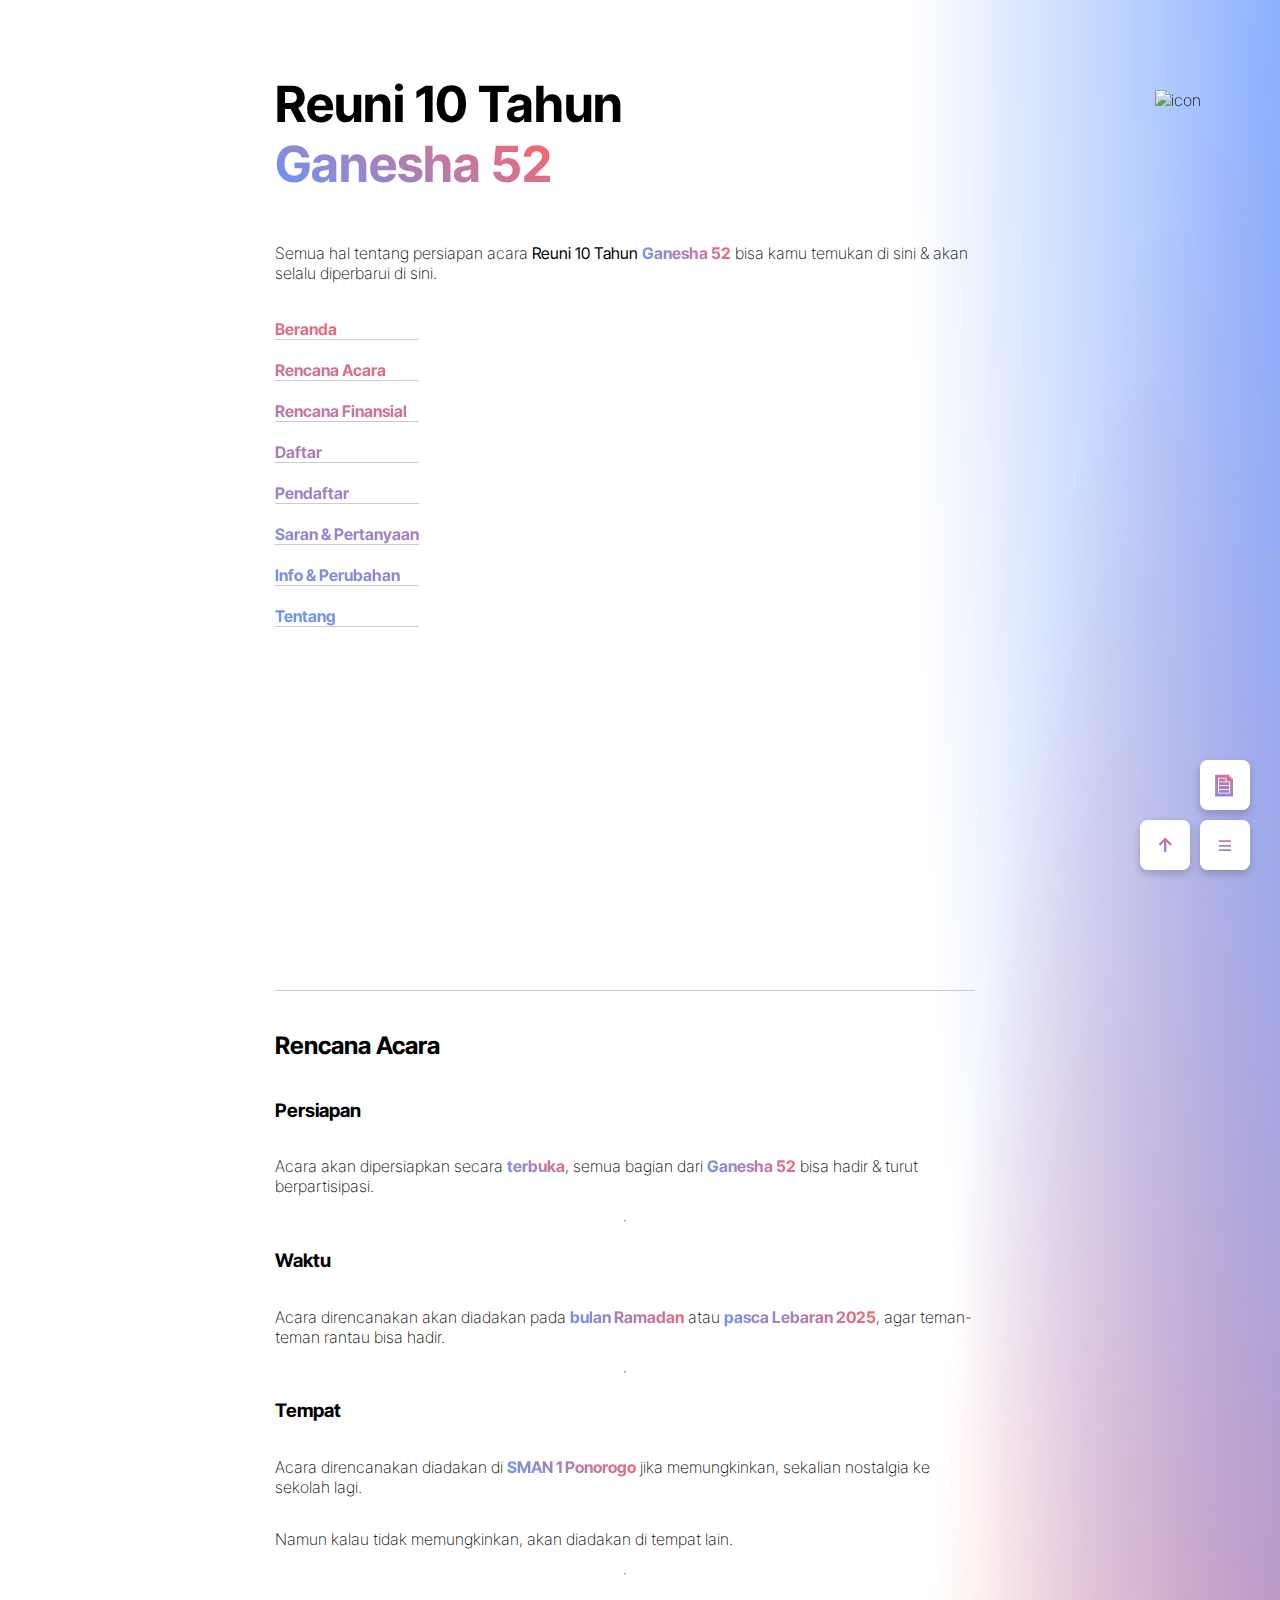
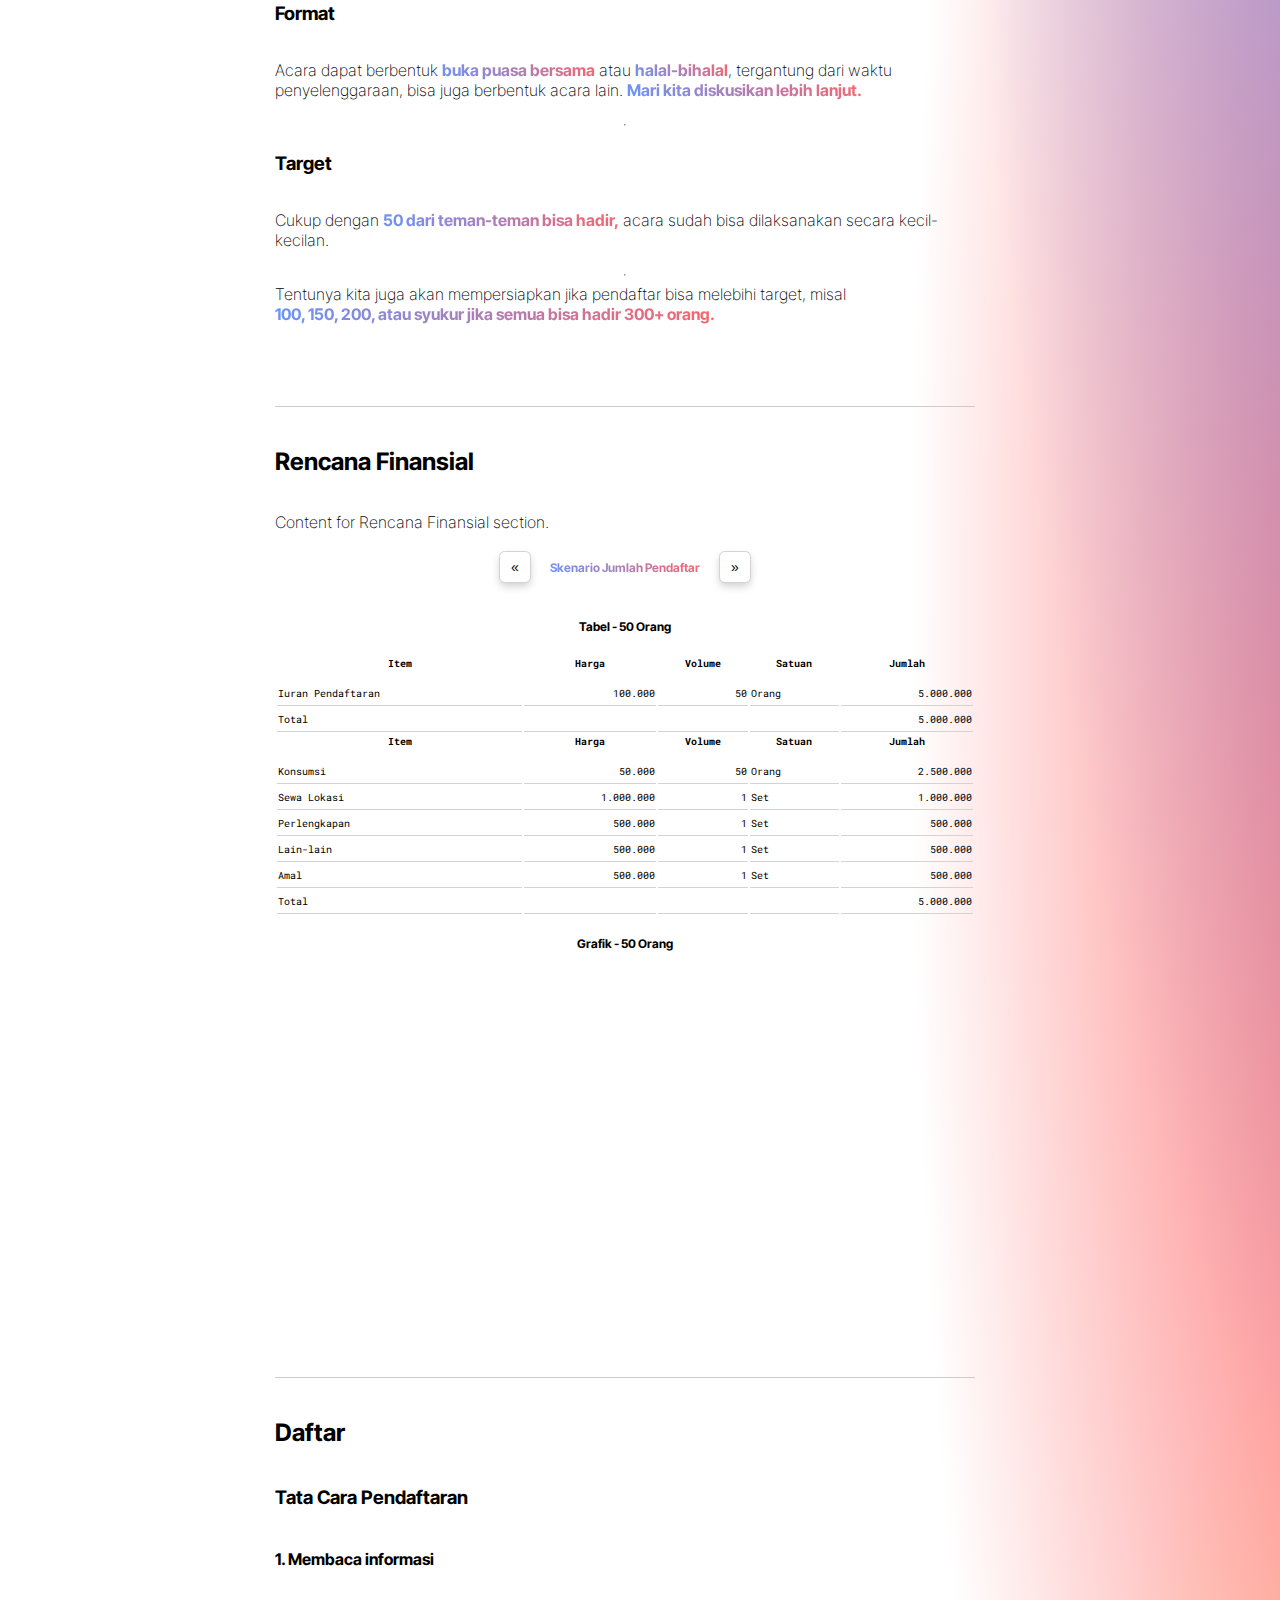
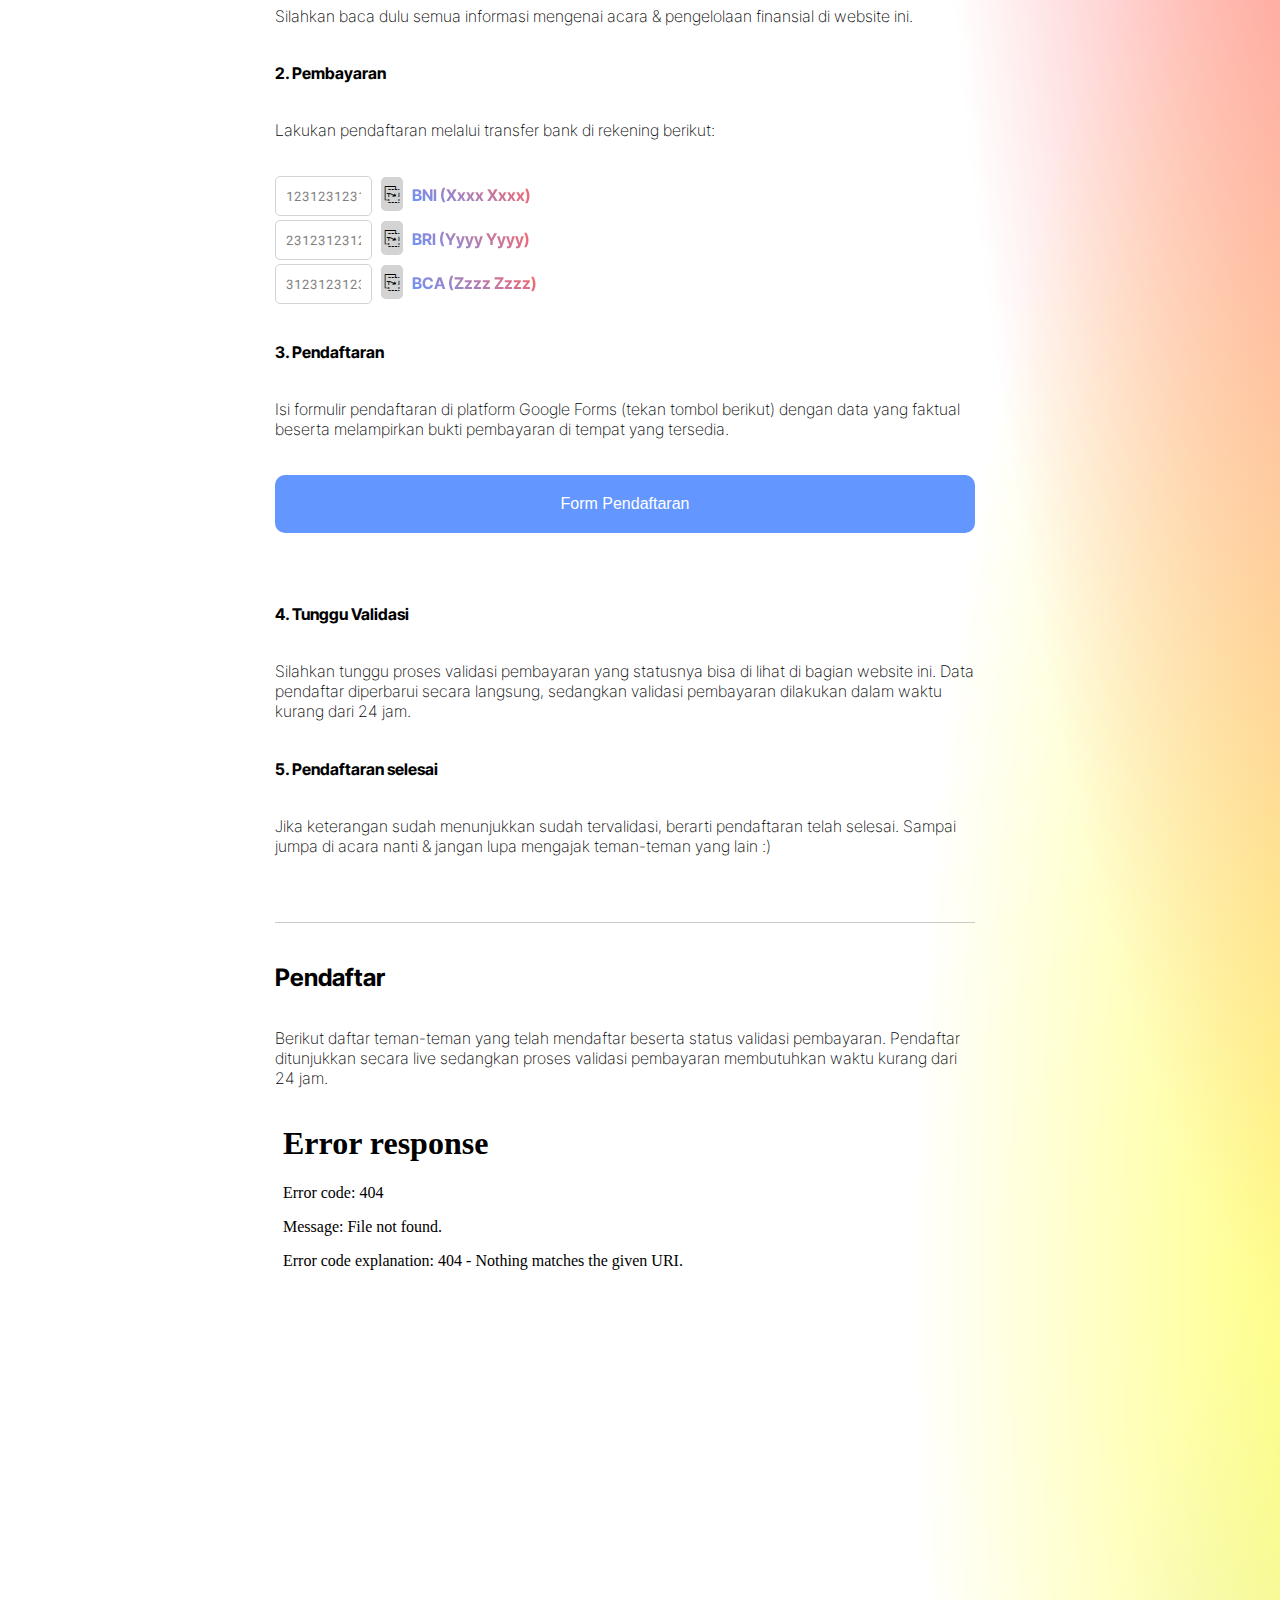
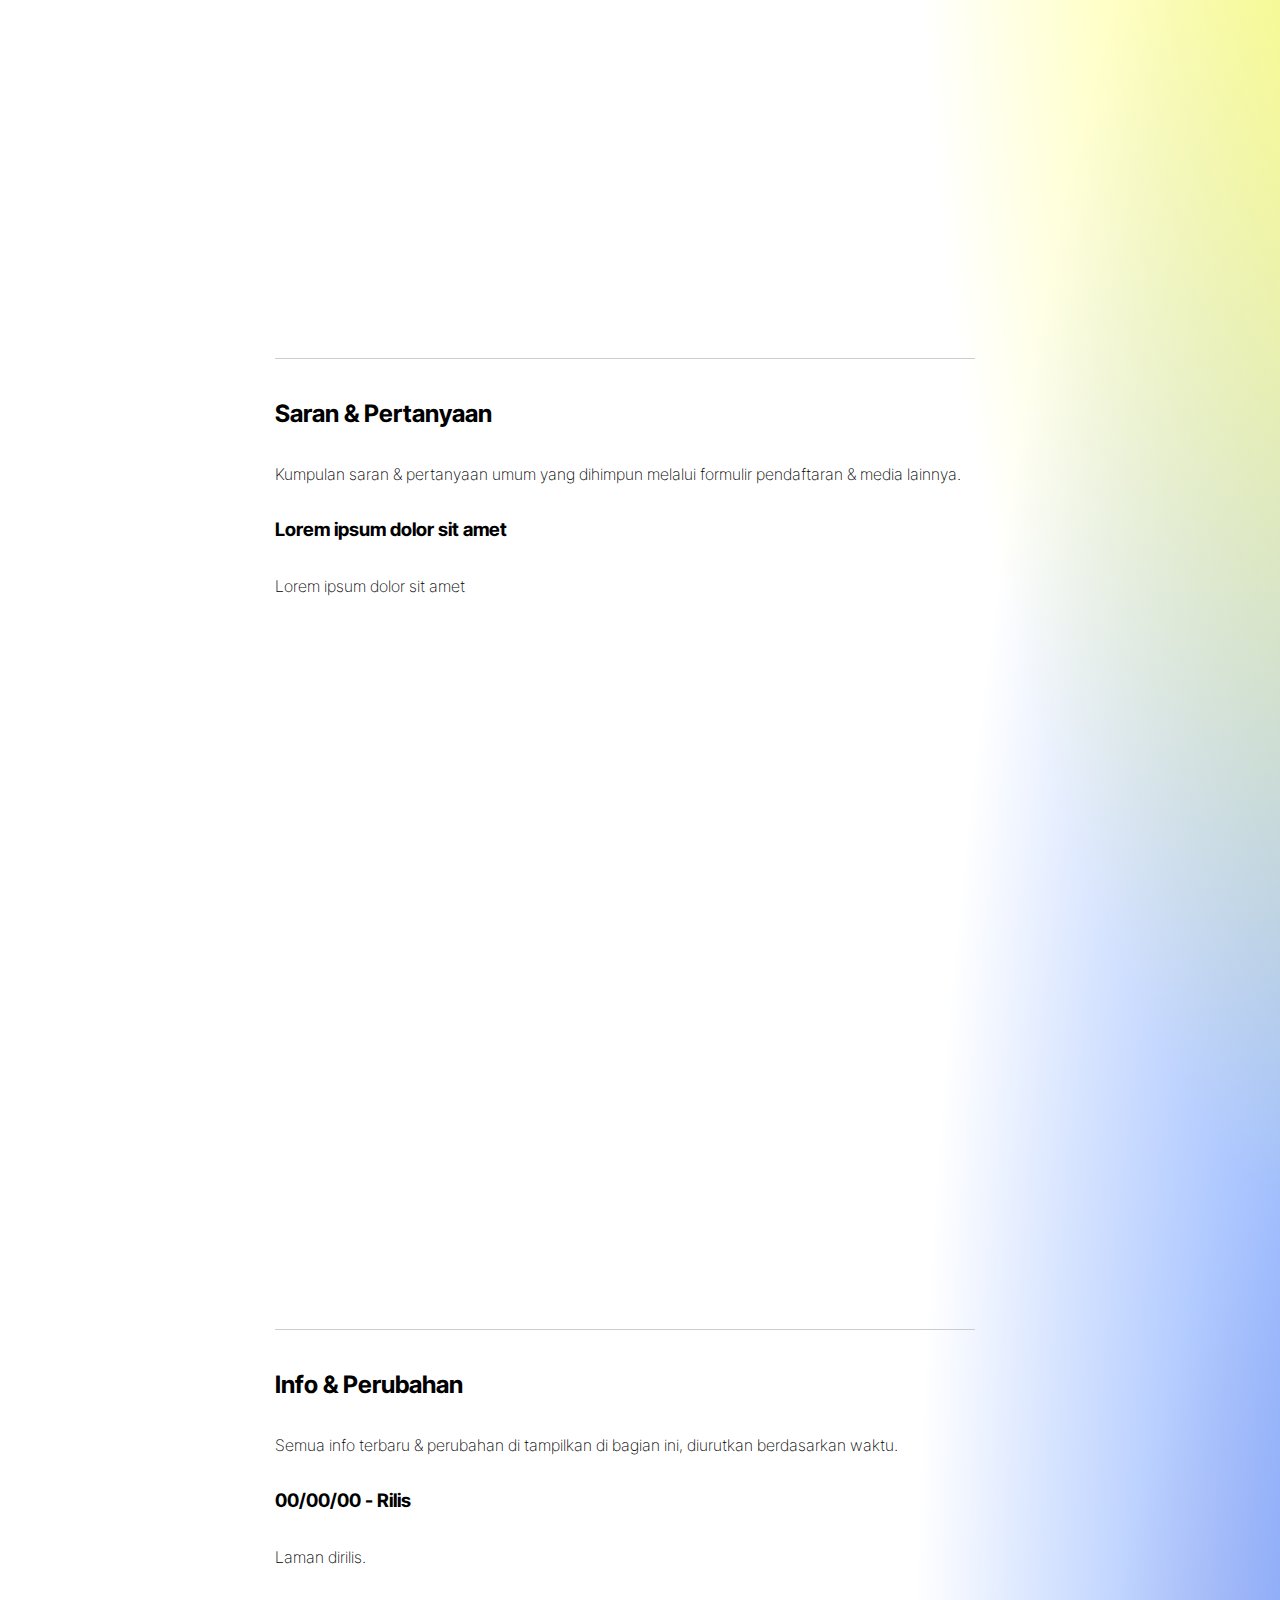
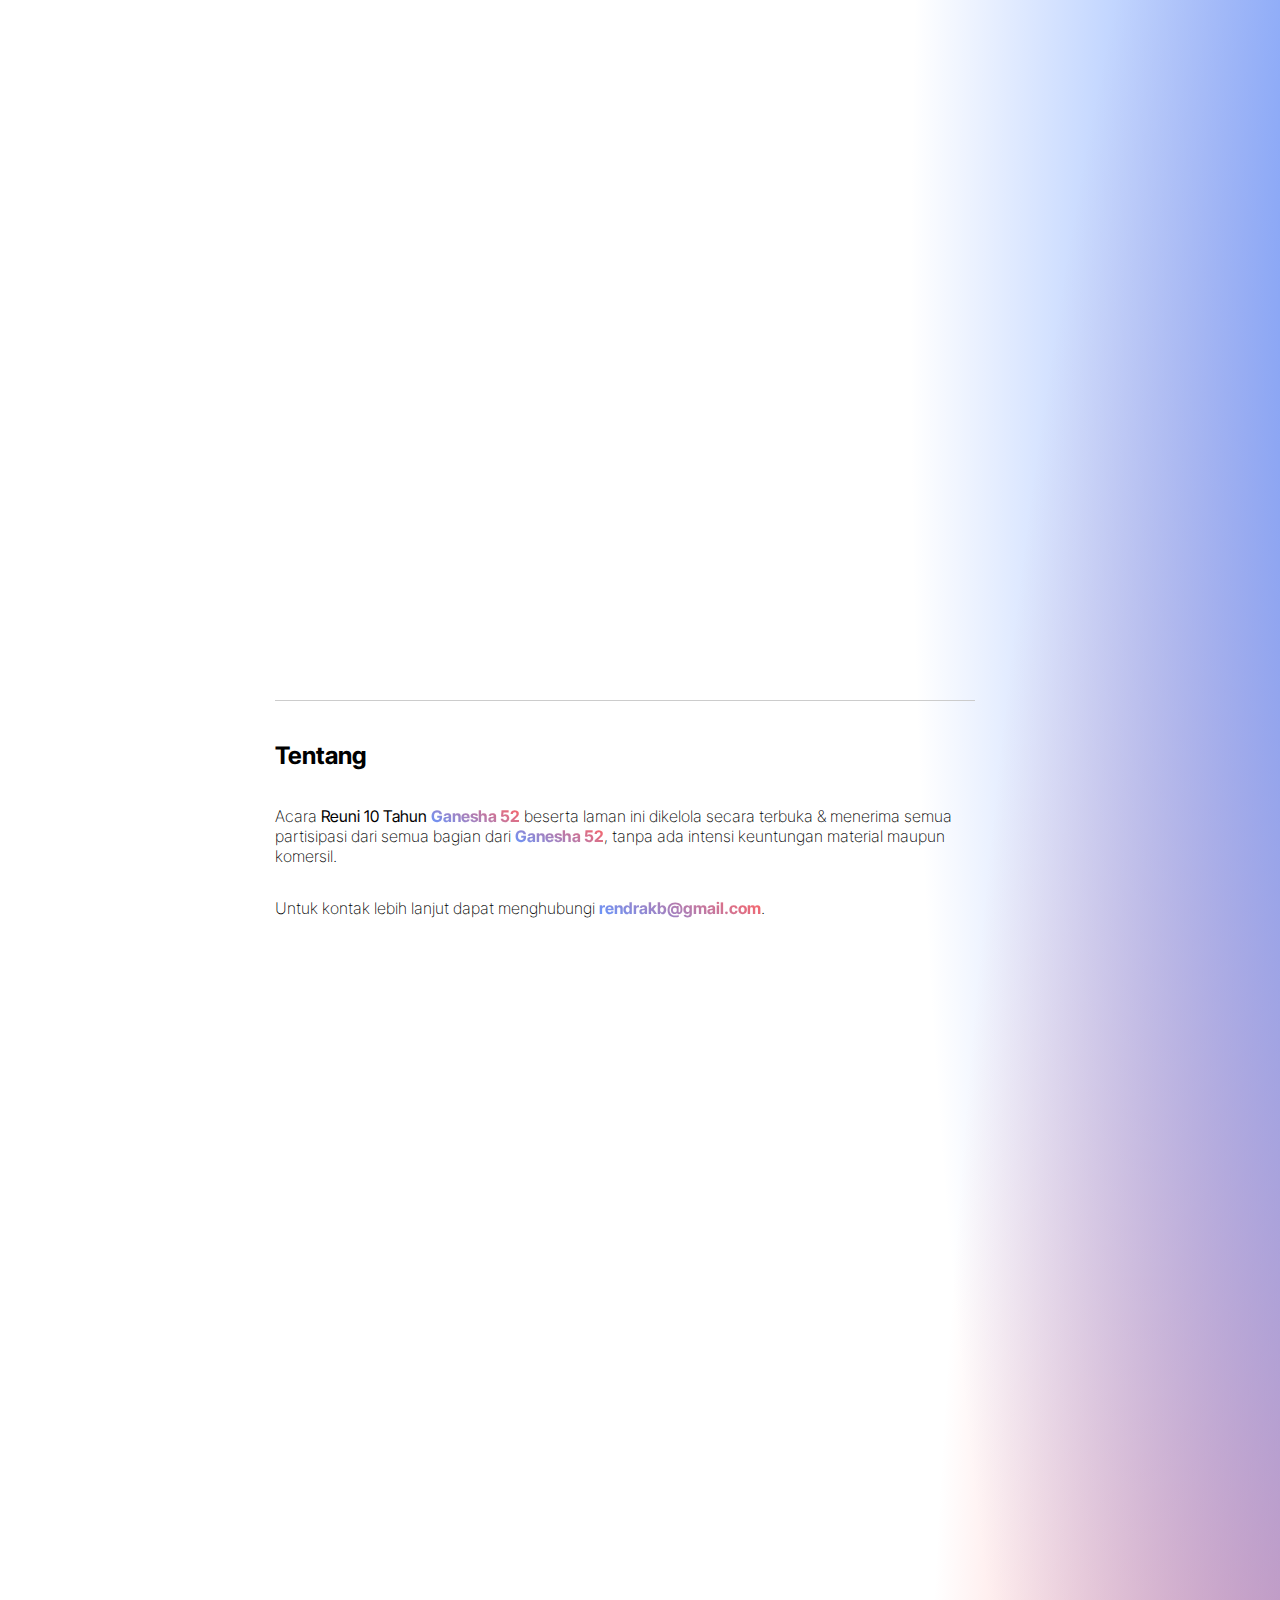
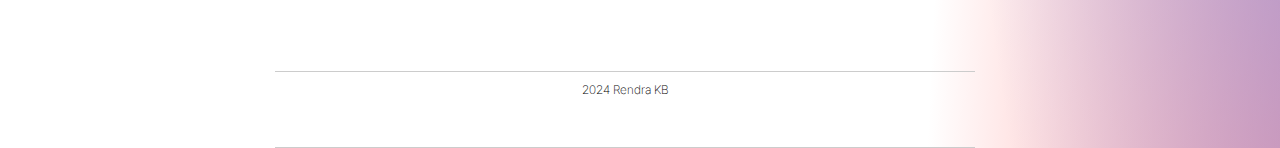
==== index.html @ acf27181 "Copy buttons" ====
<!DOCTYPE html>
<html>
    <head>
        <title>Reuni 10 Tahun Ganesha 52</title>
        <meta charset="utf-8"/>
        <meta name="viewport" content="width=device-width, initial-scale=1, maximum-scale=1"/>
        <link rel="stylesheet" href="assets/css/main.css"/>
        <link rel="stylesheet" href="https://fonts.googleapis.com/css2?family=Inter&family=Inter+Tight:wght@200;400;700&display=swap">
        <link rel="stylesheet" href="https://fonts.googleapis.com/css2?family=Roboto+Mono:ital,wght@0,100..700;1,100..700&display=swap">
        <link id="favicon" rel="icon" type="image/svg+xml" href="assets/images/icon.svg">
        <script src="https://d3js.org/d3.v5.min.js"></script>
        <script src="https://code.jquery.com/jquery-3.6.0.min.js"></script>
    </head>
<body>     
    <div class="icon-bg"><img id="header-icon" src="assets/images/icon.svg" alt="icon"></div>
    <section id="main-container">
        <section id="beranda">
            <div class="header">
                <h1>Reuni 10 Tahun<br><a class="gradient-text">Ganesha 52</a></h1>
            </div>    
            <div class="section-container">
                <p>Semua hal tentang persiapan acara <b>Reuni 10 Tahun <a class="gradient-text">Ganesha 52</a></b> bisa kamu temukan di sini & akan selalu diperbarui di sini.</p>
                <div id="link-list">
                    <ul class="gradient-text">
                        <li><a href="#beranda">Beranda</a></li>
                        <li><a href="#rencana-acara">Rencana Acara</a></li>
                        <li><a href="#rencana-finansial">Rencana Finansial</a></li>
                        <li><a href="#daftar">Daftar</a></li>
                        <li><a href="#pendaftar">Pendaftar</a></li>
                        <li><a href="#saran-pertanyaan">Saran & Pertanyaan</a></li>
                        <li><a href="#info-perubahan">Info & Perubahan</a></li>
                        <li><a href="#tentang">Tentang</a></li>
                    </ul>
                </div>
            </div>
        </section>
        <section id="rencana-acara">
            <div class="section-container">
                <h2>Rencana Acara</h2>
                <h3>Persiapan</h3>
                <p>Acara akan dipersiapkan secara <a class="gradient-text">terbuka</a>, semua bagian dari <a class="gradient-text">Ganesha 52</a> bisa hadir & turut berpartisipasi.</p>
                <hr>
                <h3>Waktu</h3>
                <p>Acara direncanakan akan diadakan pada <a class="gradient-text">bulan Ramadan</a> atau <a class="gradient-text">pasca Lebaran 2025</a>, agar teman-teman rantau bisa hadir.</p>
                <hr>
                <h3>Tempat</h3>
                <p>Acara direncanakan diadakan di <a class="gradient-text">SMAN 1 Ponorogo</a> jika memungkinkan, sekalian nostalgia ke sekolah lagi.</p>
                <p>Namun kalau tidak memungkinkan, akan diadakan di tempat lain.</p>
                <hr>
                <h3>Format</h3>
                <p>Acara dapat berbentuk <a class="gradient-text">buka puasa bersama</a> atau <a class="gradient-text">halal-bihalal</a>, tergantung dari waktu penyelenggaraan, bisa juga berbentuk acara lain. <a class="gradient-text">Mari kita diskusikan lebih lanjut.</a></p>
                <hr>
                <h3>Target</h3>
                <p>Cukup dengan <a class="gradient-text">50 dari teman-teman bisa hadir,</a> acara sudah bisa dilaksanakan secara kecil-kecilan.<hr>Tentunya kita juga akan mempersiapkan jika pendaftar bisa melebihi target, misal <a class="gradient-text">100, 150, 200, atau syukur jika semua bisa hadir 300+ orang.<a class="gradient-text"></a></p>
            </div>
        </section>
        <section id="rencana-finansial">
            <div class="section-container">
                <h2>Rencana Finansial</h2>
                <p>Content for Rencana Finansial section.</p>
                <div class="slider-button-container">
                    <button class="slider-button" id="prev">«</button>
                    <p class="gradient-text">Skenario Jumlah Pendaftar</p>
                    <button class="slider-button" id="next">»</button>
                </div>
                <div class="slider">
                    <div class="slide" id="slide1">
                        <p class="table-title">Tabel - 50 Orang</p>
                        <table id="table50"></table>
                        <p class="chart-title">Grafik - 50 Orang</p>
                        <div class="chart" id="chart-50"></div>
                    </div>
                    <div class="slide" id="slide2">
                        <p class="table-title">Tabel - 100 Orang</p>
                        <table id="table100"></table>
                        <p class="chart-title">Grafik - 100 Orang</p>
                        <div class="chart" id="chart-100"></div>
                    </div>
                    <div class="slide" id="slide3">
                        <p class="table-title">Tabel - 150 Orang</p>
                        <table id="table150"></table>
                        <p class="chart-title">Grafik - 150 Orang</p>
                        <div class="chart" id="chart-150"></div>
                    </div>
                    <div class="slide" id="slide4">
                        <p class="table-title">Tabel - 200 Orang</p>
                        <table id="table200"></table>
                        <p class="chart-title">Grafik - 200 Orang</p>
                        <div class="chart" id="chart-200"></div>
                    </div>
                    <div class="slide" id="slide5">
                        <p class="table-title">Tabel - 250 Orang</p>
                        <table id="table250"></table>
                        <p class="chart-title">Grafik - 250 Orang</p>
                        <div class="chart" id="chart-250"></div>
                    </div>
                    <div class="slide" id="slide6">
                        <p class="table-title">Tabel - 300 Orang</p>
                        <table id="table300"></table>
                        <p class="chart-title">Grafik - 300 Orang</p>
                        <div class="chart" id="chart-300"></div>
                    </div>
                </div>
            </div>
        </section>
        <section id="daftar">
            <div class="section-container">
                <h2>Daftar</h2>
                <h3>Tata Cara Pendaftaran</h3>
                <h4>1. Membaca informasi</h4>
                <p>Silahkan baca dulu semua informasi mengenai acara & pengelolaan finansial di website ini.</p>
                <h4>2. Pembayaran</h4>
                <p>Lakukan pendaftaran melalui transfer bank di rekening berikut:</p>
                    <p id="rekening">
                    <input type="text" readonly class="rekening-field" id="rekening-bni" value="123123123123"/>
                    <button class="copy-button" onclick="copyText('rekening-bni')">⎘</button>
                    <a class="gradient-text">BNI (Xxxx Xxxx)</a><br>
                    <input type="text" readonly class="rekening-field" id="rekening-bri" value="231231231231"/>
                    <button class="copy-button" onclick="copyText('rekening-bri')">⎘</button>
                    <a class="gradient-text">BRI (Yyyy Yyyy)</a><br>
                    <input type="text" readonly class="rekening-field" id="rekening-bca" value="312312312312"/>
                    <button class="copy-button" onclick="copyText('rekening-bca')">⎘</button>
                    <a class="gradient-text">BCA (Zzzz Zzzz)</a><br>
                    </p>
                <h4>3. Pendaftaran</h4>
                <p>Isi formulir pendaftaran di platform Google Forms (tekan tombol berikut) dengan data yang faktual beserta melampirkan bukti pembayaran di tempat yang tersedia.</p>
                <div class="form-container-section">
                    <button id="gform-button">Form Pendaftaran</button>
                </div>
                <h4>4. Tunggu Validasi</h4>
                <p>Silahkan tunggu proses validasi pembayaran yang statusnya bisa di lihat di bagian website ini. Data pendaftar diperbarui secara langsung, sedangkan validasi pembayaran dilakukan dalam waktu kurang dari 24 jam.</p>
                <h4>5. Pendaftaran selesai</h4>
                <p>Jika keterangan sudah menunjukkan sudah tervalidasi, berarti pendaftaran telah selesai. Sampai jumpa di acara nanti & jangan lupa mengajak teman-teman yang lain :)</p>
            </div>
        </section>
        <section id="pendaftar">
            <div class="section-container">
                <h2>Pendaftar</h2>
                <p>Berikut daftar teman-teman yang telah mendaftar beserta status validasi pembayaran. Pendaftar ditunjukkan secara live sedangkan proses validasi pembayaran membutuhkan waktu kurang dari 24 jam.</p>
                <div id="excel-container">
                    <iframe id="embed-excel" src=placeholder></iframe>
                </div>
            </div>
        </section>
        <section id="saran-pertanyaan">
            <div class="section-container">
                <h2>Saran & Pertanyaan</h2>
                <p>Kumpulan saran & pertanyaan umum yang dihimpun melalui formulir pendaftaran & media lainnya.</p>
                <h3>Lorem ipsum dolor sit amet</h3>
                <p>Lorem ipsum dolor sit amet</p>
            </div>
        </section>
        <section id="info-perubahan">
            <div class="section-container">
                <h2>Info & Perubahan</h2>
                <p>Semua info terbaru & perubahan di tampilkan di bagian ini, diurutkan berdasarkan waktu.</p>
                <h3>00/00/00 - Rilis</h3>
                <p>Laman dirilis.</p>
            </div>
        </section>
        <section id="tentang">
            <div class="section-container">
                <h2>Tentang</h2>
                <p>Acara <b>Reuni 10 Tahun <a class="gradient-text">Ganesha 52</a></b> beserta laman ini dikelola secara terbuka & menerima semua partisipasi dari semua bagian dari <a class="gradient-text">Ganesha 52</a>, tanpa ada intensi keuntungan material maupun komersil.
                <p>Untuk kontak lebih lanjut dapat menghubungi <a class="gradient-text">rendrakb@gmail.com</a>.</p>
            </div>
        </section>
        <div id="footer">2024 Rendra KB</div>
    </section>
    <div id="back-to-top-container">
        <button onclick="backTop()" id="back-to-top-button" title="back-to-top"><a class="gradient-text">↑</a></button>
    </div>
    <div id="nav-container">
        <button onclick="toggleMenu()" id="nav-button" title="navigate"><a class="gradient-text">≡</a></button>
        <nav id="nav-menu" style="display:none;">
            <ul>
                <li><a href="#beranda">Beranda</a></li>
                <li><a href="#rencana-acara">Rencana Acara</a></li>
                <li><a href="#rencana-finansial">Rencana Finansial</a></li>
                <li><a href="#daftar">Daftar</a></li>
                <li><a href="#pendaftar">Pendaftar</a></li>
                <li><a href="#saran-pertanyaan">Saran & Pertanyaan</a></li>
                <li><a href="#info-perubahan">Info & Perubahan</a></li>
                <li><a href="#tentang">Tentang</a></li>
            </ul>
        </nav>
    </div>
    <div id="form-container-floating">
        <button id="gform-button-floating"><a class="gradient-text">🗎</a></button>
    </div>
    <script src="assets/js/main.js"></script>
    <script src="assets/js/table.js"></script>
    <script src="assets/js/chart.js"></script>
</body>
</html>
---- assets/css/main.css ----
/* BODY */

body {
  font-family: "Inter Tight", sans-serif;
  font-weight: 200;
  display: flex;
  justify-content: center;
  padding-left: 20px;
  padding-right: 20px;
  text-align: left;
  align-items: flex-start;
  margin: 0px;
  background-color: white;
  background-image:
    radial-gradient(at 100% 0%, rgb(100, 150, 255) 0px, transparent 25%),
    radial-gradient(at 100% 25%, rgb(255, 100, 100) 0px, transparent 25%),
    radial-gradient(at 100% 50%, rgb(255, 255, 100) 0px, transparent 25%),
    radial-gradient(at 100% 75%, rgb(100, 150, 255) 0px, transparent 25%),
    radial-gradient(at 100% 100%, rgb(255, 100, 100) 0px, transparent 25%);
  background-size: 110% 110%;
  background-repeat: repeat;
  animation: move-gradient-bg 2.5s linear infinite;
}

/* BG ANIMATION */

@keyframes move-gradient-bg {
  0% {background-position: 0 0;}
  25% {background-position: 0 50%;}
  50% {background-position: 0 100%;}
  75% {background-position: 0 50%;}
  100% {background-position: 0 0;}
}

/* CONTAINERS */

#main-container {
  margin-right: 30px;
  display: flex;
  flex-direction: column;
  justify-content: center;
  max-width: 700px;
  width: 90vw;
}

section {
  min-height: 100vh;
  border-bottom: 1px solid #ccc;
  padding-bottom: 50px;
  padding-top: 20px;
  z-index: 2;
}

.section-container {
  display: flex;
  flex-direction: column;
  align-items: flex-start;
}

/* FOOTER */

#footer {
  bottom: 0px;
  text-align: center;
  font-size: 12px;
  margin-top: 10px;
  margin-bottom: 0px;
  padding: 0px;
}

/* SLIDES */

.slider {
  width: 100%;
  position: relative;
  overflow: hidden;
  margin-top: 20px;
}

.slide {
  display: none;
  width: 100%;
  position: relative;
  top: 0;
  left: 0;
  justify-items: center;
}

.slide.active {
  display: block;
}

/* SLIDER BUTTON */

.slider-button {
  position: relative;
  font-family: "Consolas", sans-serif;
  font-size: 14px;
  width: 30px;
  height: 30px;
  border-radius: 15%;
  border: none;
  outline: 1px solid lightgray;
  background-color: white;
  box-shadow: 0 4px 8px rgba(0, 0, 0, 0.2);
  margin-left: 20px;
  margin-right: 20px;
}

.slider-button:hover {
  background-color: lightgray;
}

.slider-button-container {
  width: 100%;
  display: flex;
  justify-content: center;
  align-items: center;
  text-align: center;
  font-size: 12px;
  font-weight: 700;
}

/* CHART */

.chart-title {
  text-align: left;
  font-size: 12px;
  font-weight: 700;
  margin-bottom: 20px;
}

.chart {
  font-weight: 700;
  font-size: 9px;
  fill: white;
  opacity: 75%;
  width: 100%;
}

#chart {
  width: 100%;
}

/* TABLE */

.table-title {
  text-align: left;
  font-size: 12px;
  font-weight: 700;
  margin-bottom: 20px;
}

table {
  font-size: 10px;
  font-weight: 400;
  font-family: "Roboto Mono", monospace;
  margin-bottom: 20px;
  width: 100%;
  max-width: 85vw;
  vertical-align: bottom;
}

table td {
  border-bottom: 1px solid lightgray;
  padding-bottom: 5px;
  padding-top:5px;
}

/* HEADER */

.header {
  z-index: 2;
  font-size: 25px !important;
}

/* GRADIENT TEXT */

.gradient-text {
  background-image: linear-gradient(30deg, rgb(100, 150, 255), rgb(255, 100, 100));
  background-size: 100%;
  background-clip: text;
  -webkit-background-clip: text;
  -moz-background-clip: text;
  -webkit-text-fill-color: transparent;
  -moz-text-fill-color: transparent;
  font-weight: 700 !important;
}

/* ICON */

.icon-bg img#header-icon {
  display: flex;
  position: fixed;
  z-index: 1;
  top: 100px;
  right: -25px;
  transform: translate(-50%, -50%);
  width: 100px;
  animation: rotate-icon 10s ease infinite;
}

@keyframes rotate-icon {
  from {transform: translate(-50%, -50%) rotate(0deg);}
  to {transform: translate(-50%, -50%) rotate(360deg);}
}

/* BACK TO TOP BUTTON */

#back-to-top-container {
  position: absolute;
}

#back-to-top-button {
  font-family: "Inter Tight", sans-serif;
  font-size: 20px;
  text-decoration: none;
  display: flex;
  position: fixed;
  bottom: 30px;
  right: 90px;
  z-index: 99;
  cursor: pointer;
  width: 50px;
  height: 50px;
  border-radius: 15%;
  border: none;
  outline: none;
  justify-content: center;
  align-items: center;
  background-color: white;
  box-shadow: 0 4px 8px rgba(0, 0, 0, 0.2);
}

#back-to-top a {
  text-decoration: none;
}

#back-to-top-button:hover {
  background-color: lightgrey;
}

/* NAV BUTTON */

#nav-container {
  position: absolute;
}

#nav-button {
  font-family: "Inter Tight", sans-serif;
  font-size: 25px;
  display: flex;
  position: fixed;
  bottom: 30px;
  right: 30px;
  z-index: 99;
  cursor: pointer;
  width: 50px;
  height: 50px;
  border-radius: 15%;
  border: none;
  outline: none;
  justify-content: center;
  align-items: center;
  background-color: white;
  box-shadow: 0 4px 8px rgba(0, 0, 0, 0.2);
}

#nav-menu {
  display: none;
  position: fixed;
  bottom: 90px;
  right: 30px;
  width: 160px;
  border-radius: 15px;
  border-bottom-right-radius: 0px;
  z-index: 100;
  background-color: white;
  box-shadow: 0 4px 8px rgba(0, 0, 0, 0.2);
}

#nav-menu ul li a:hover {
  background-color: lightgrey;
}

#nav-button:hover {
  background-color: lightgrey;
}

/* LINK LIST */

#nav-menu ul {
  list-style-type: none;
  margin-left: 10px;
  padding: 0;
}

#nav-menu li {
  margin-top: 10px;
  border-bottom: 1px solid #ccc;
}

#nav-menu ul li a {
  text-decoration: none;
  font-family: "Inter Tight", sans-serif;
  font-weight: 400;
  color: grey;
}

#link-list ul {
  list-style-type: none;
  padding: 0;
}

#link-list li {
  margin-top: 20px;
  border-bottom: 1px solid #ccc;
}

#link-list a:hover {
  text-shadow: 0 4px 8px rgba(0, 0, 0, 0.2);
}

/* FORMS - unused in main */

/* label {
  display: block;
  margin-top: 10px;
  font-weight: bold;
}

textarea {
  width: 100%;
  padding: 8px;
  margin-top: 5px;
  margin-bottom: 15px;
  border: 1px solid #ccc;
  border-radius: 4px;
  box-sizing: border-box;
}

input[type="file"] {
  padding-top: 10px;
  padding-bottom: 10px;
  padding-left: 10px;
  margin-top: 5px;
  margin-bottom: 15px;
  border: 1px solid #ccc;
  border-radius: 4px;
}

select {
  width: 100%;
  padding: 10px;
  margin-top: 5px;
  margin-bottom: 15px;
  border: 1px solid #ccc;
  border-radius: 4px;
}

option {
  width: 100%;
}

input[type="submit"] {
  width: 100%;
  background-color: #6496FF;
  color: white;
  padding: 20px;
  border: none;
  border-radius: 4px;
  cursor: pointer;
  font-size: 16px;
}
 
input[type="submit"]:hover {
  background-color: #FF6464;
}

#form-container {
  width: 100%;
} */

/* GOOGLE FORM */

#gform-button {
  width: 100%;
  background-color: #6496FF;
  color: white;
  padding: 20px;
  margin-top: 20px;
  margin-bottom: 50px;
  border: none;
  border-radius: 10px;
  cursor: pointer;
  font-size: 16px;
}

#gform-button:hover {
  background-color: #FF6464;
}

#form-container-floating {
  position: absolute;
}

#gform-button-floating {
  font-family: "Inter Tight", sans-serif;
  font-size: 30px;
  text-align: center;
  display: flex;
  position: fixed;
  bottom: 90px;
  right: 30px;
  z-index: 99;
  cursor: pointer;
  width: 50px;
  height: 50px;
  border-radius: 15%;
  border: none;
  outline: none;
  justify-content: center;
  align-items: center;
  background-color: white;
  box-shadow: 0 4px 8px rgba(0, 0, 0, 0.2);
}

.form-container-section {
  width: 100%;
}

#gform-button-floating:hover {
  background-color: lightgrey;
}

/* COPY TEXT FIELD */

.rekening {
  font-weight: 900;
}

.rekening-field {
  font-family: "Roboto Mono", monospace;
  color: grey;
  padding: 10px;
  width: 75px;
  border: 1px solid lightgrey;
  border-radius: 5px;
}

.copy-button {
  font-family: "Roboto Mono", monospace;
  font-size: 20px;
  padding: 3px;
  padding-bottom: 5px;
  margin: 5px;
  background-color: lightgrey;
  border: none;
  border-radius: 5px;
}

.copy-button:hover {
  background-color: grey;
}

/* EMBED EXCEL */

#embed-excel {
  width: 100%;
  height: 800px;
  border: none;
}

#excel-container {
  width: 100%;
}
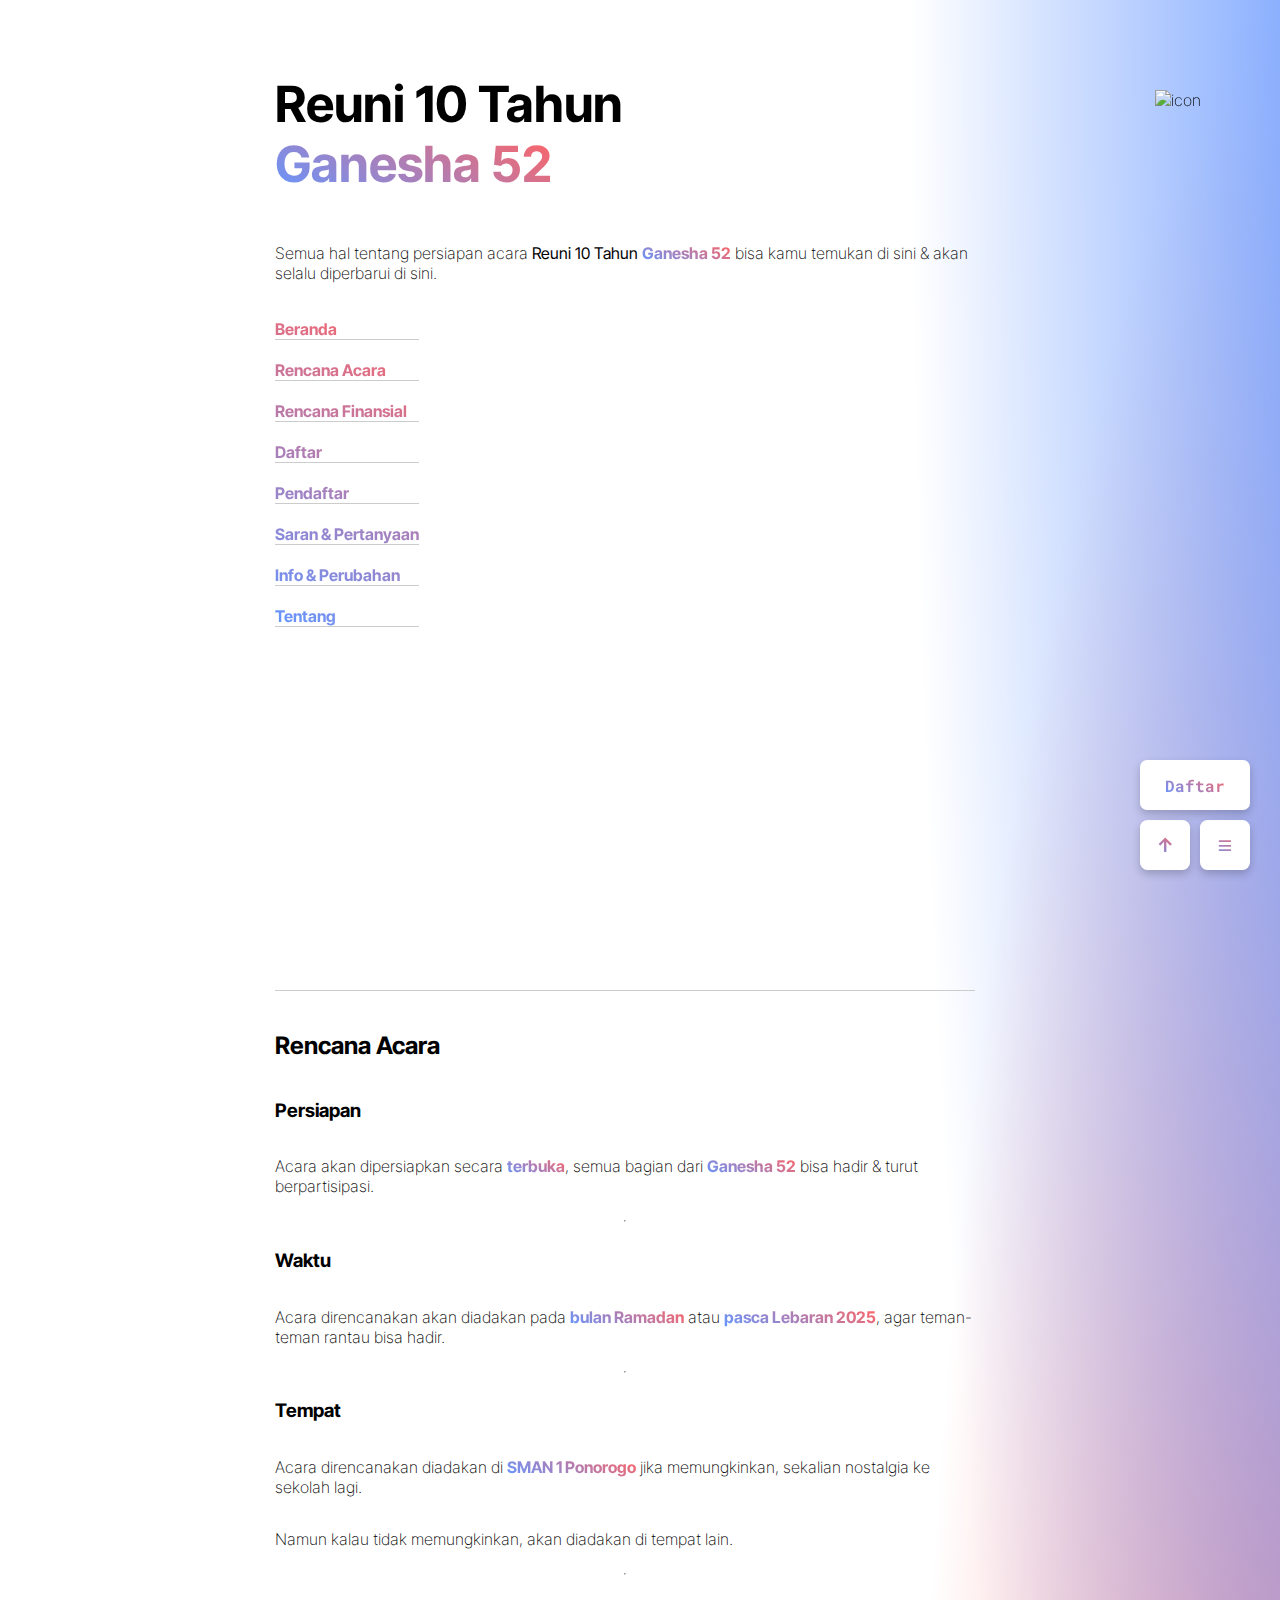
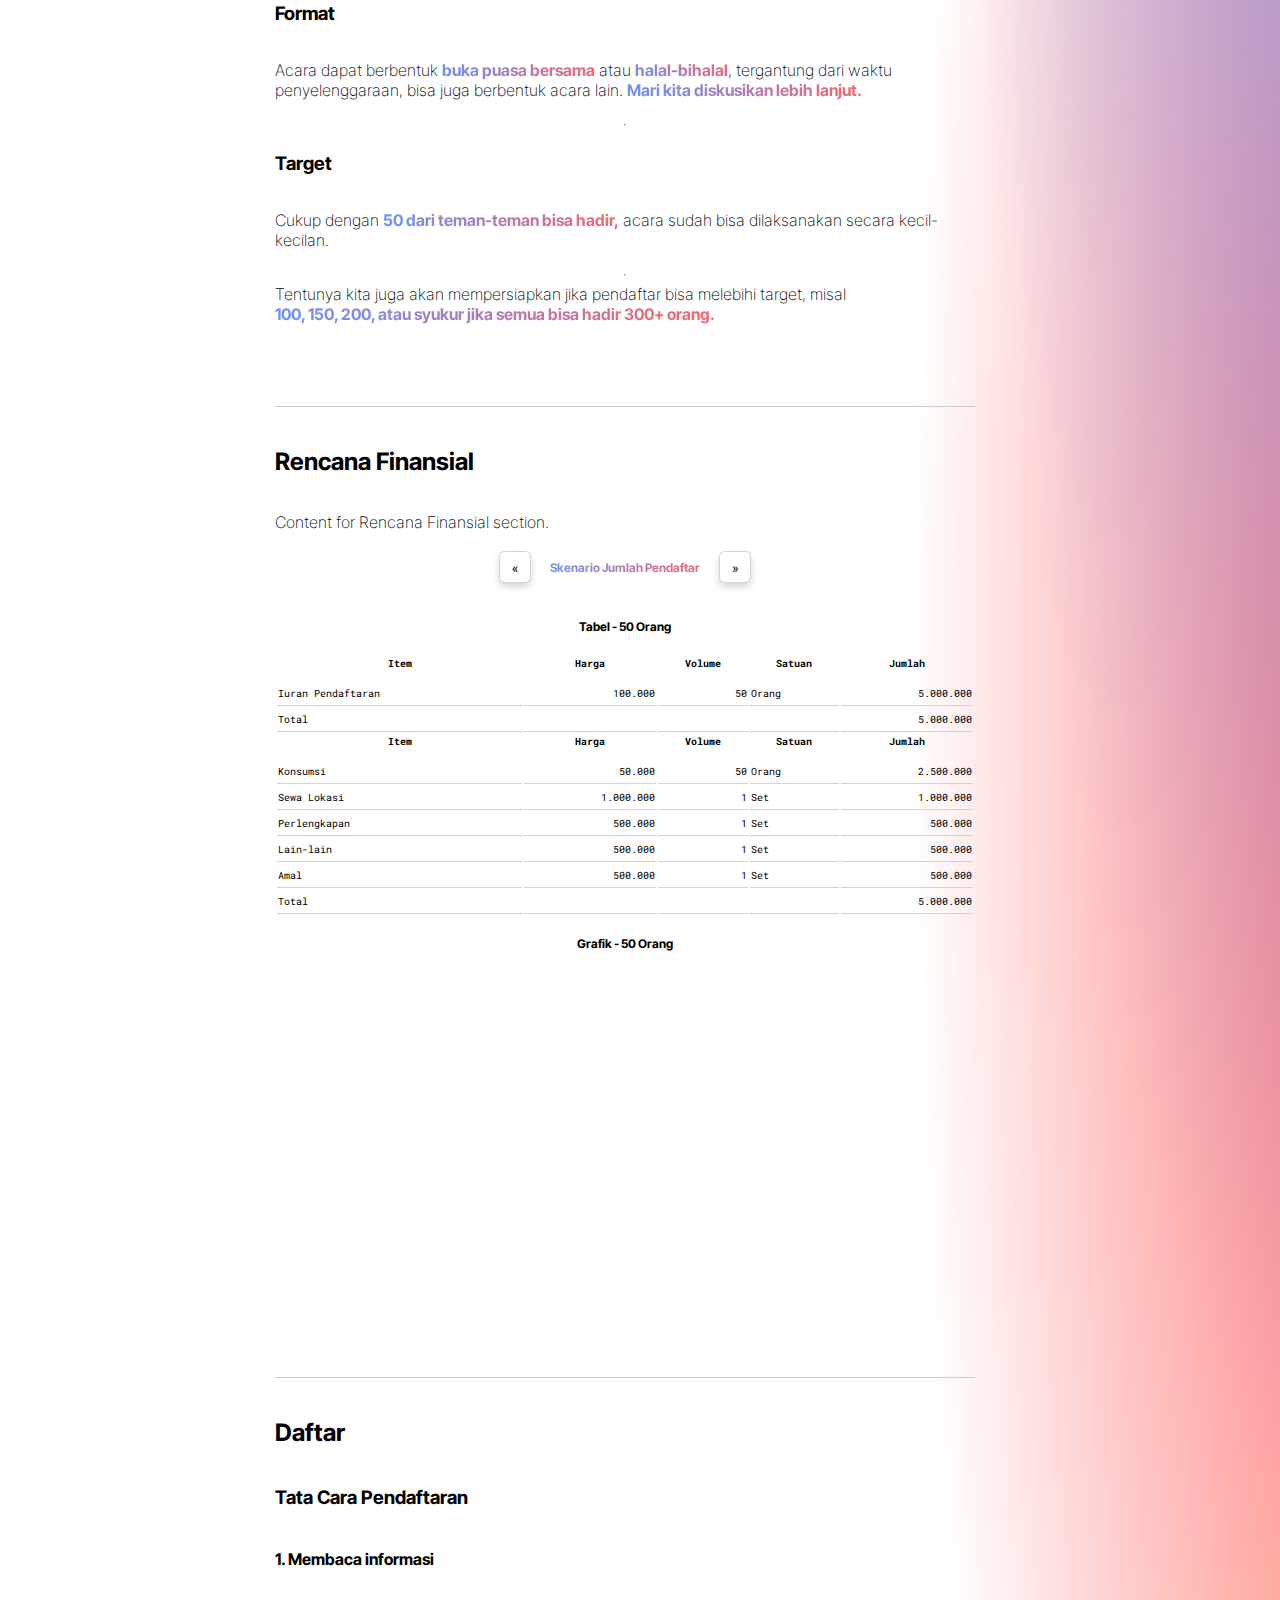
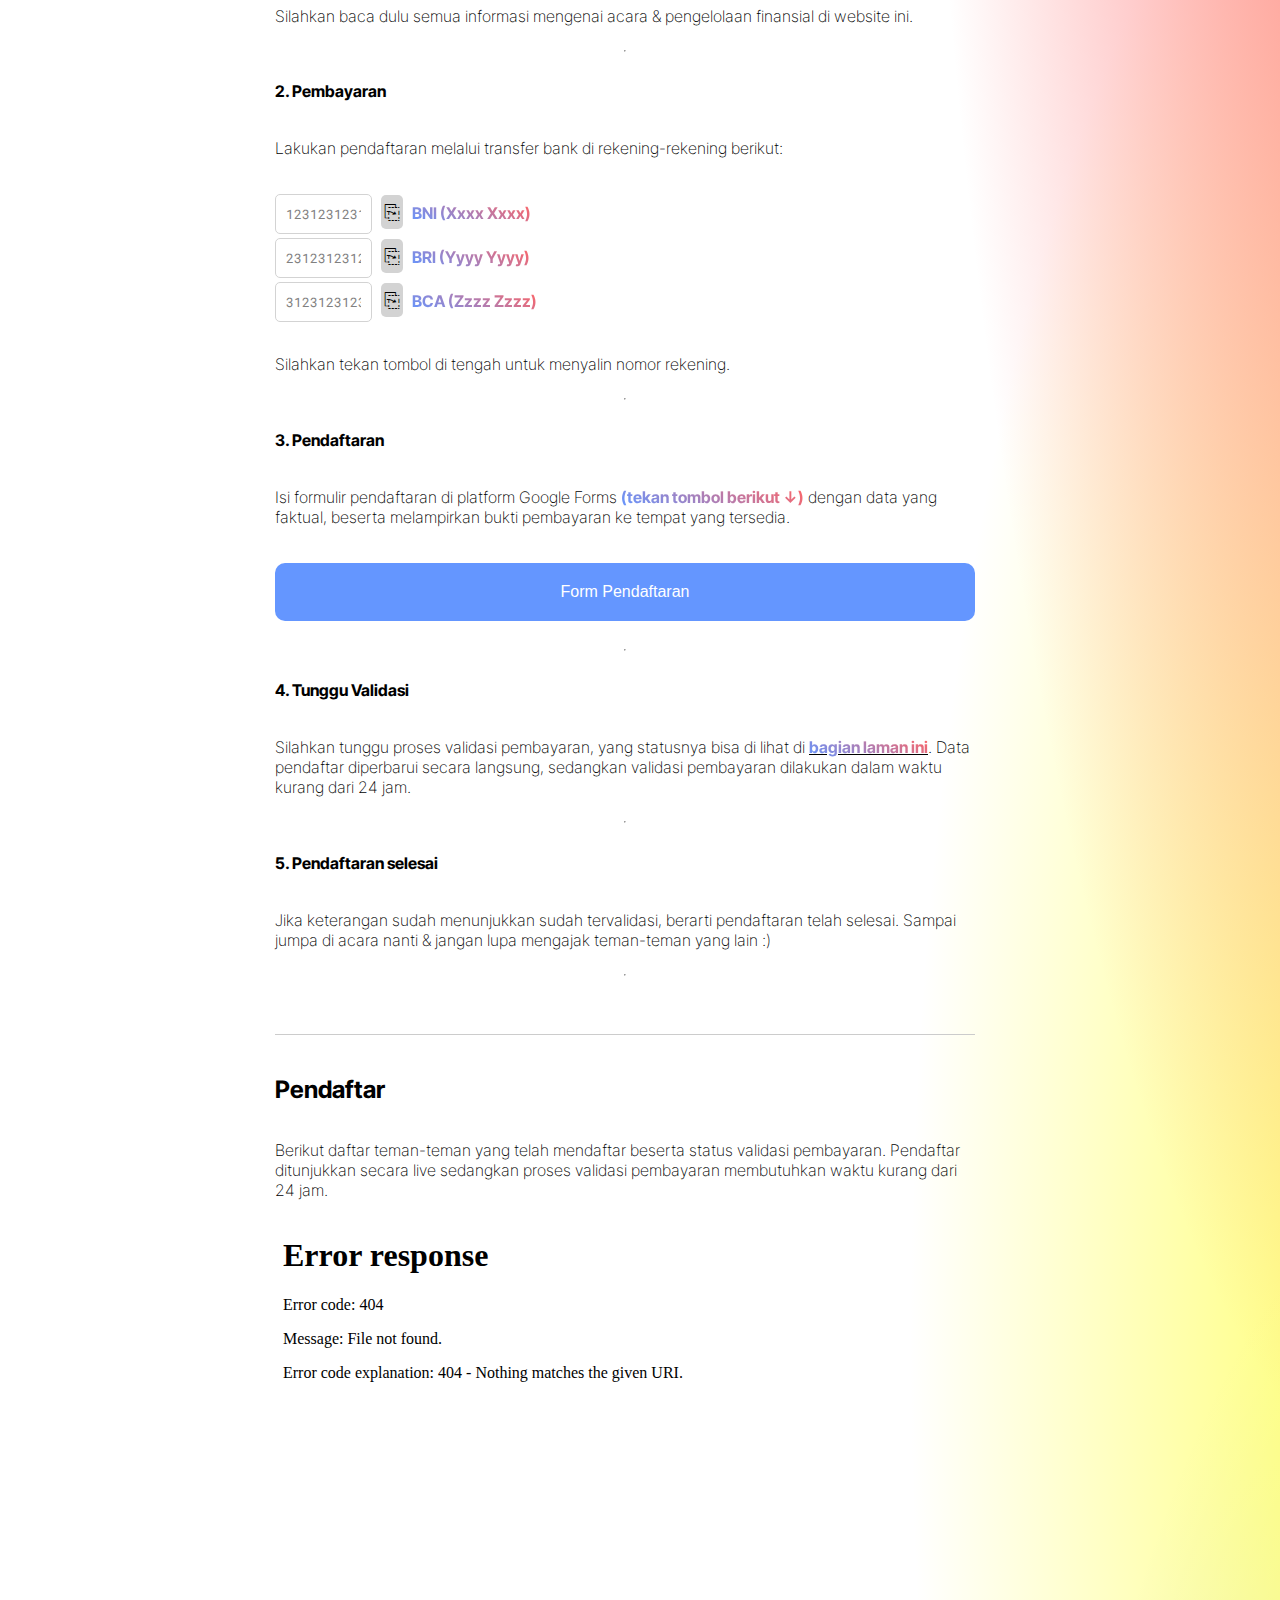
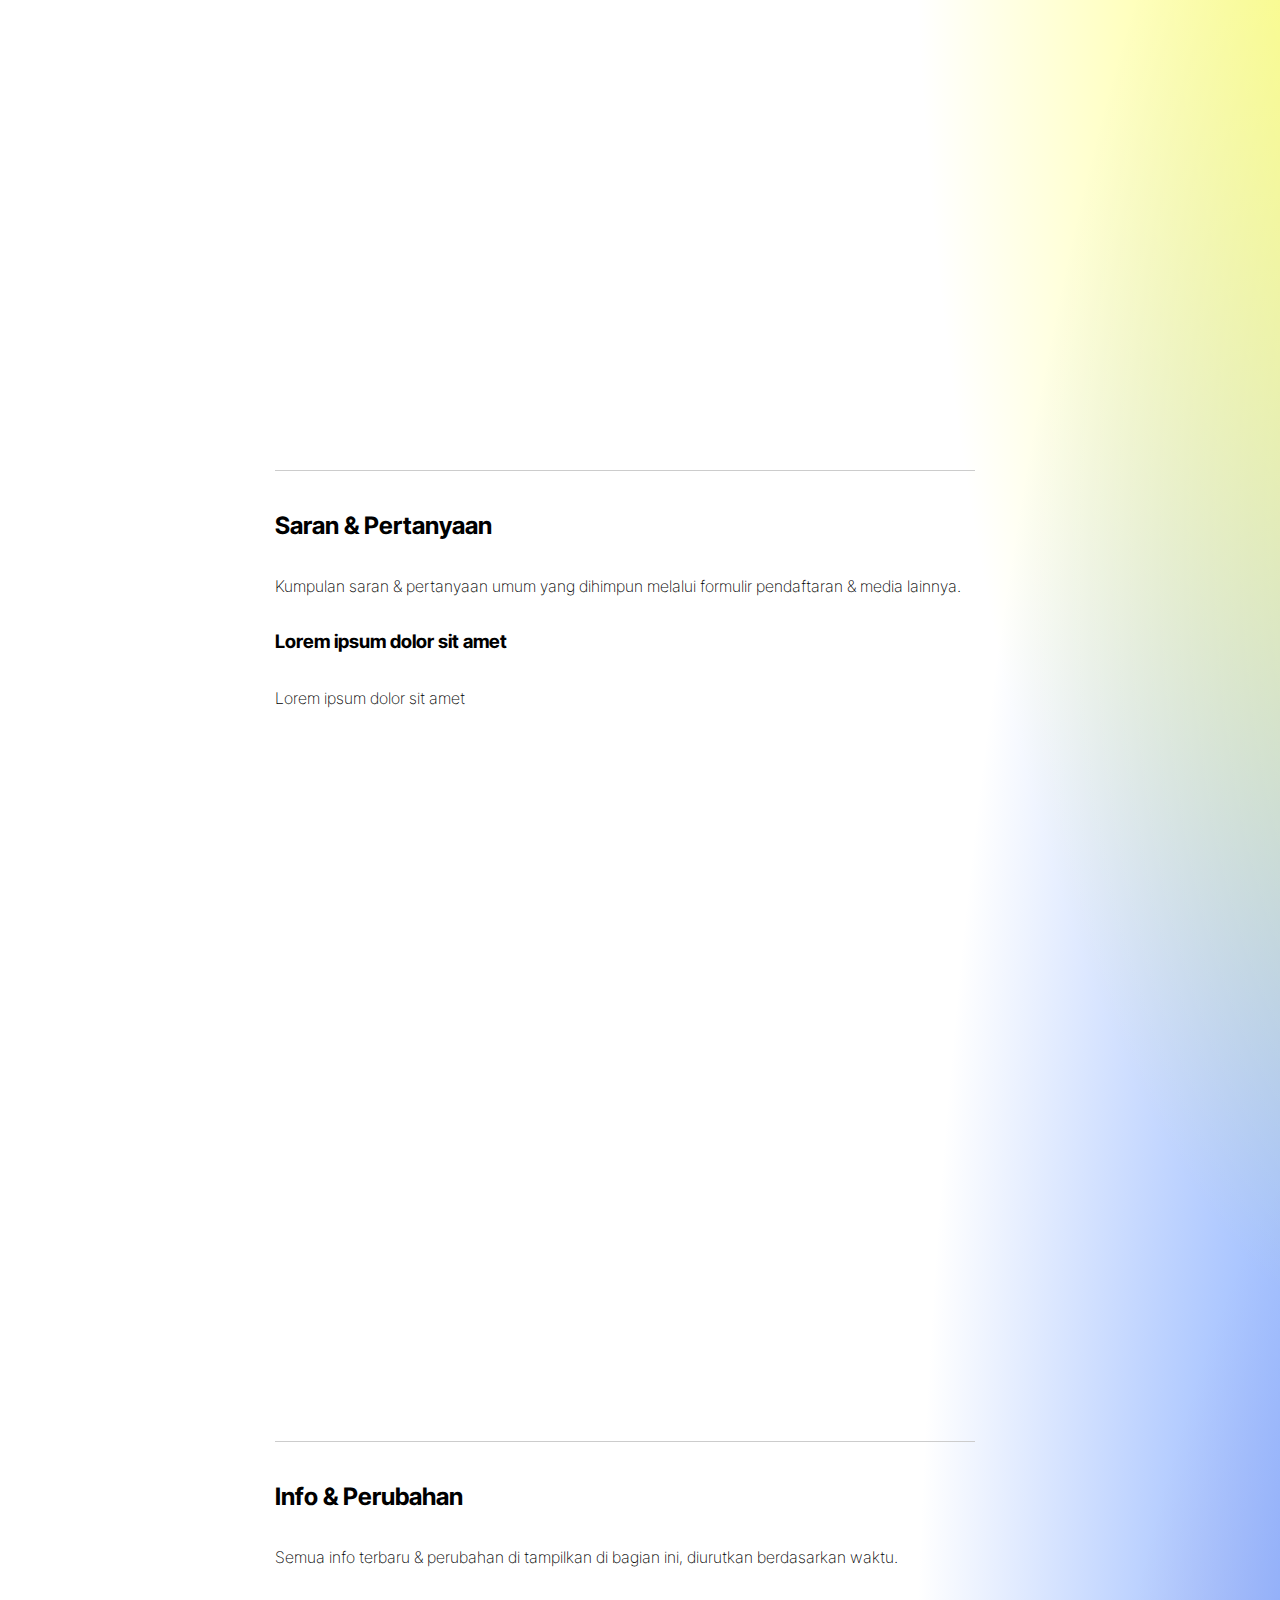
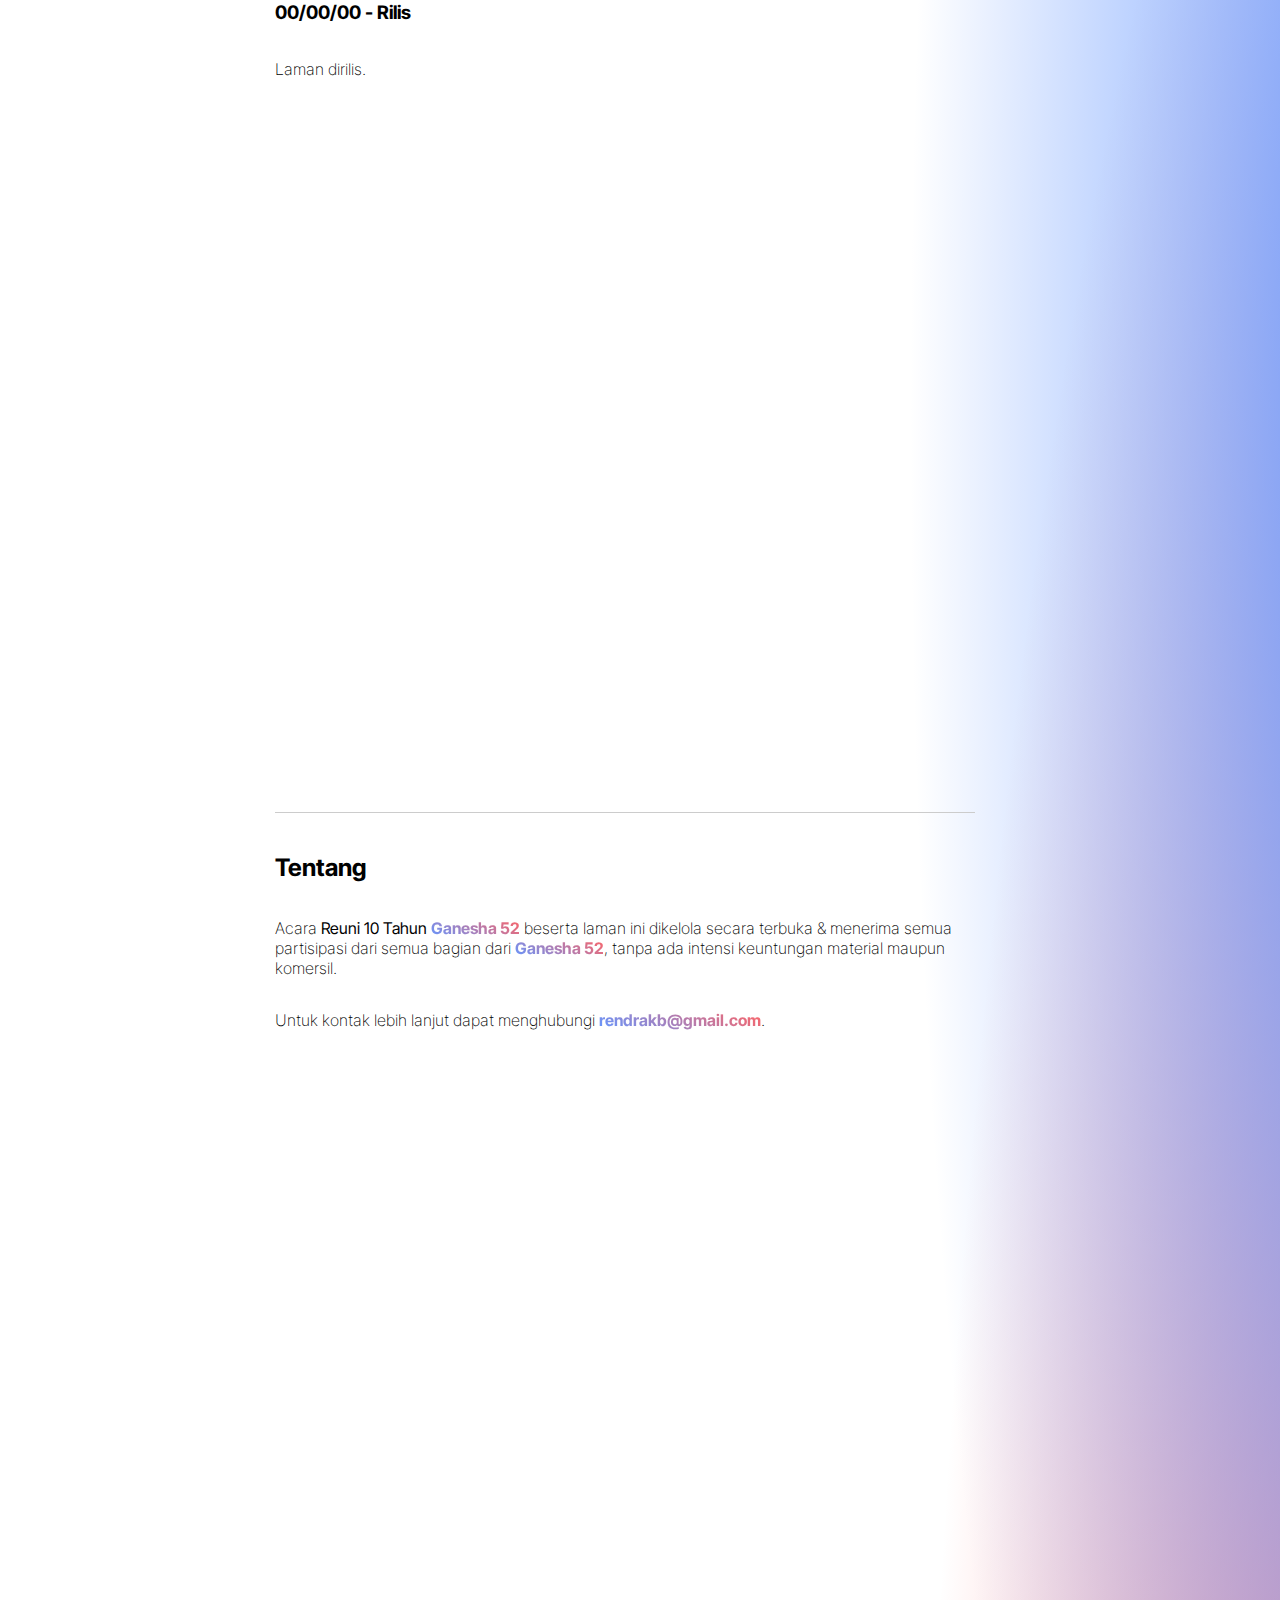
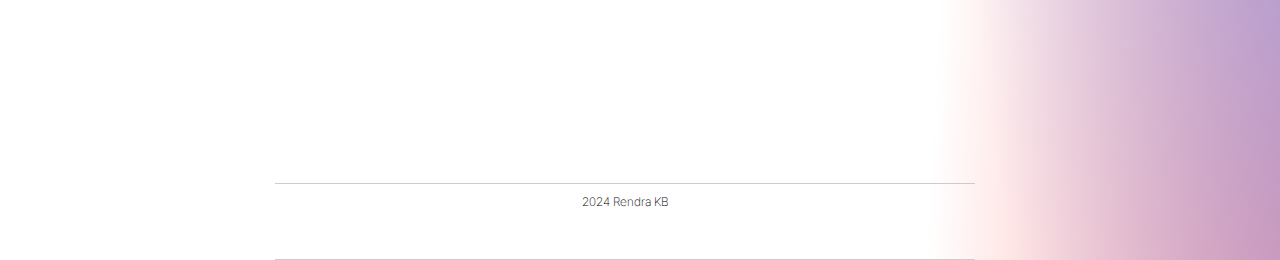
==== commit 8b88d5ec: "Tweak" ====
--- a/index.html
+++ b/index.html
@@ -109,8 +109,9 @@
                 <h3>Tata Cara Pendaftaran</h3>
                 <h4>1. Membaca informasi</h4>
                 <p>Silahkan baca dulu semua informasi mengenai acara & pengelolaan finansial di website ini.</p>
+                <hr>
                 <h4>2. Pembayaran</h4>
-                <p>Lakukan pendaftaran melalui transfer bank di rekening berikut:</p>
+                <p>Lakukan pendaftaran melalui transfer bank di rekening-rekening berikut:</p>
                     <p id="rekening">
                     <input type="text" readonly class="rekening-field" id="rekening-bni" value="123123123123"/>
                     <button class="copy-button" onclick="copyText('rekening-bni')">⎘</button>
@@ -122,15 +123,20 @@
                     <button class="copy-button" onclick="copyText('rekening-bca')">⎘</button>
                     <a class="gradient-text">BCA (Zzzz Zzzz)</a><br>
                     </p>
+                    <p>Silahkan tekan tombol di tengah untuk menyalin nomor rekening.</p>
+                <hr>
                 <h4>3. Pendaftaran</h4>
-                <p>Isi formulir pendaftaran di platform Google Forms (tekan tombol berikut) dengan data yang faktual beserta melampirkan bukti pembayaran di tempat yang tersedia.</p>
+                <p>Isi formulir pendaftaran di platform Google Forms <a class="gradient-text">(tekan tombol berikut ↓)</a> dengan data yang faktual, beserta melampirkan bukti pembayaran ke tempat yang tersedia.</p>
                 <div class="form-container-section">
                     <button id="gform-button">Form Pendaftaran</button>
                 </div>
+                <hr>
                 <h4>4. Tunggu Validasi</h4>
-                <p>Silahkan tunggu proses validasi pembayaran yang statusnya bisa di lihat di bagian website ini. Data pendaftar diperbarui secara langsung, sedangkan validasi pembayaran dilakukan dalam waktu kurang dari 24 jam.</p>
+                <p>Silahkan tunggu proses validasi pembayaran, yang statusnya bisa di lihat di <u><a class="gradient-text" href="#pendaftar">bagian laman ini</a></u>. Data pendaftar diperbarui secara langsung, sedangkan validasi pembayaran dilakukan dalam waktu kurang dari 24 jam.</p>
+                <hr>
                 <h4>5. Pendaftaran selesai</h4>
                 <p>Jika keterangan sudah menunjukkan sudah tervalidasi, berarti pendaftaran telah selesai. Sampai jumpa di acara nanti & jangan lupa mengajak teman-teman yang lain :)</p>
+                <hr>
             </div>
         </section>
         <section id="pendaftar">
@@ -186,7 +192,7 @@
         </nav>
     </div>
     <div id="form-container-floating">
-        <button id="gform-button-floating"><a class="gradient-text">🗎</a></button>
+        <button id="gform-button-floating"><a class="gradient-text">Daftar</a></button>
     </div>
     <script src="assets/js/main.js"></script>
     <script src="assets/js/table.js"></script>
--- a/assets/css/main.css
+++ b/assets/css/main.css
@@ -90,11 +90,11 @@
   display: block;
 }
 
-/* SLIDER BUTTON */
+/* SLIDER BUTTONS */
 
 .slider-button {
   position: relative;
-  font-family: "Consolas", sans-serif;
+  font-family: "Roboto Mono", monospace;
   font-size: 14px;
   width: 30px;
   height: 30px;
@@ -381,7 +381,7 @@
   width: 100%;
 } */
 
-/* GOOGLE FORM */
+/* FORM */
 
 #gform-button {
   width: 100%;
@@ -389,7 +389,7 @@
   color: white;
   padding: 20px;
   margin-top: 20px;
-  margin-bottom: 50px;
+  margin-bottom: 20px;
   border: none;
   border-radius: 10px;
   cursor: pointer;
@@ -405,8 +405,8 @@
 }
 
 #gform-button-floating {
-  font-family: "Inter Tight", sans-serif;
-  font-size: 30px;
+  font-family: "Roboto Mono", monospace;
+  font-size: 16px;
   text-align: center;
   display: flex;
   position: fixed;
@@ -414,9 +414,9 @@
   right: 30px;
   z-index: 99;
   cursor: pointer;
-  width: 50px;
+  width: 110px;
   height: 50px;
-  border-radius: 15%;
+  border-radius: 7px;
   border: none;
   outline: none;
   justify-content: center;
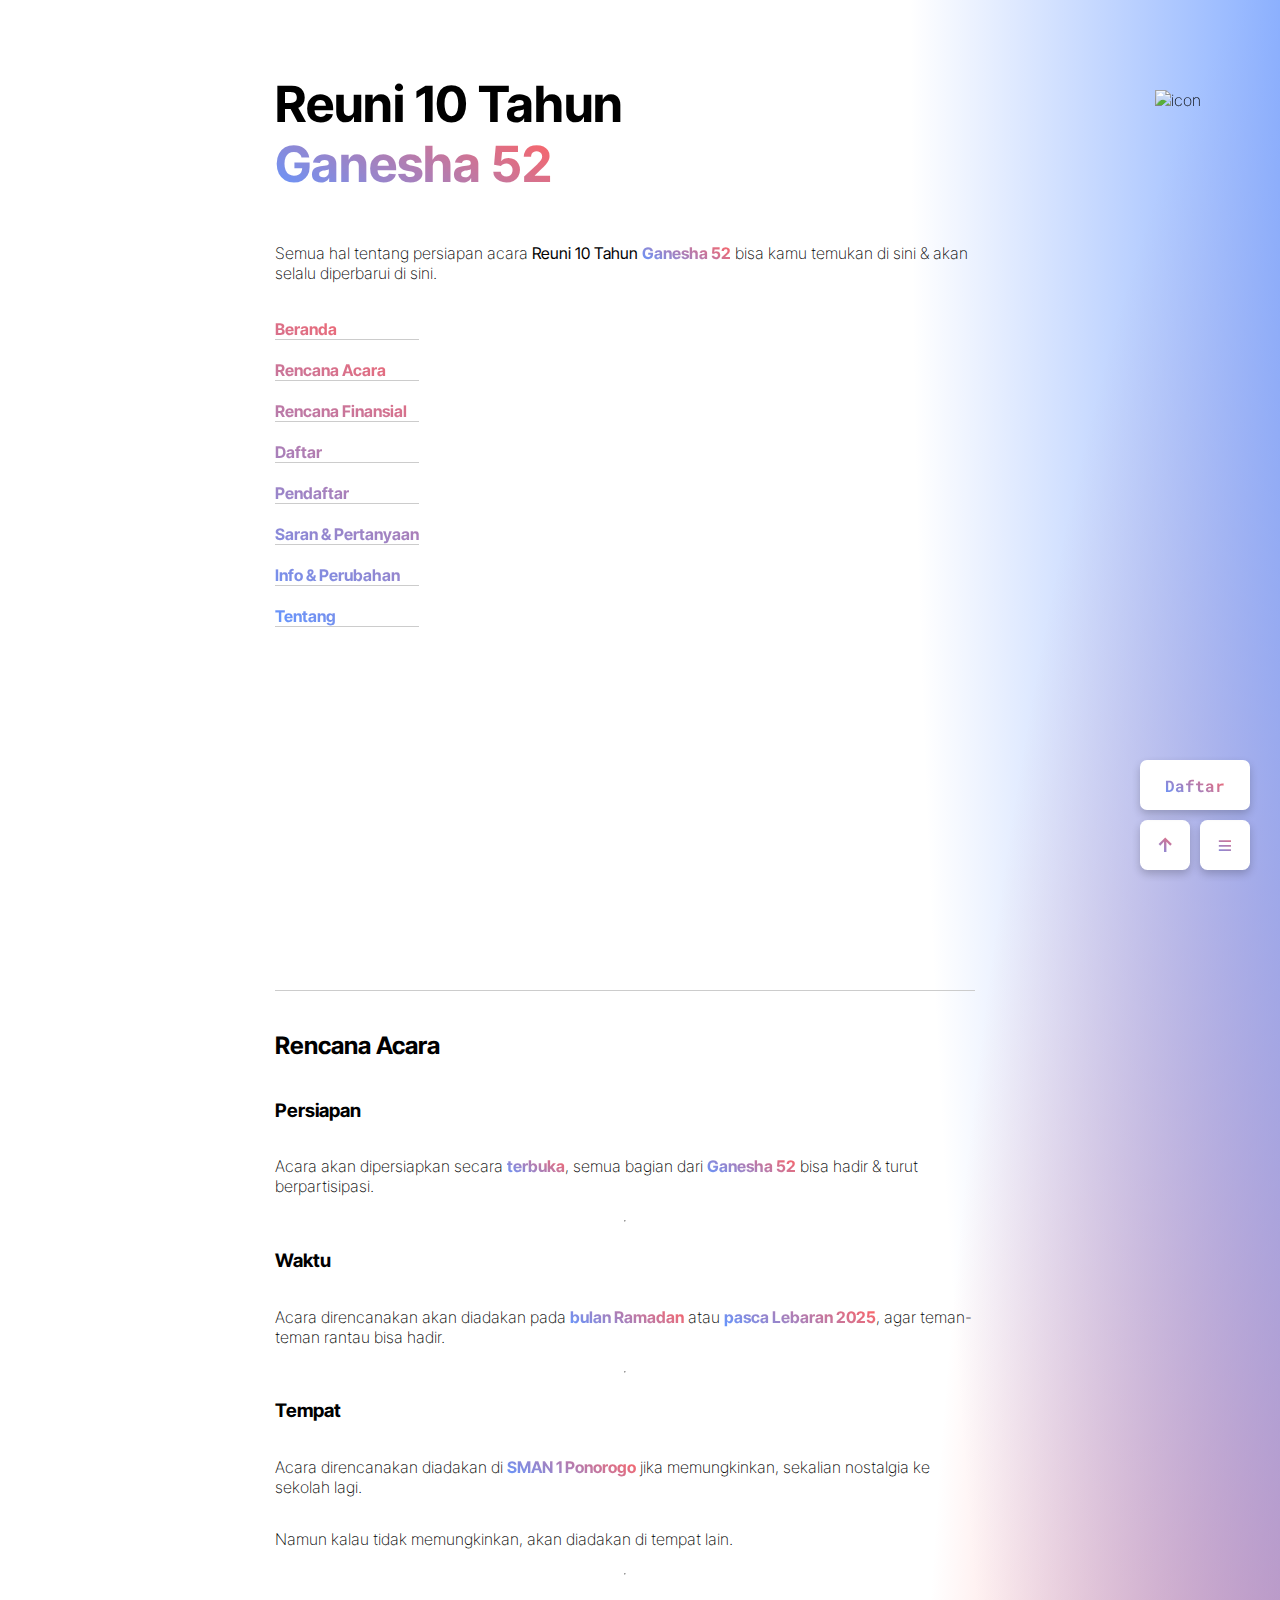
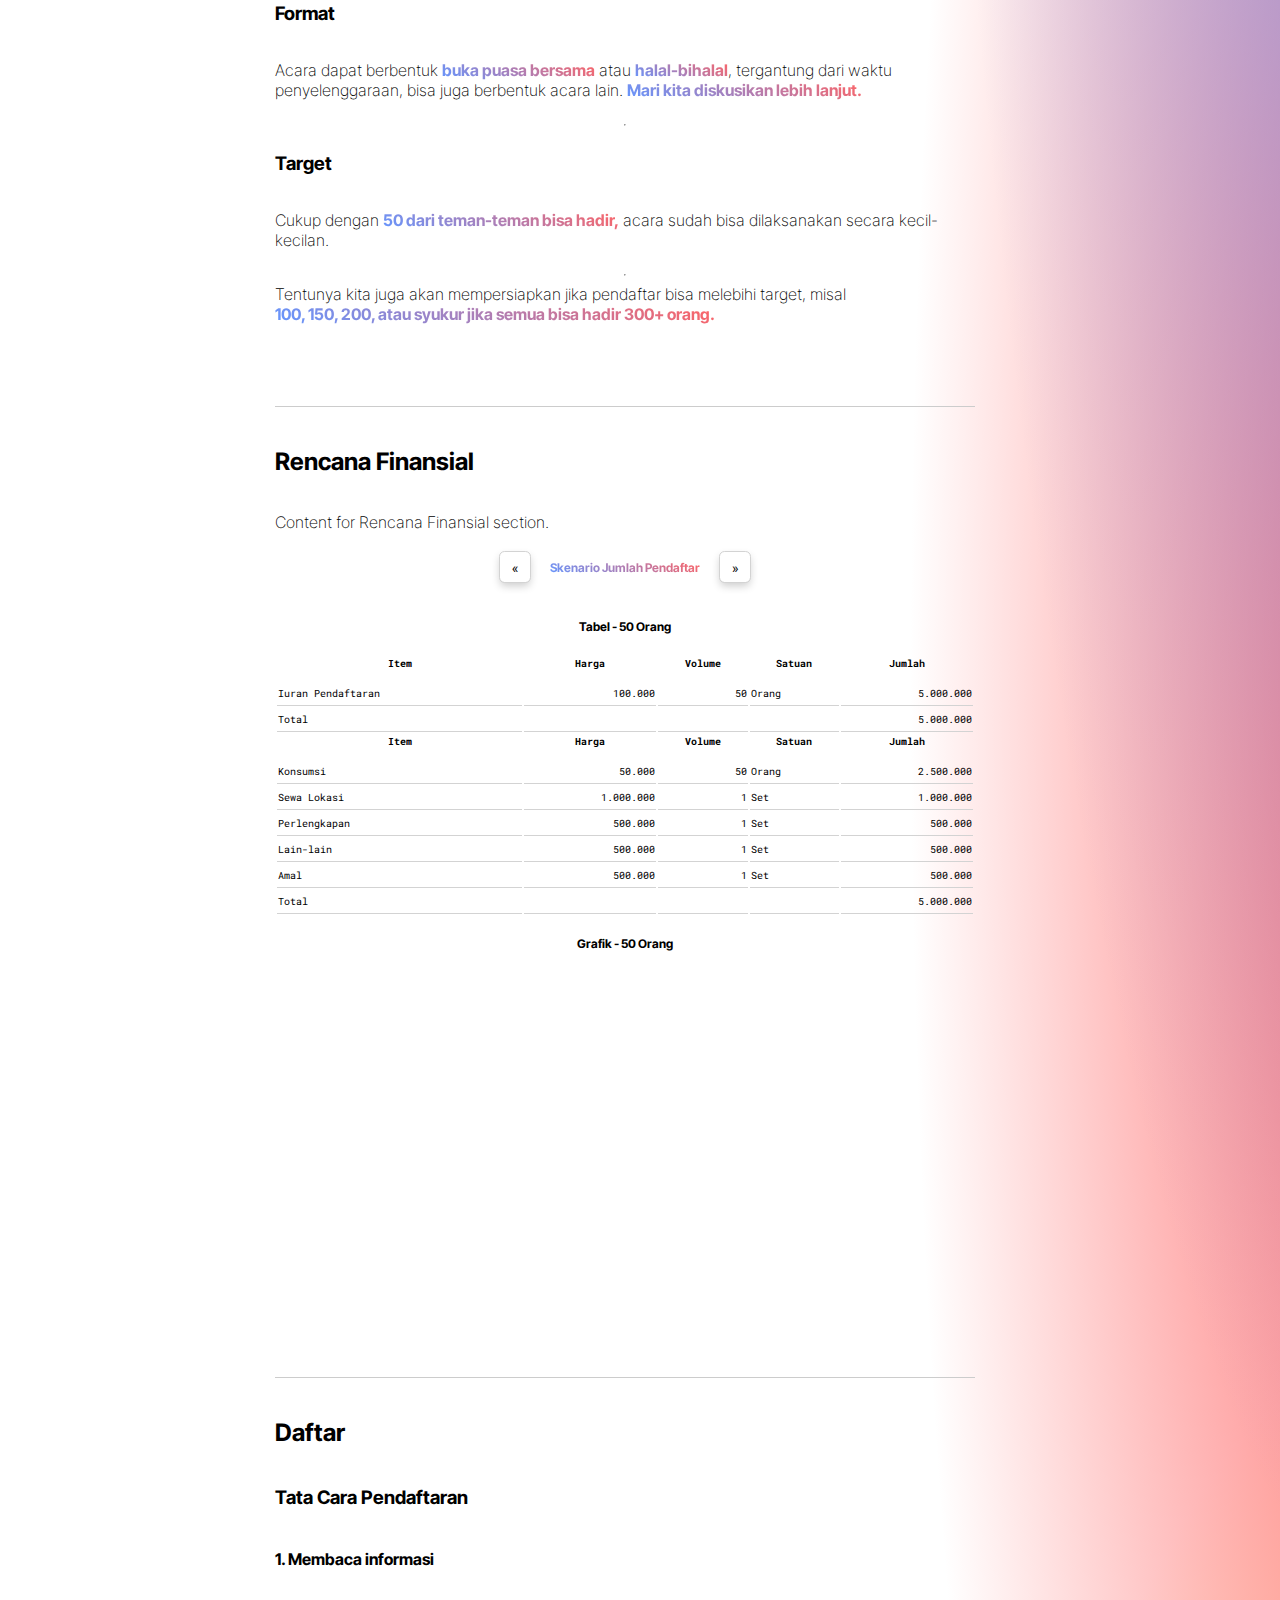
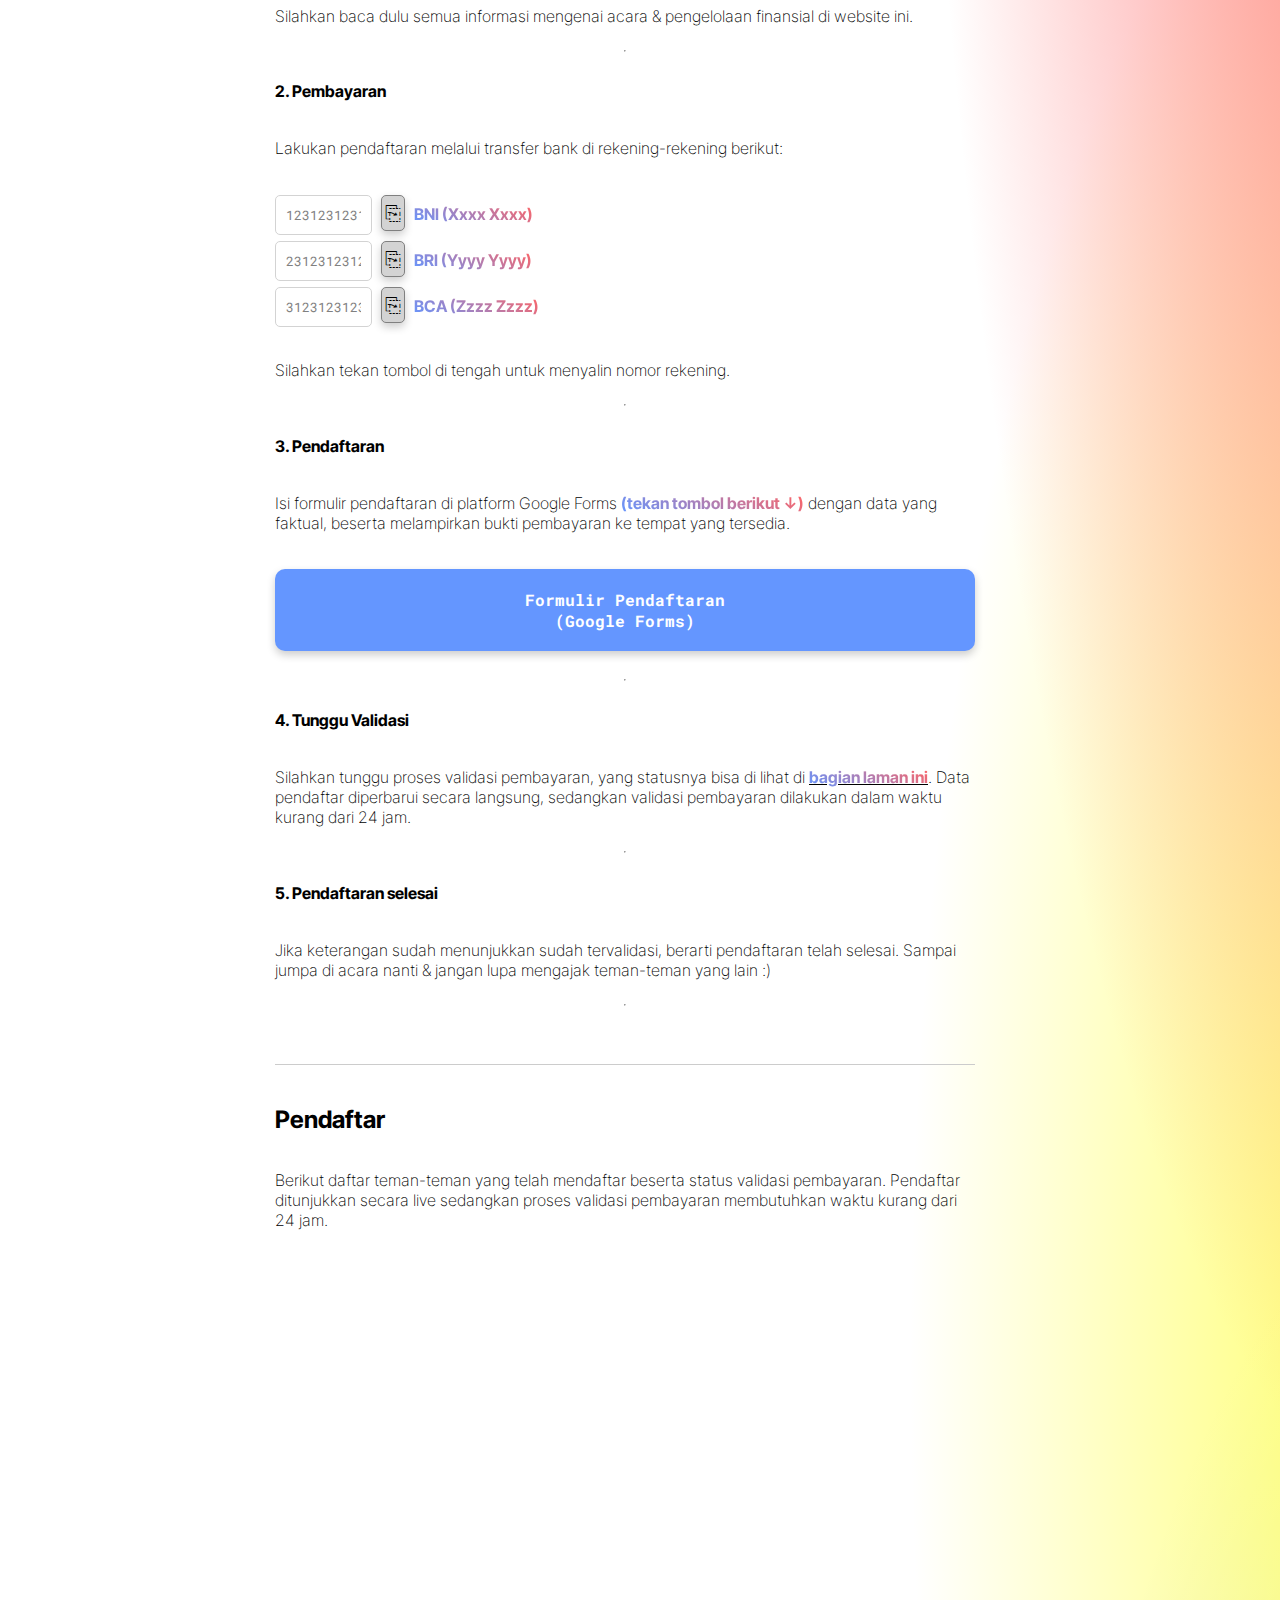
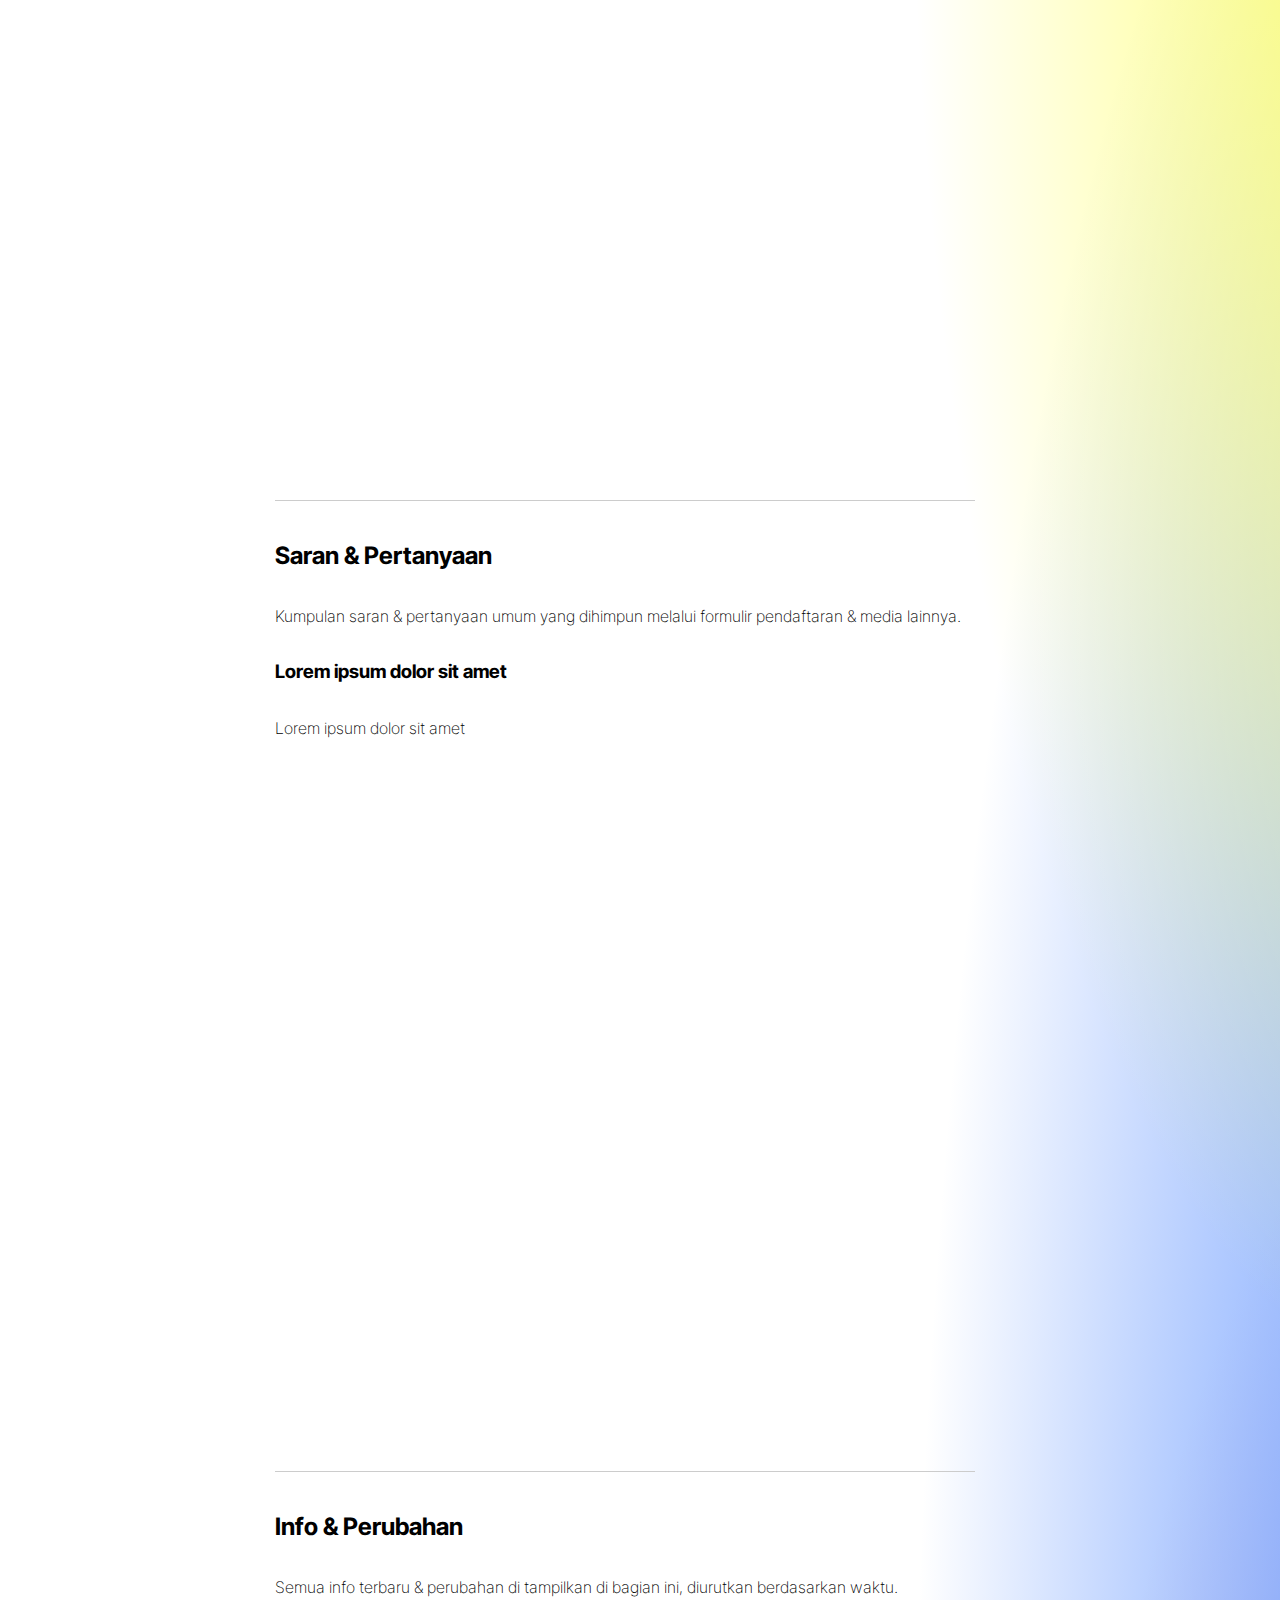
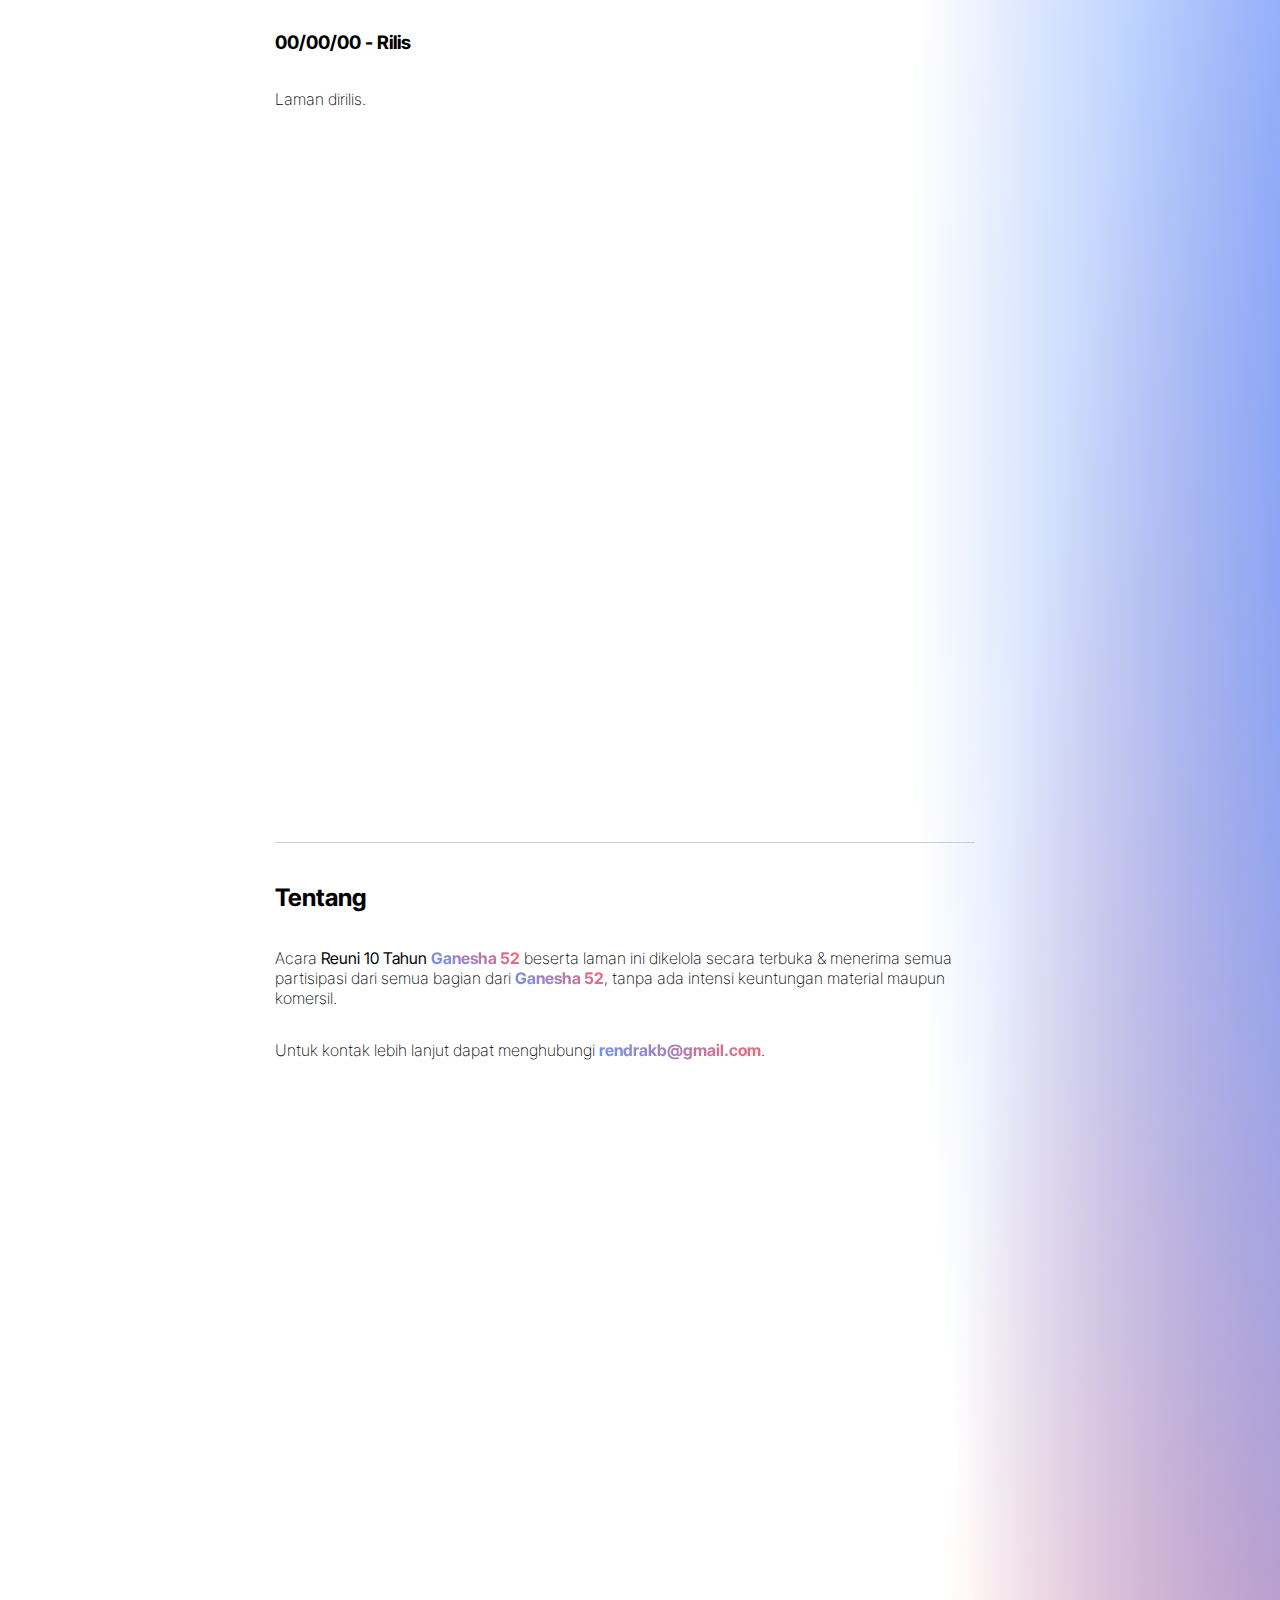
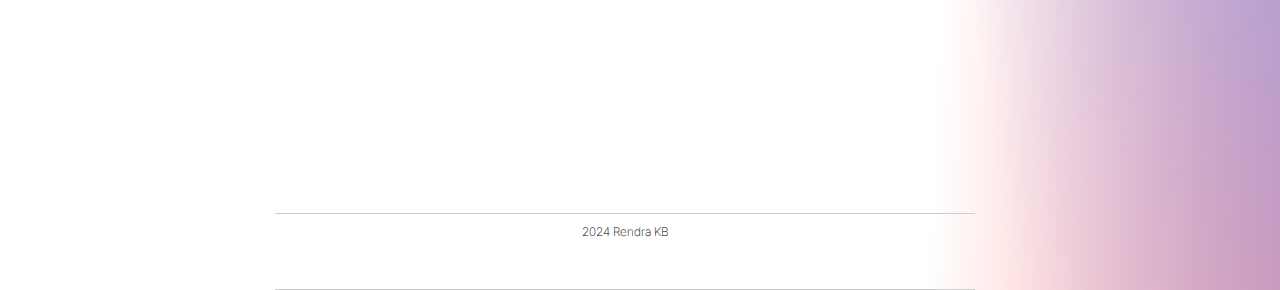
==== commit a1dfc81f: "Live registration table" ====
--- a/index.html
+++ b/index.html
@@ -128,7 +128,7 @@
                 <h4>3. Pendaftaran</h4>
                 <p>Isi formulir pendaftaran di platform Google Forms <a class="gradient-text">(tekan tombol berikut ↓)</a> dengan data yang faktual, beserta melampirkan bukti pembayaran ke tempat yang tersedia.</p>
                 <div class="form-container-section">
-                    <button id="gform-button">Form Pendaftaran</button>
+                    <a href="https://docs.google.com/forms/d/e/1FAIpQLSd-AUSM0zwvhsztmw77tExT5YQRa27X79EsYVMARQKe4vlb6A/viewform?usp=sf_link" target="_blank" id="gform-button">Formulir Pendaftaran<br>(Google Forms)</a>
                 </div>
                 <hr>
                 <h4>4. Tunggu Validasi</h4>
@@ -144,7 +144,7 @@
                 <h2>Pendaftar</h2>
                 <p>Berikut daftar teman-teman yang telah mendaftar beserta status validasi pembayaran. Pendaftar ditunjukkan secara live sedangkan proses validasi pembayaran membutuhkan waktu kurang dari 24 jam.</p>
                 <div id="excel-container">
-                    <iframe id="embed-excel" src=placeholder></iframe>
+                    <iframe id="embed-excel" src="https://script.google.com/macros/s/AKfycbxpIMFDS9hVeerpw1Plt2JcaXaS1Oj32mxEBFodVCzZmZug_QGdNU1UqpWrFjJwoQAYNA/exec"></iframe>
                 </div>
             </div>
         </section>
--- a/assets/css/main.css
+++ b/assets/css/main.css
@@ -384,16 +384,23 @@
 /* FORM */
 
 #gform-button {
+  display: inline-block;
+  text-align: center;
+  text-decoration: none;
+  font-family: "Roboto Mono", monospace;
+  font-weight: 900;
   width: 100%;
   background-color: #6496FF;
   color: white;
-  padding: 20px;
+  padding-top: 20px;
+  padding-bottom: 20px;
   margin-top: 20px;
   margin-bottom: 20px;
   border: none;
   border-radius: 10px;
   cursor: pointer;
   font-size: 16px;
+  box-shadow: 0 4px 8px rgba(0, 0, 0, 0.2);
 }
 
 #gform-button:hover {
@@ -455,8 +462,9 @@
   padding-bottom: 5px;
   margin: 5px;
   background-color: lightgrey;
-  border: none;
+  border: 1px solid grey;
   border-radius: 5px;
+  box-shadow: 0 4px 8px rgba(0, 0, 0, 0.2);
 }
 
 .copy-button:hover {
@@ -469,6 +477,8 @@
   width: 100%;
   height: 800px;
   border: none;
+  border-radius: 15px;
+  opacity: 75%;
 }
 
 #excel-container {
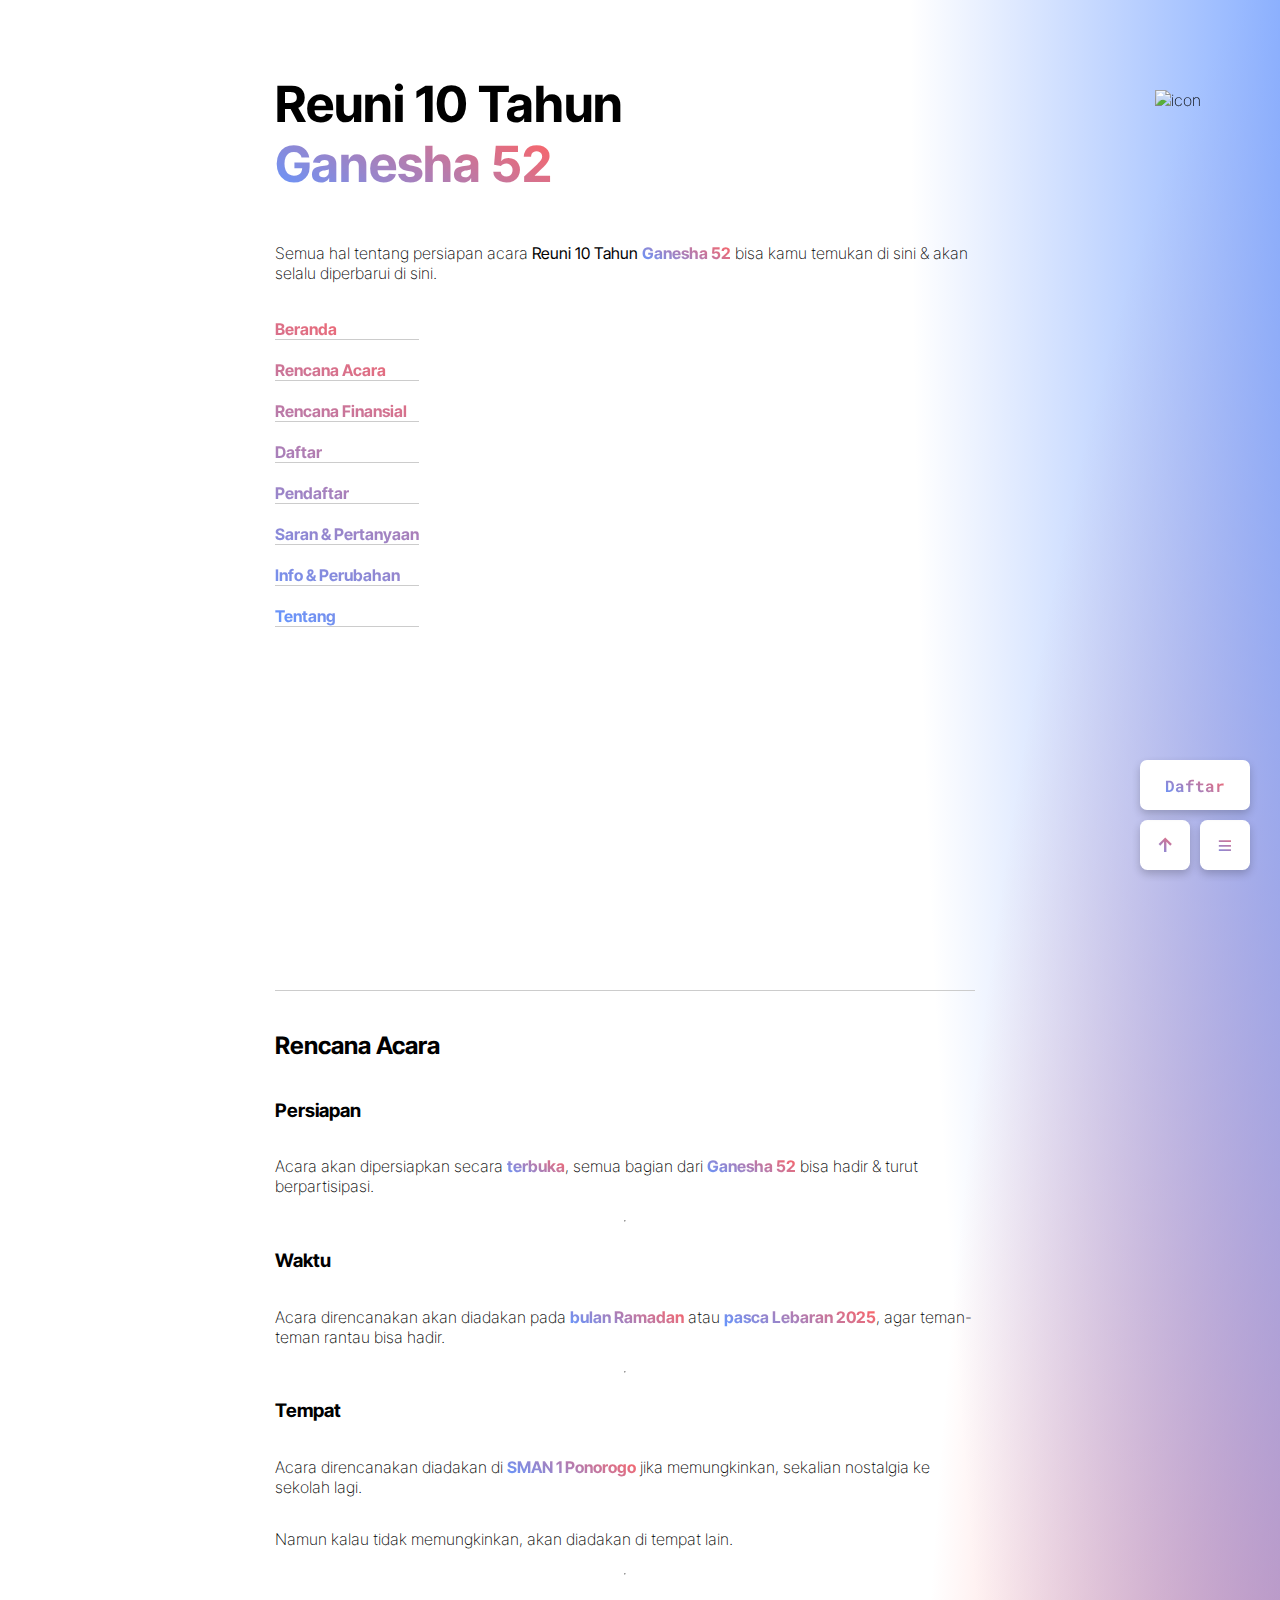
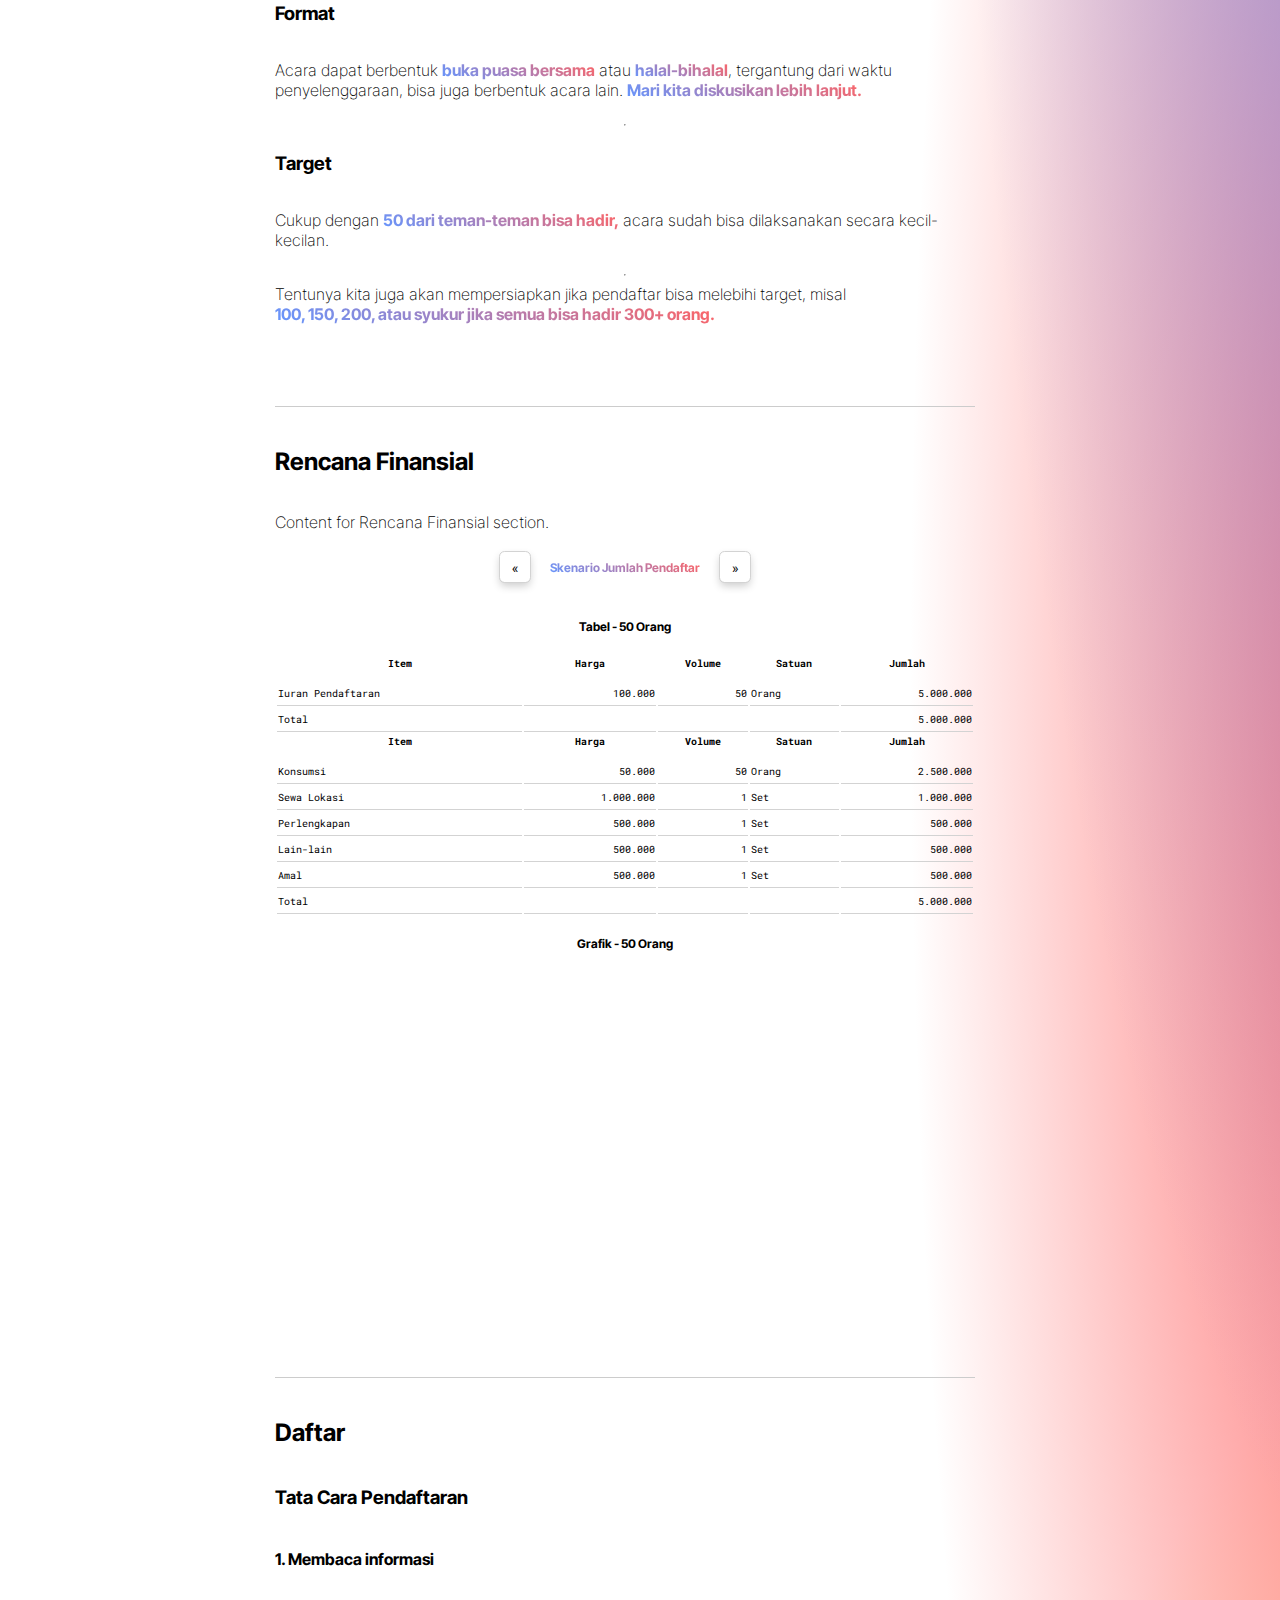
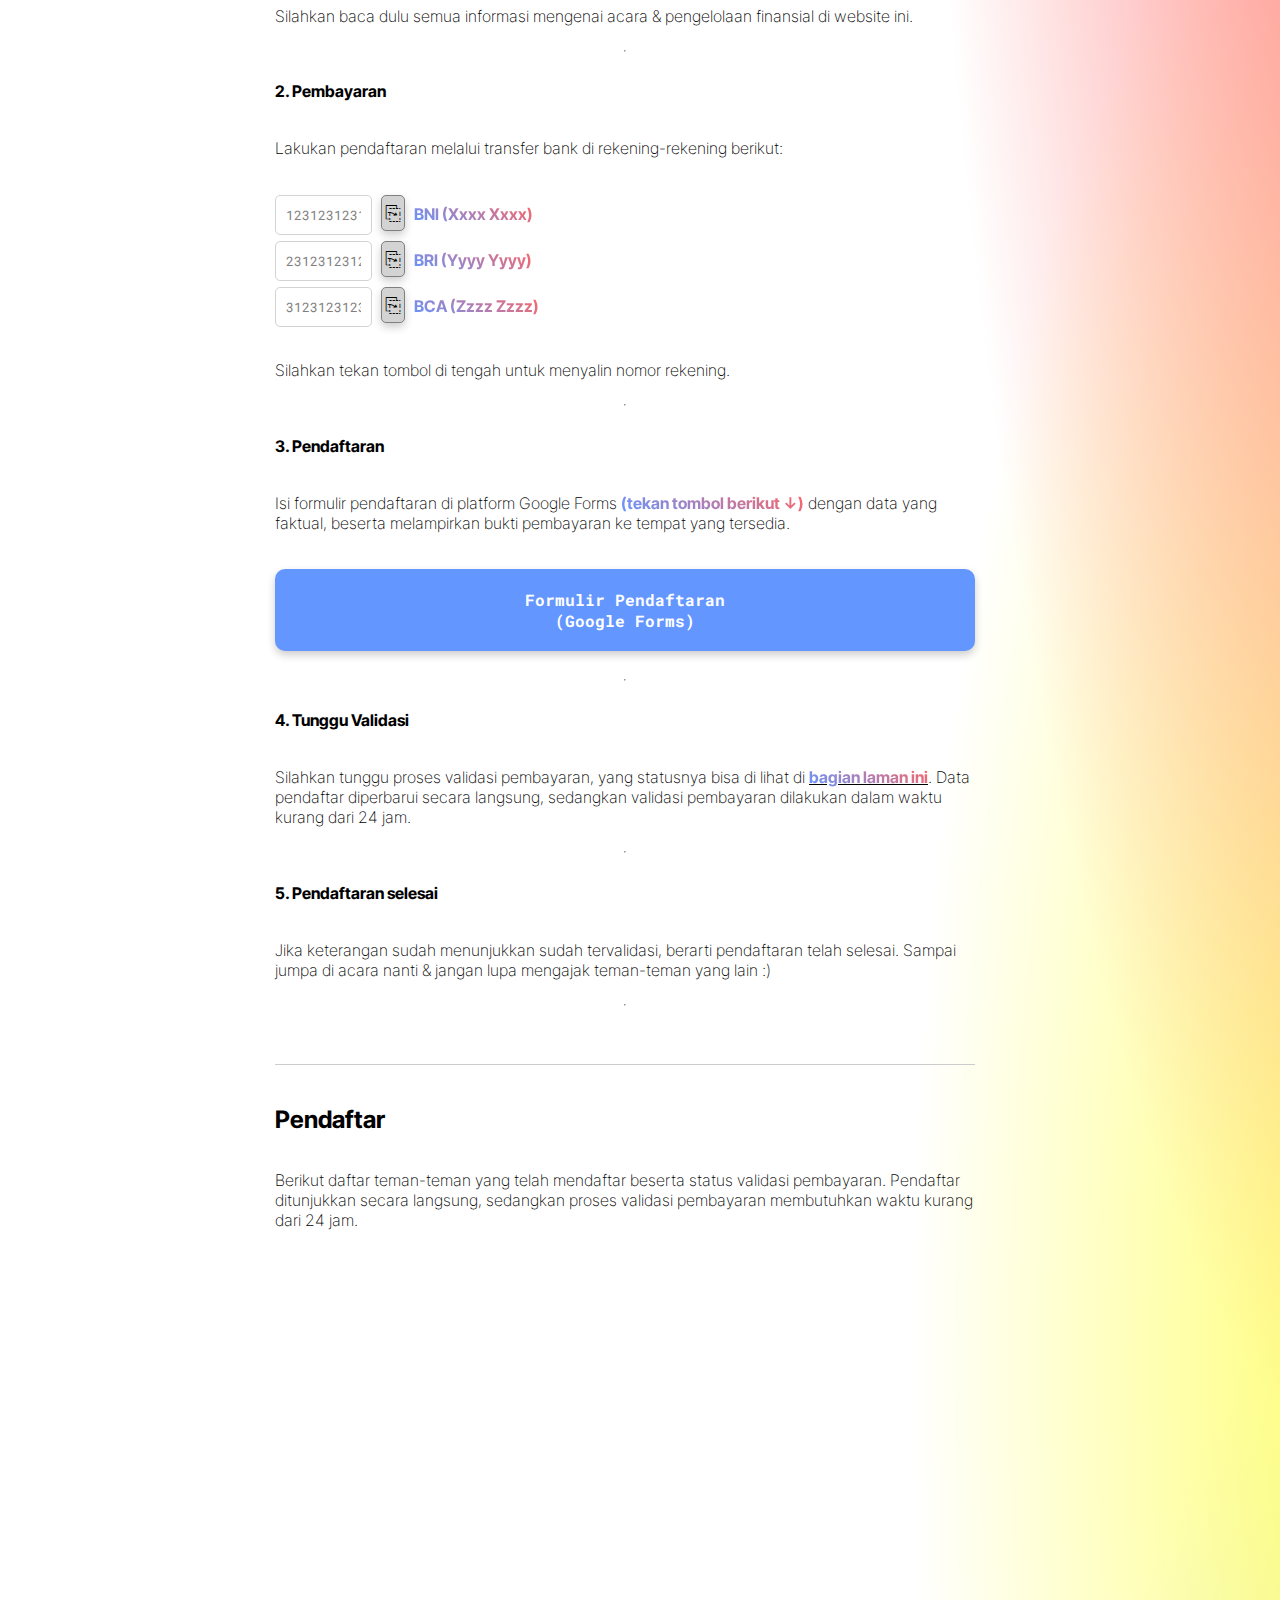
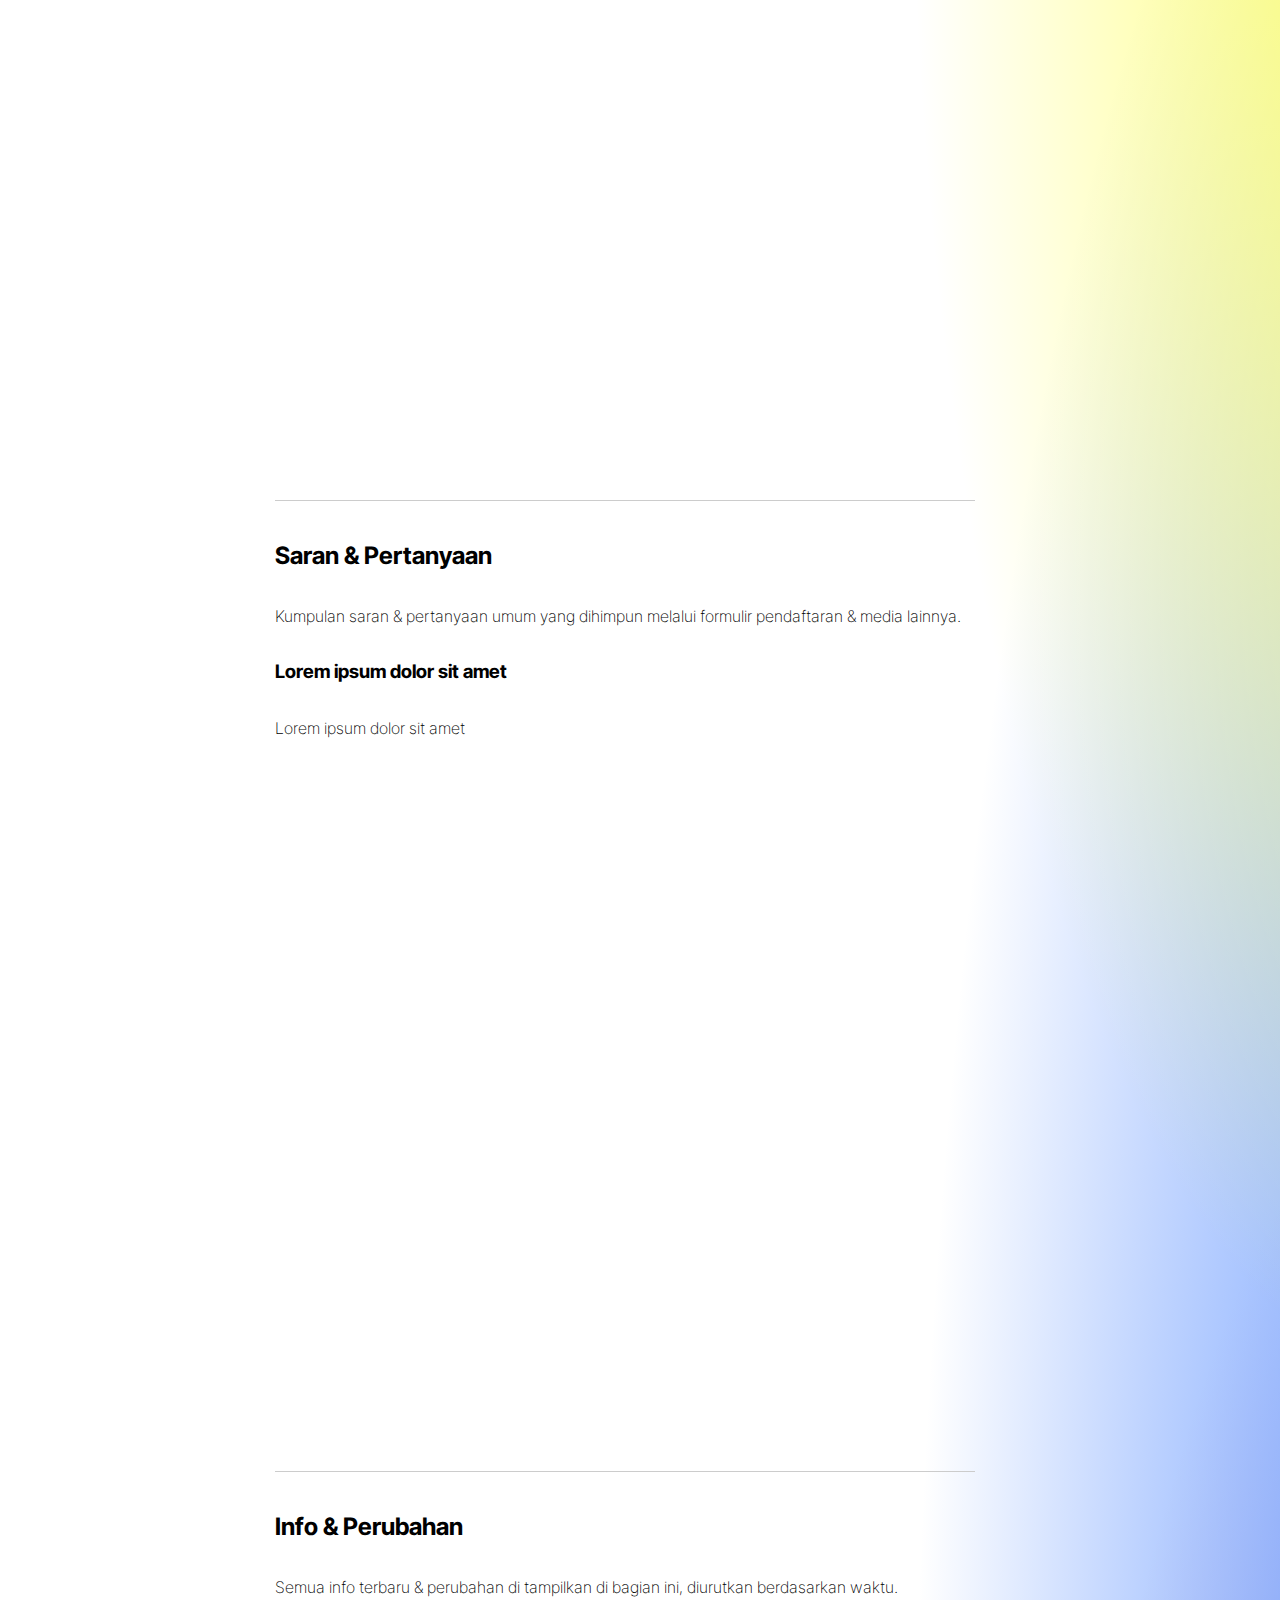
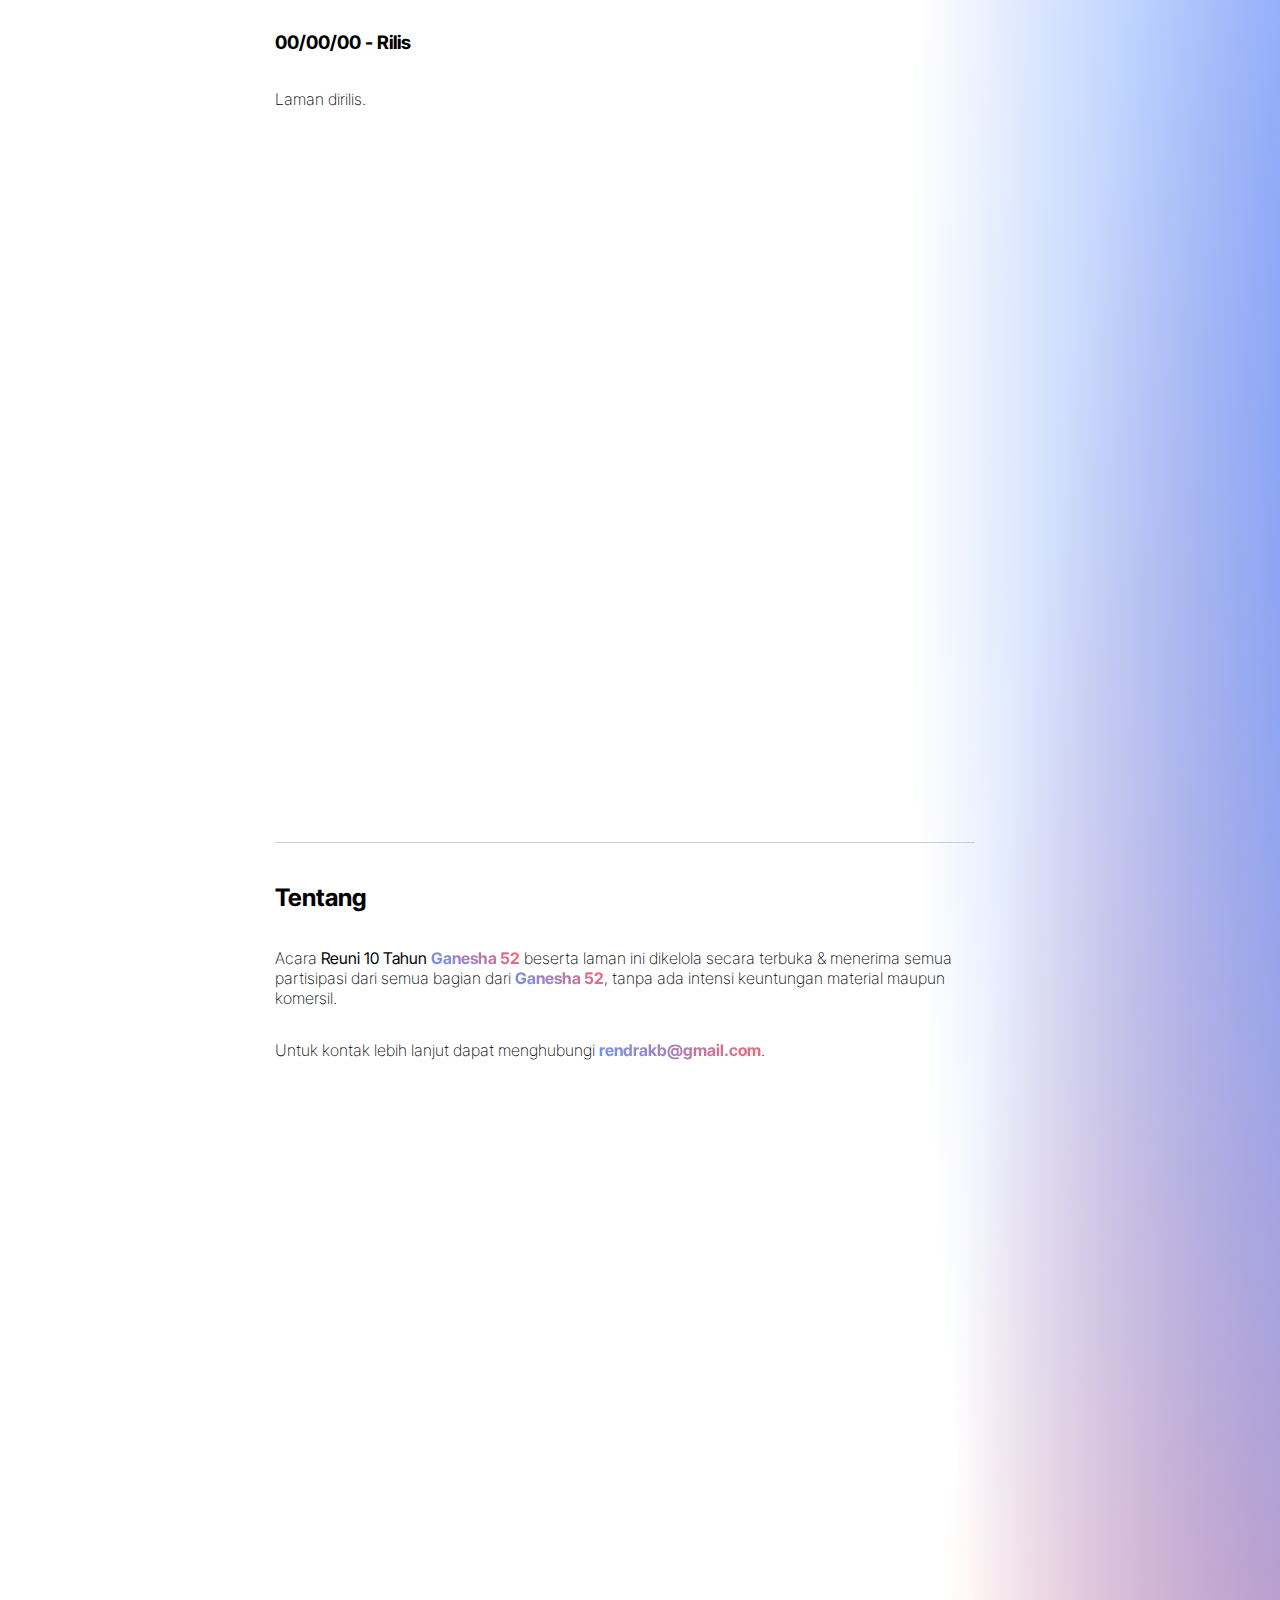
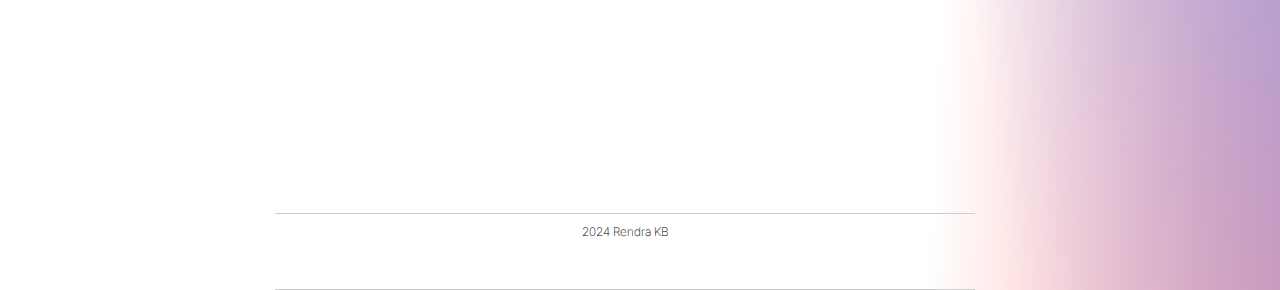
==== commit af52c800: "Dir & readme" ====
--- a/index.html
+++ b/index.html
@@ -142,7 +142,7 @@
         <section id="pendaftar">
             <div class="section-container">
                 <h2>Pendaftar</h2>
-                <p>Berikut daftar teman-teman yang telah mendaftar beserta status validasi pembayaran. Pendaftar ditunjukkan secara live sedangkan proses validasi pembayaran membutuhkan waktu kurang dari 24 jam.</p>
+                <p>Berikut daftar teman-teman yang telah mendaftar beserta status validasi pembayaran. Pendaftar ditunjukkan secara langsung, sedangkan proses validasi pembayaran membutuhkan waktu kurang dari 24 jam.</p>
                 <div id="excel-container">
                     <iframe id="embed-excel" src="https://script.google.com/macros/s/AKfycbxpIMFDS9hVeerpw1Plt2JcaXaS1Oj32mxEBFodVCzZmZug_QGdNU1UqpWrFjJwoQAYNA/exec"></iframe>
                 </div>
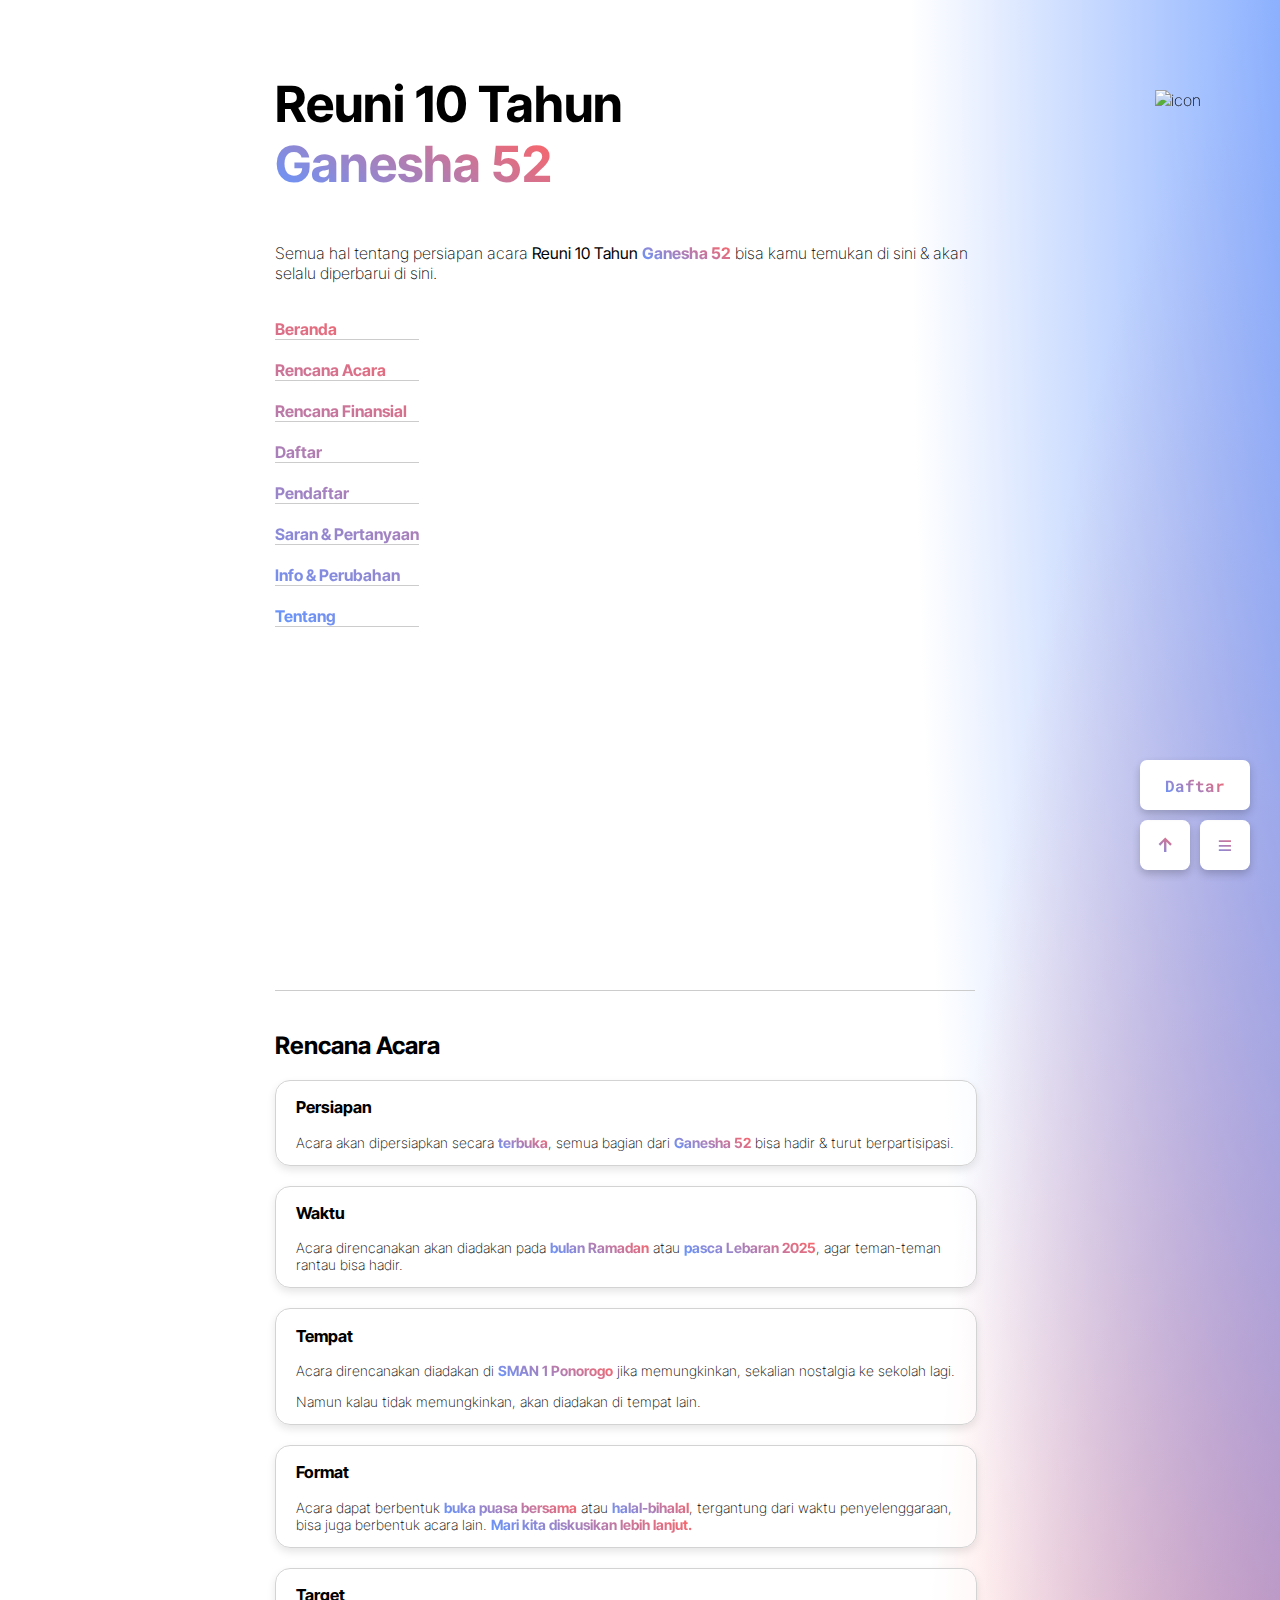
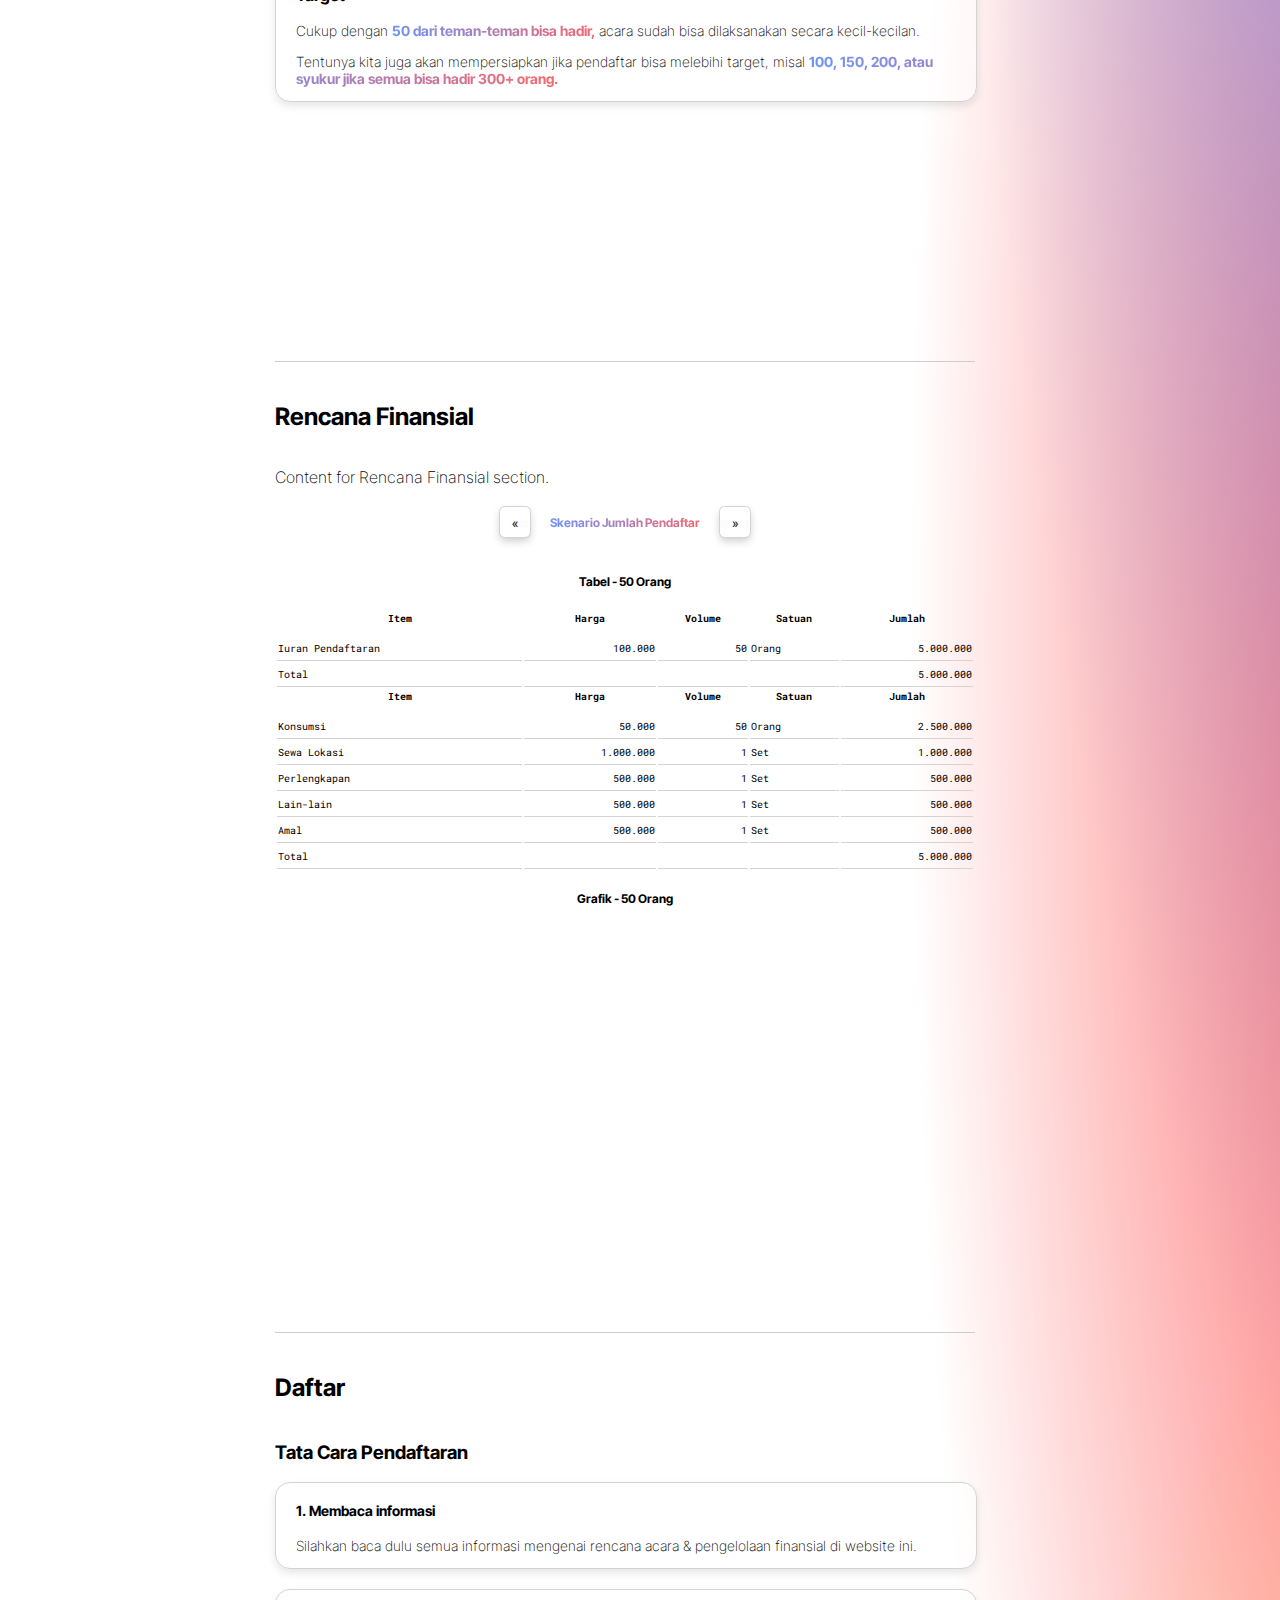
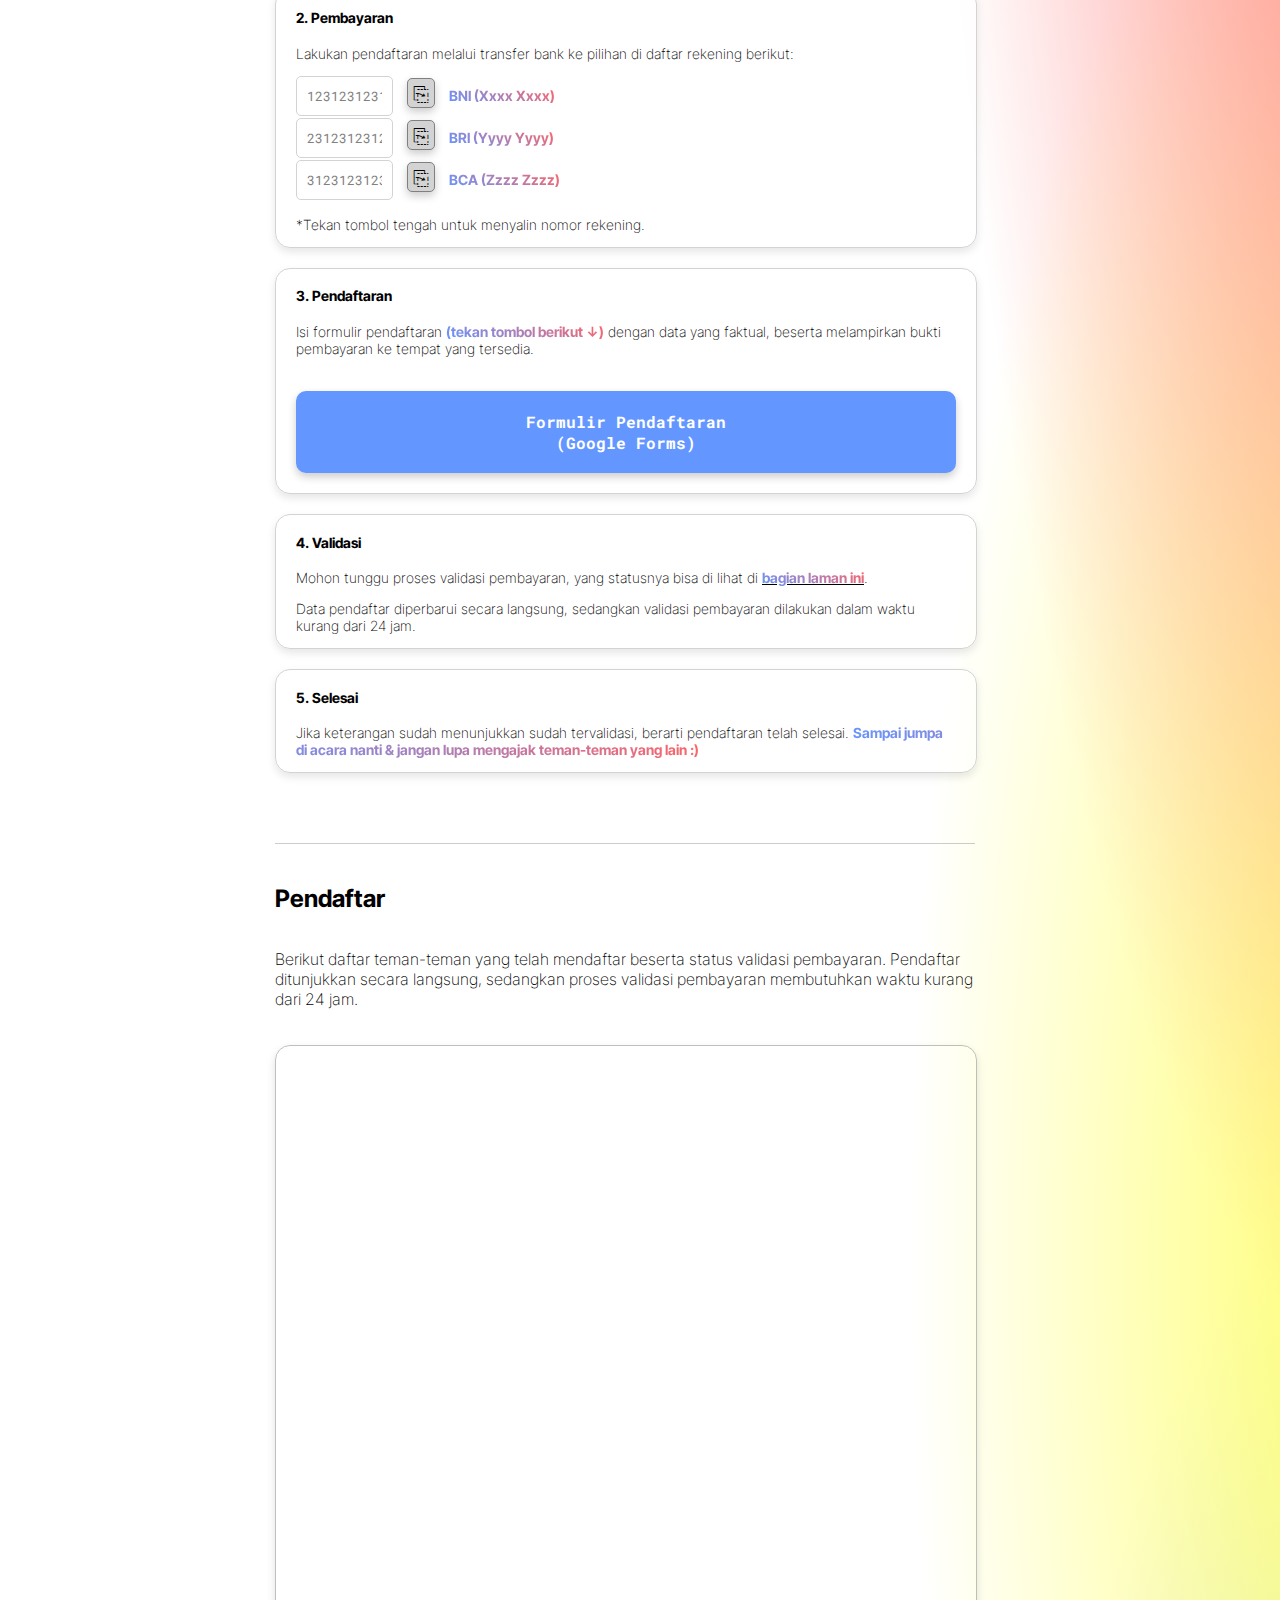
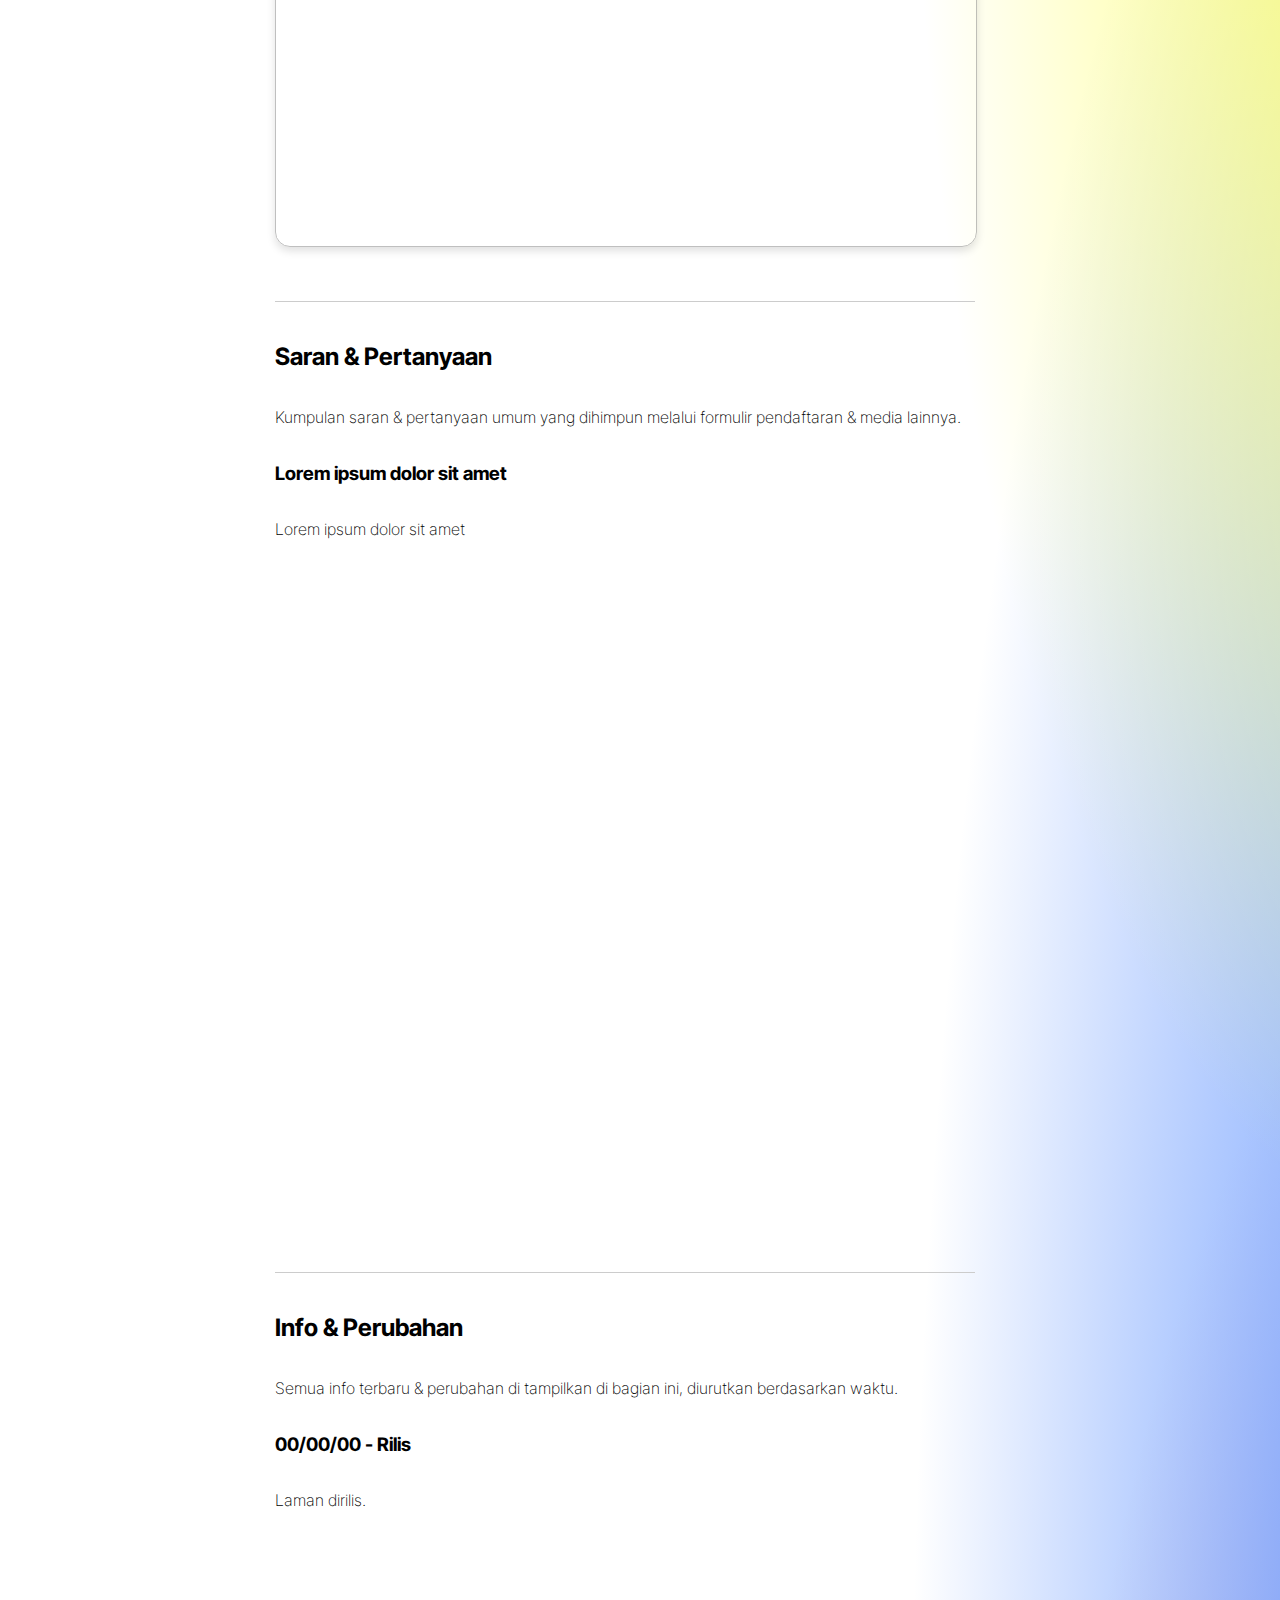
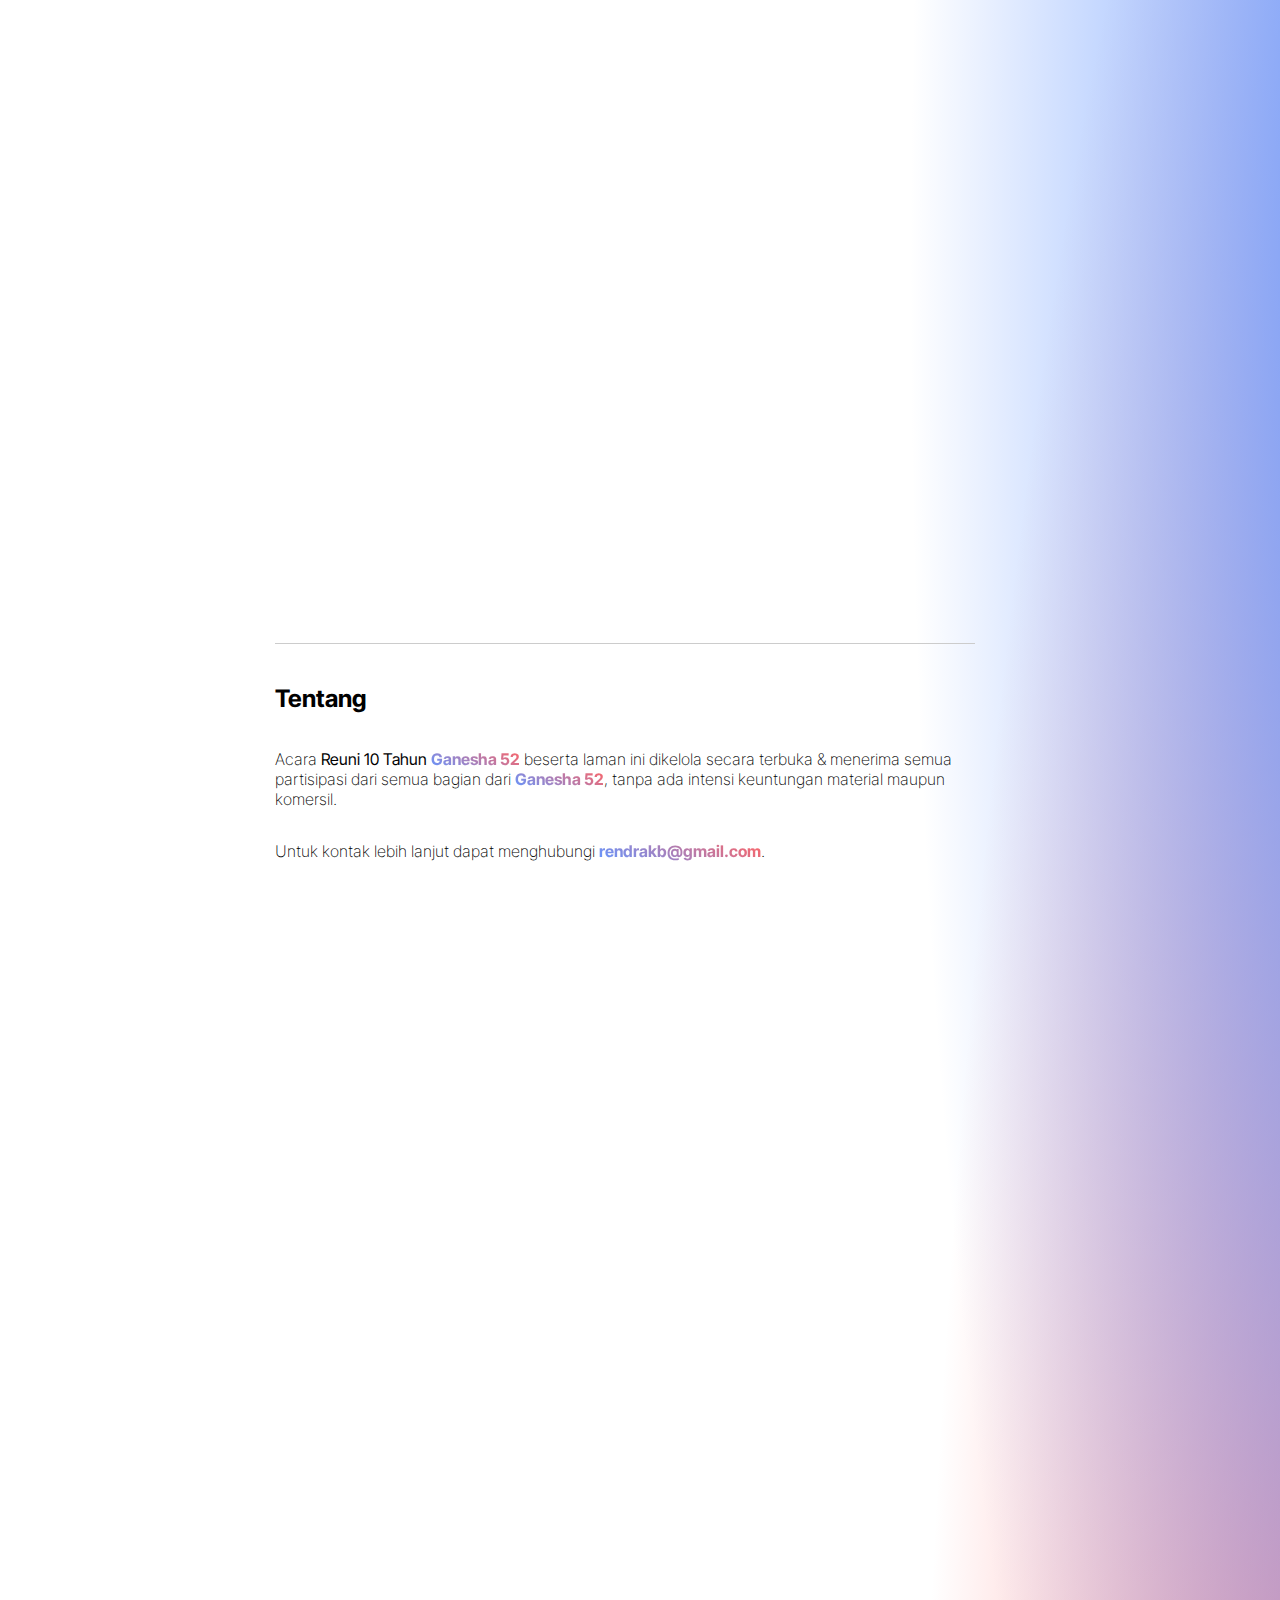
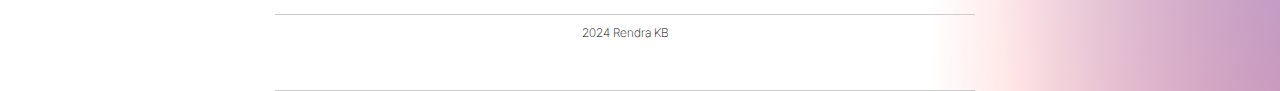
==== commit c646d164: "Design" ====
--- a/index.html
+++ b/index.html
@@ -37,21 +37,37 @@
         <section id="rencana-acara">
             <div class="section-container">
                 <h2>Rencana Acara</h2>
-                <h3>Persiapan</h3>
-                <p>Acara akan dipersiapkan secara <a class="gradient-text">terbuka</a>, semua bagian dari <a class="gradient-text">Ganesha 52</a> bisa hadir & turut berpartisipasi.</p>
-                <hr>
-                <h3>Waktu</h3>
-                <p>Acara direncanakan akan diadakan pada <a class="gradient-text">bulan Ramadan</a> atau <a class="gradient-text">pasca Lebaran 2025</a>, agar teman-teman rantau bisa hadir.</p>
-                <hr>
-                <h3>Tempat</h3>
-                <p>Acara direncanakan diadakan di <a class="gradient-text">SMAN 1 Ponorogo</a> jika memungkinkan, sekalian nostalgia ke sekolah lagi.</p>
-                <p>Namun kalau tidak memungkinkan, akan diadakan di tempat lain.</p>
-                <hr>
-                <h3>Format</h3>
-                <p>Acara dapat berbentuk <a class="gradient-text">buka puasa bersama</a> atau <a class="gradient-text">halal-bihalal</a>, tergantung dari waktu penyelenggaraan, bisa juga berbentuk acara lain. <a class="gradient-text">Mari kita diskusikan lebih lanjut.</a></p>
-                <hr>
-                <h3>Target</h3>
-                <p>Cukup dengan <a class="gradient-text">50 dari teman-teman bisa hadir,</a> acara sudah bisa dilaksanakan secara kecil-kecilan.<hr>Tentunya kita juga akan mempersiapkan jika pendaftar bisa melebihi target, misal <a class="gradient-text">100, 150, 200, atau syukur jika semua bisa hadir 300+ orang.<a class="gradient-text"></a></p>
+                <div class="content-box">
+                    <div class="content">
+                        <h3>Persiapan</h3>
+                        <p>Acara akan dipersiapkan secara <a class="gradient-text">terbuka</a>, semua bagian dari <a class="gradient-text">Ganesha 52</a> bisa hadir & turut berpartisipasi.</p>
+                    </div>
+                </div>
+                <div class="content-box">
+                    <div class="content">
+                        <h3>Waktu</h3>
+                        <p>Acara direncanakan akan diadakan pada <a class="gradient-text">bulan Ramadan</a> atau <a class="gradient-text">pasca Lebaran 2025</a>, agar teman-teman rantau bisa hadir.</p>
+                    </div>
+                </div>
+                <div class="content-box">
+                    <div class="content">
+                        <h3>Tempat</h3>
+                        <p>Acara direncanakan diadakan di <a class="gradient-text">SMAN 1 Ponorogo</a> jika memungkinkan, sekalian nostalgia ke sekolah lagi.</p>
+                        <p>Namun kalau tidak memungkinkan, akan diadakan di tempat lain.</p>
+                    </div>
+                </div>
+                <div class="content-box">
+                    <div class="content">
+                        <h3>Format</h3>
+                        <p>Acara dapat berbentuk <a class="gradient-text">buka puasa bersama</a> atau <a class="gradient-text">halal-bihalal</a>, tergantung dari waktu penyelenggaraan, bisa juga berbentuk acara lain. <a class="gradient-text">Mari kita diskusikan lebih lanjut.</a></p>
+                    </div>
+                </div>
+                <div class="content-box">
+                    <div class="content">
+                        <h3>Target</h3>
+                        <p>Cukup dengan <a class="gradient-text">50 dari teman-teman bisa hadir,</a> acara sudah bisa dilaksanakan secara kecil-kecilan.<p>Tentunya kita juga akan mempersiapkan jika pendaftar bisa melebihi target, misal <a class="gradient-text">100, 150, 200, atau syukur jika semua bisa hadir 300+ orang.<a class="gradient-text"></a></p></p>
+                    </div> 
+                </div>
             </div>
         </section>
         <section id="rencana-finansial">
@@ -107,36 +123,53 @@
             <div class="section-container">
                 <h2>Daftar</h2>
                 <h3>Tata Cara Pendaftaran</h3>
-                <h4>1. Membaca informasi</h4>
-                <p>Silahkan baca dulu semua informasi mengenai acara & pengelolaan finansial di website ini.</p>
-                <hr>
-                <h4>2. Pembayaran</h4>
-                <p>Lakukan pendaftaran melalui transfer bank di rekening-rekening berikut:</p>
-                    <p id="rekening">
-                    <input type="text" readonly class="rekening-field" id="rekening-bni" value="123123123123"/>
-                    <button class="copy-button" onclick="copyText('rekening-bni')">⎘</button>
-                    <a class="gradient-text">BNI (Xxxx Xxxx)</a><br>
-                    <input type="text" readonly class="rekening-field" id="rekening-bri" value="231231231231"/>
-                    <button class="copy-button" onclick="copyText('rekening-bri')">⎘</button>
-                    <a class="gradient-text">BRI (Yyyy Yyyy)</a><br>
-                    <input type="text" readonly class="rekening-field" id="rekening-bca" value="312312312312"/>
-                    <button class="copy-button" onclick="copyText('rekening-bca')">⎘</button>
-                    <a class="gradient-text">BCA (Zzzz Zzzz)</a><br>
-                    </p>
-                    <p>Silahkan tekan tombol di tengah untuk menyalin nomor rekening.</p>
-                <hr>
-                <h4>3. Pendaftaran</h4>
-                <p>Isi formulir pendaftaran di platform Google Forms <a class="gradient-text">(tekan tombol berikut ↓)</a> dengan data yang faktual, beserta melampirkan bukti pembayaran ke tempat yang tersedia.</p>
-                <div class="form-container-section">
-                    <a href="https://docs.google.com/forms/d/e/1FAIpQLSd-AUSM0zwvhsztmw77tExT5YQRa27X79EsYVMARQKe4vlb6A/viewform?usp=sf_link" target="_blank" id="gform-button">Formulir Pendaftaran<br>(Google Forms)</a>
-                </div>
-                <hr>
-                <h4>4. Tunggu Validasi</h4>
-                <p>Silahkan tunggu proses validasi pembayaran, yang statusnya bisa di lihat di <u><a class="gradient-text" href="#pendaftar">bagian laman ini</a></u>. Data pendaftar diperbarui secara langsung, sedangkan validasi pembayaran dilakukan dalam waktu kurang dari 24 jam.</p>
-                <hr>
-                <h4>5. Pendaftaran selesai</h4>
-                <p>Jika keterangan sudah menunjukkan sudah tervalidasi, berarti pendaftaran telah selesai. Sampai jumpa di acara nanti & jangan lupa mengajak teman-teman yang lain :)</p>
-                <hr>
+                <div class="content-box">
+                    <div class="content">
+                        <h4>1. Membaca informasi</h4>
+                        <p>Silahkan baca dulu semua informasi mengenai rencana acara & pengelolaan finansial di website ini.</p>
+                    </div>
+                </div>
+                <div class="content-box">
+                    <div class="content">
+                        <h4>2. Pembayaran</h4>
+                        <p>Lakukan pendaftaran melalui transfer bank ke pilihan di daftar rekening berikut:</p>
+                            <p id="rekening">
+                            <input type="text" readonly class="rekening-field" id="rekening-bni" value="123123123123"/>
+                            <button class="copy-button" onclick="copyText('rekening-bni')">⎘</button>
+                            <a class="gradient-text">BNI (Xxxx Xxxx)</a><br>
+                            <input type="text" readonly class="rekening-field" id="rekening-bri" value="231231231231"/>
+                            <button class="copy-button" onclick="copyText('rekening-bri')">⎘</button>
+                            <a class="gradient-text">BRI (Yyyy Yyyy)</a><br>
+                            <input type="text" readonly class="rekening-field" id="rekening-bca" value="312312312312"/>
+                            <button class="copy-button" onclick="copyText('rekening-bca')">⎘</button>
+                            <a class="gradient-text">BCA (Zzzz Zzzz)</a><br>
+                            </p>
+                            <p>*Tekan tombol tengah untuk menyalin nomor rekening.</p>
+                        </div>
+                </div>
+                <div class="content-box">
+                    <div class="content">
+                        <h4>3. Pendaftaran</h4>
+                        <p>Isi formulir pendaftaran <a class="gradient-text">(tekan tombol berikut ↓)</a> dengan data yang faktual, beserta melampirkan bukti pembayaran ke tempat yang tersedia.</p>
+                        <div class="form-container-section">
+                            <a href="https://docs.google.com/forms/d/e/1FAIpQLSd-AUSM0zwvhsztmw77tExT5YQRa27X79EsYVMARQKe4vlb6A/viewform?usp=sf_link" target="_blank" id="gform-button">Formulir Pendaftaran<br>(Google Forms)</a>
+                        </div>
+                    </div>
+                </div>
+                <div class="content-box">
+                    <div class="content">
+                        <h4>4. Validasi</h4>
+                        <p>Mohon tunggu proses validasi pembayaran, yang statusnya bisa di lihat di <u><a class="gradient-text" href="#pendaftar">bagian laman ini</a></u>.</p>
+                        <p>Data pendaftar diperbarui secara langsung, sedangkan validasi pembayaran dilakukan dalam waktu kurang dari 24 jam.
+                        </p>
+                    </div>
+                </div>
+                <div class="content-box">
+                    <div class="content">
+                        <h4>5. Selesai</h4>
+                        <p>Jika keterangan sudah menunjukkan sudah tervalidasi, berarti pendaftaran telah selesai. <a class="gradient-text">Sampai jumpa di acara nanti & jangan lupa mengajak teman-teman yang lain :)</a></p>
+                    </div>
+                </div>
             </div>
         </section>
         <section id="pendaftar">
--- a/assets/css/main.css
+++ b/assets/css/main.css
@@ -55,6 +55,7 @@
   display: flex;
   flex-direction: column;
   align-items: flex-start;
+  width: 100%;
 }
 
 /* FOOTER */
@@ -458,9 +459,11 @@
 .copy-button {
   font-family: "Roboto Mono", monospace;
   font-size: 20px;
-  padding: 3px;
-  padding-bottom: 5px;
-  margin: 5px;
+  padding-left: 5px;
+  padding-right: 5px;
+  margin-left: 10px;
+  margin-right: 10px;
+  margin-bottom: 10px;
   background-color: lightgrey;
   border: 1px solid grey;
   border-radius: 5px;
@@ -471,14 +474,35 @@
   background-color: grey;
 }
 
+/* BOXES */
+
+.content-box {
+  width: 100%;
+  max-width: 100%;
+  margin-bottom: 20px;
+  border: 1px solid lightgrey;
+  border-radius: 15px;
+  background-color: rgba(255, 255, 255, 0.5);
+  box-shadow: 0 4px 8px rgba(0, 0, 0, 0.1);
+}
+
+.content {
+  font-size: 14px;
+  padding-left: 20px;
+  padding-right: 20px;
+  opacity: 100% !important;
+}
+
 /* EMBED EXCEL */
 
 #embed-excel {
   width: 100%;
   height: 800px;
-  border: none;
+  margin-top: 20px;
+  border: 1px solid grey;
   border-radius: 15px;
-  opacity: 75%;
+  opacity: 50%;
+  box-shadow: 0 4px 8px rgba(0, 0, 0, 0.25);
 }
 
 #excel-container {
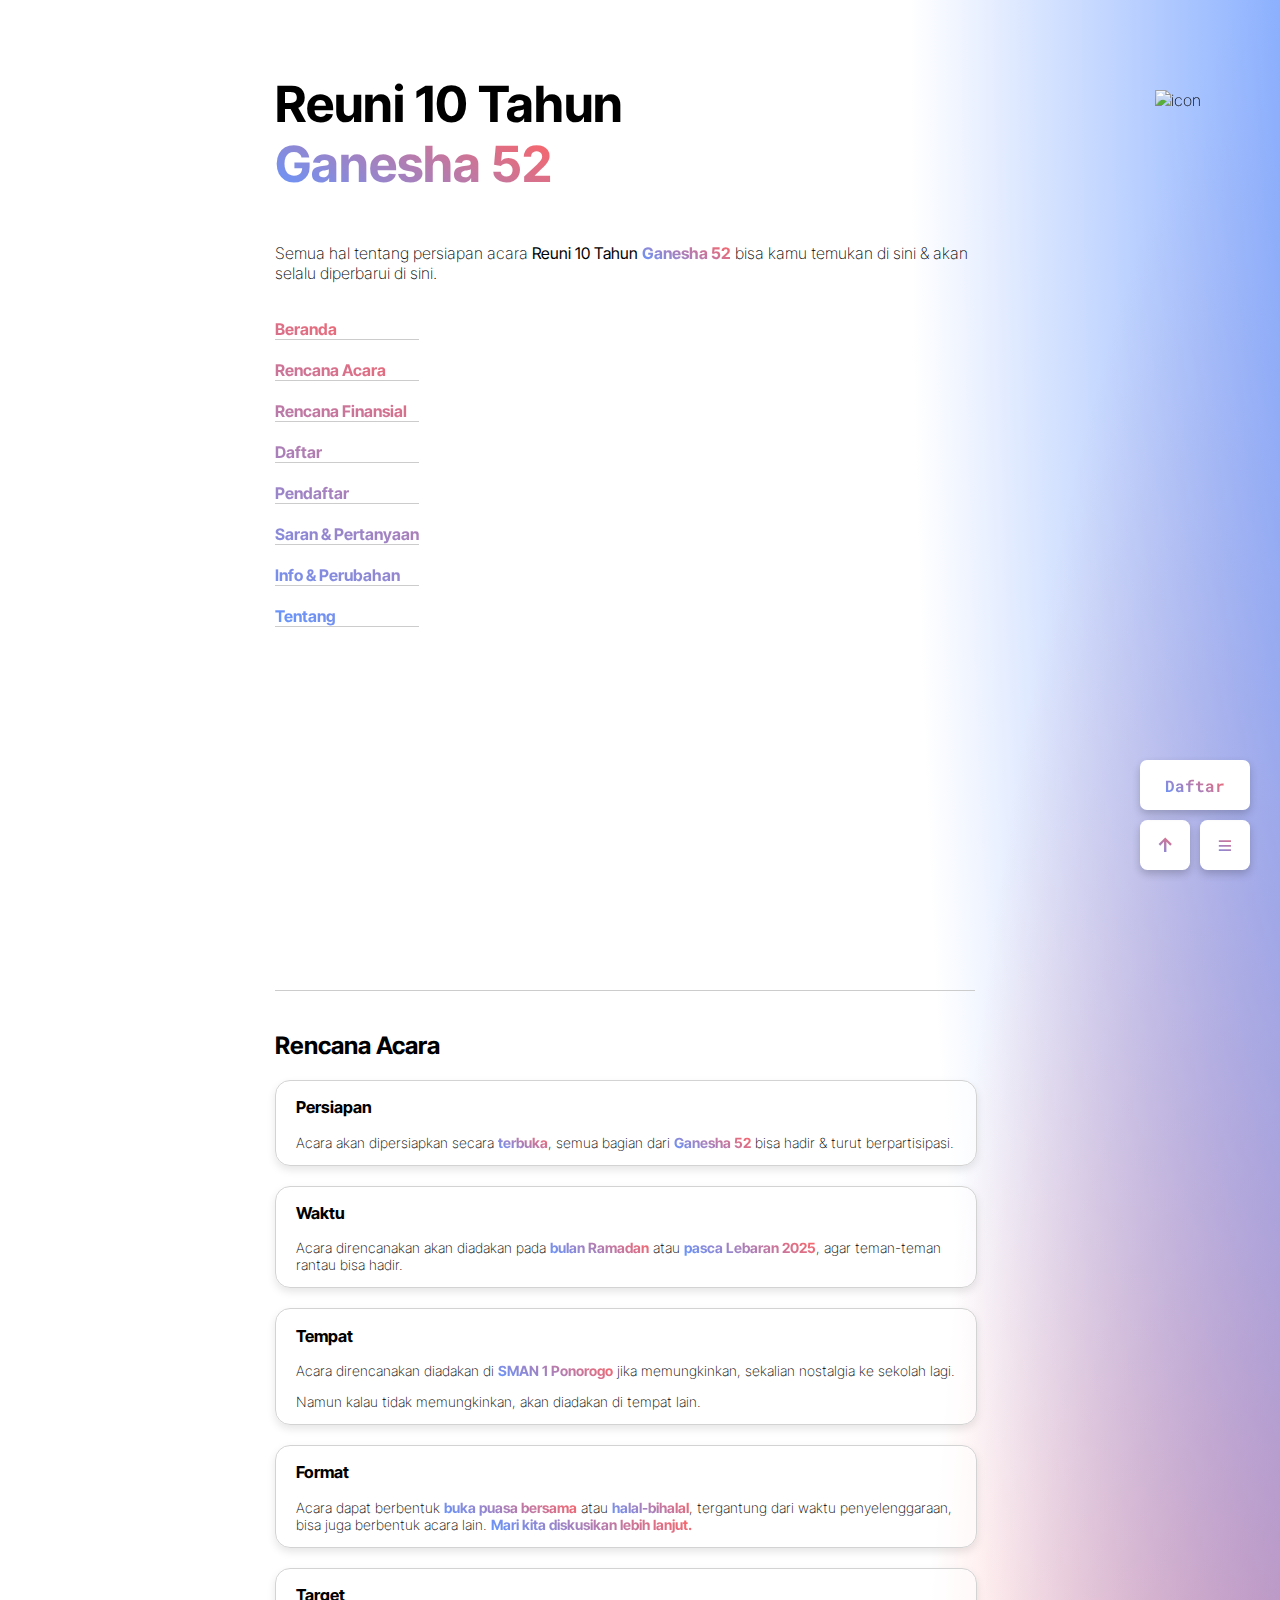
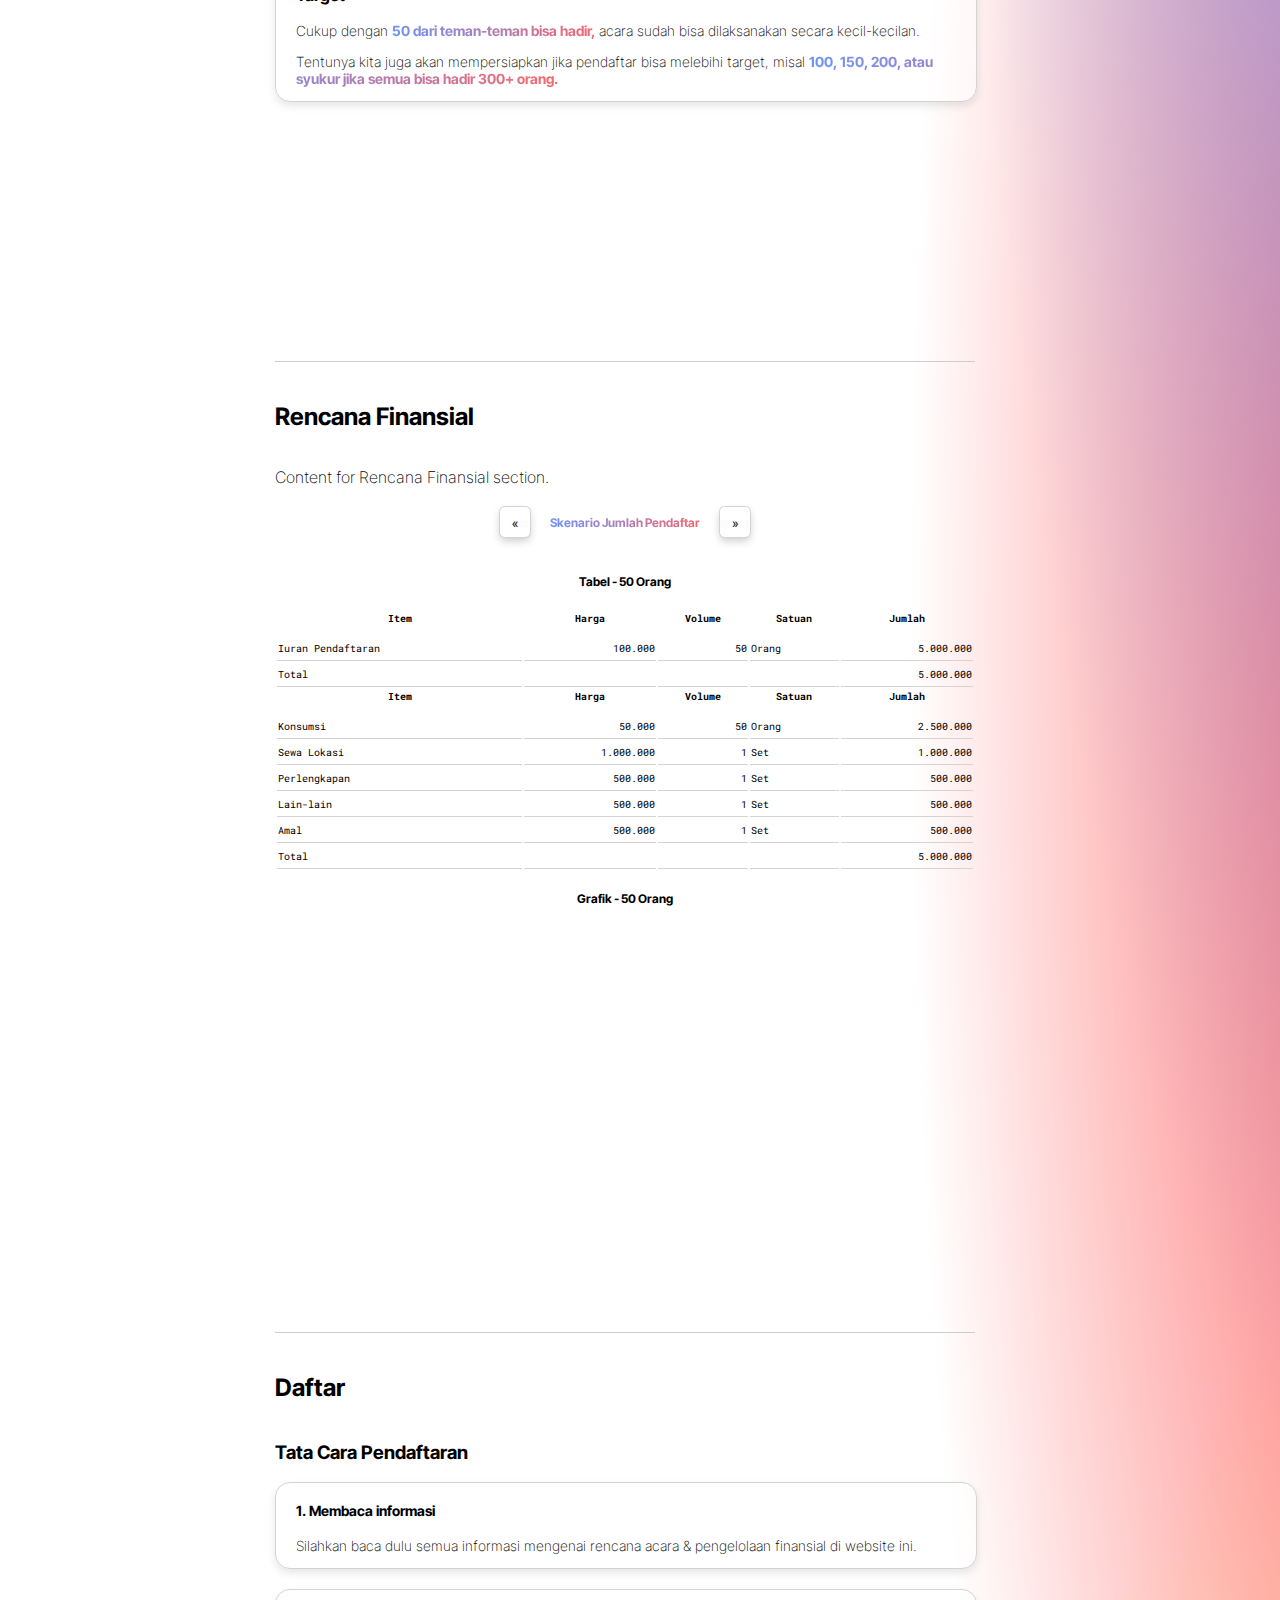
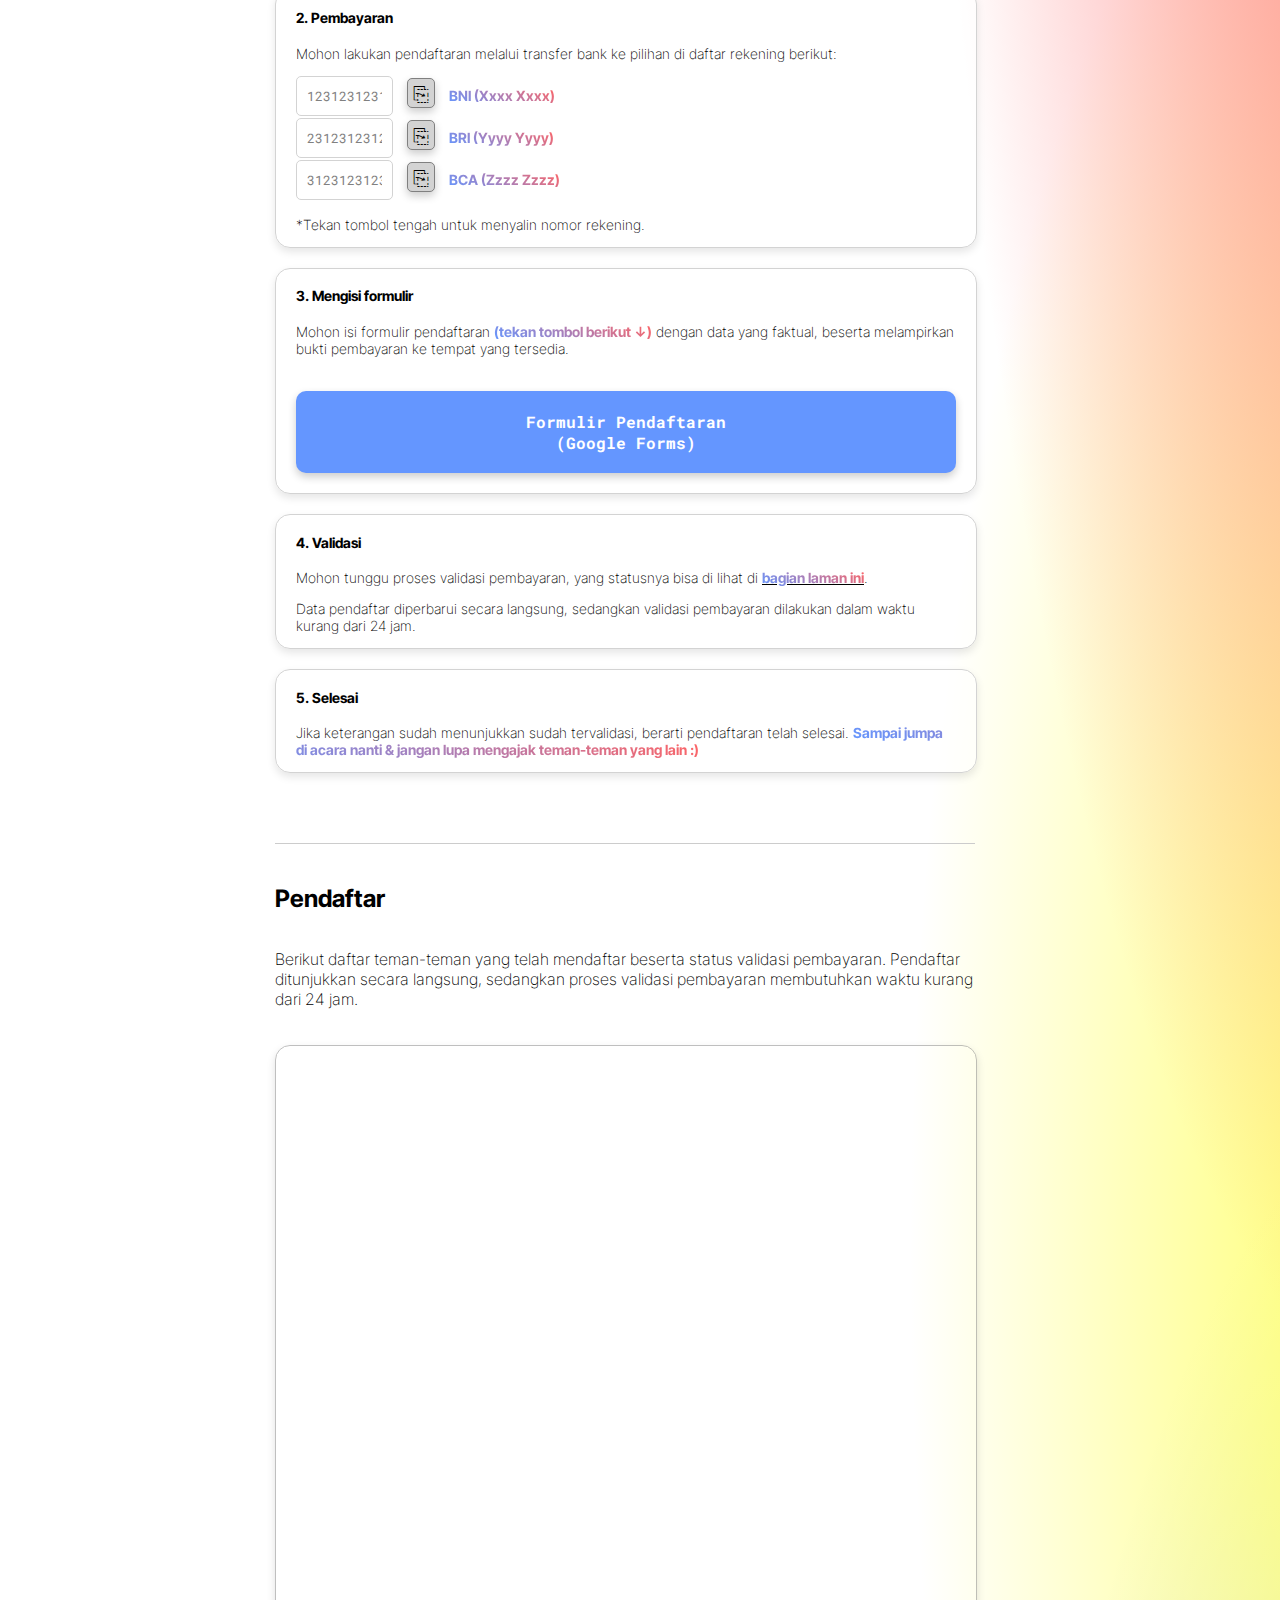
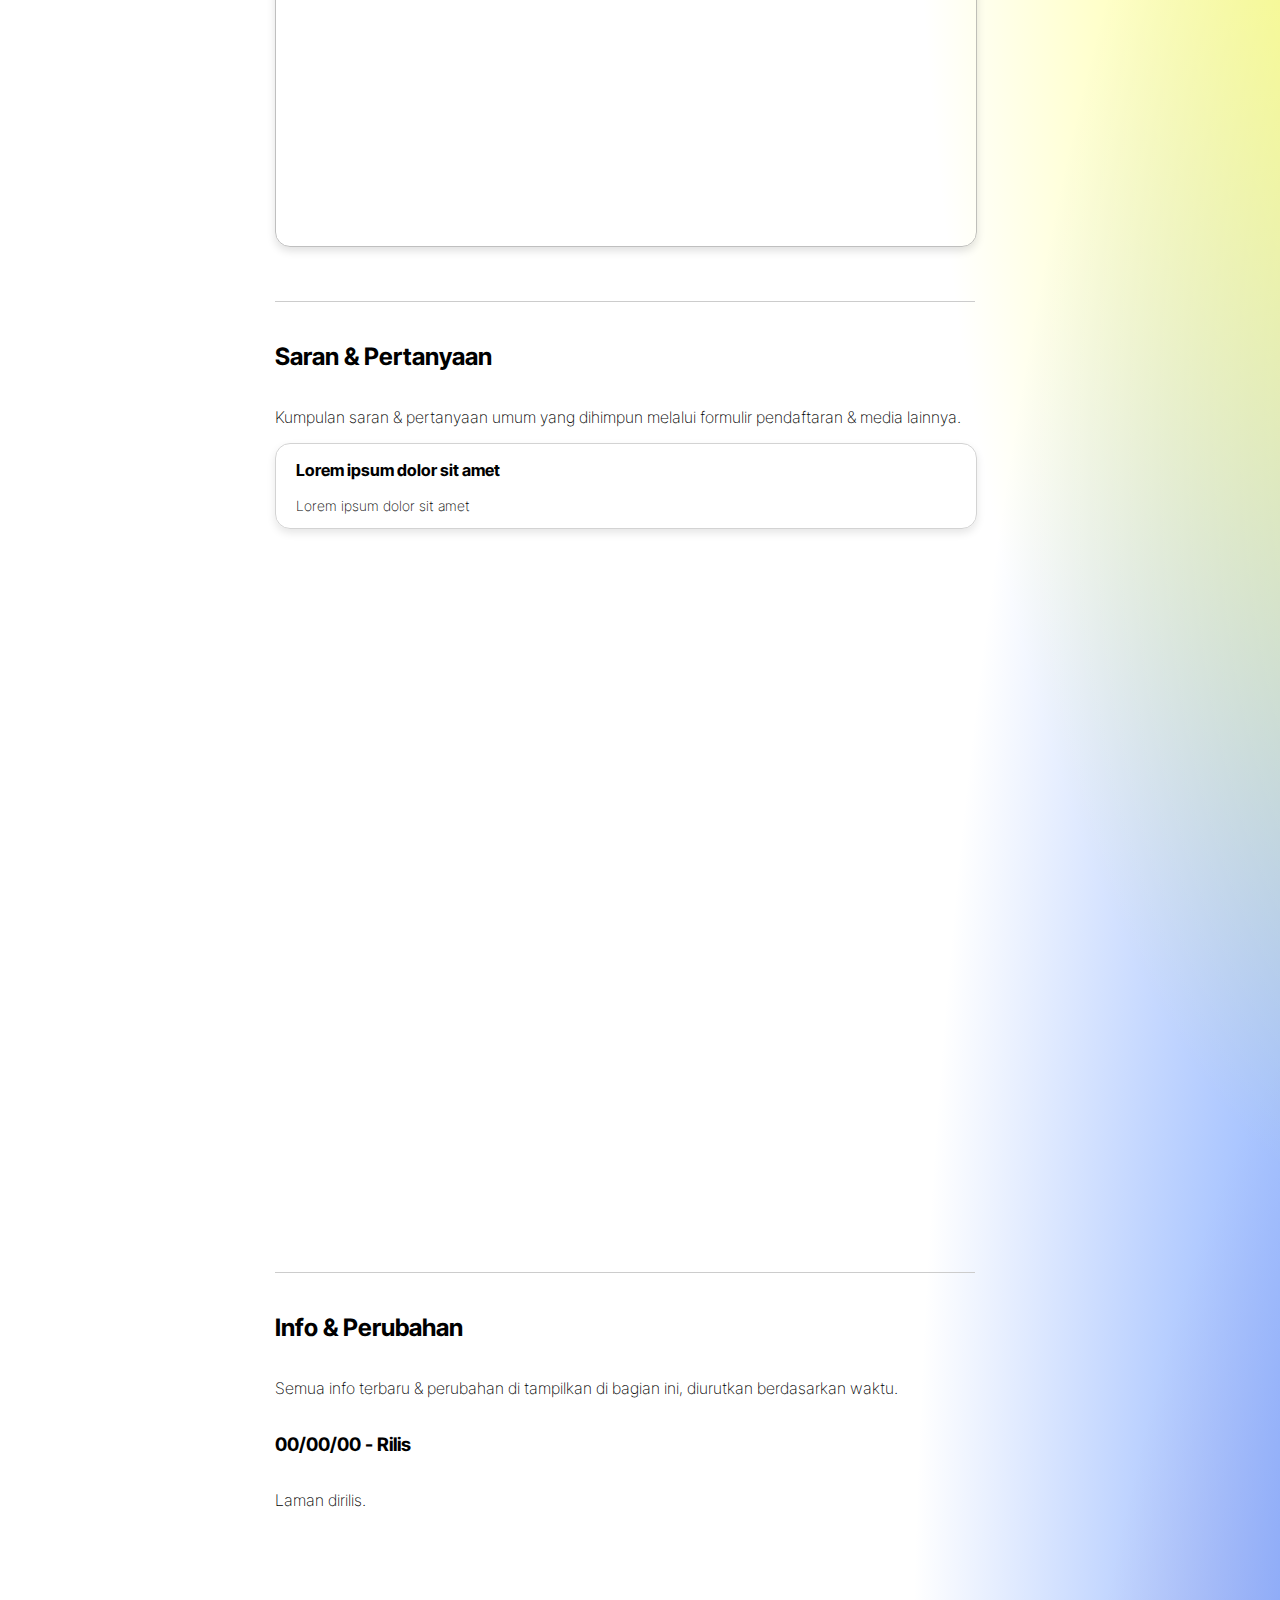
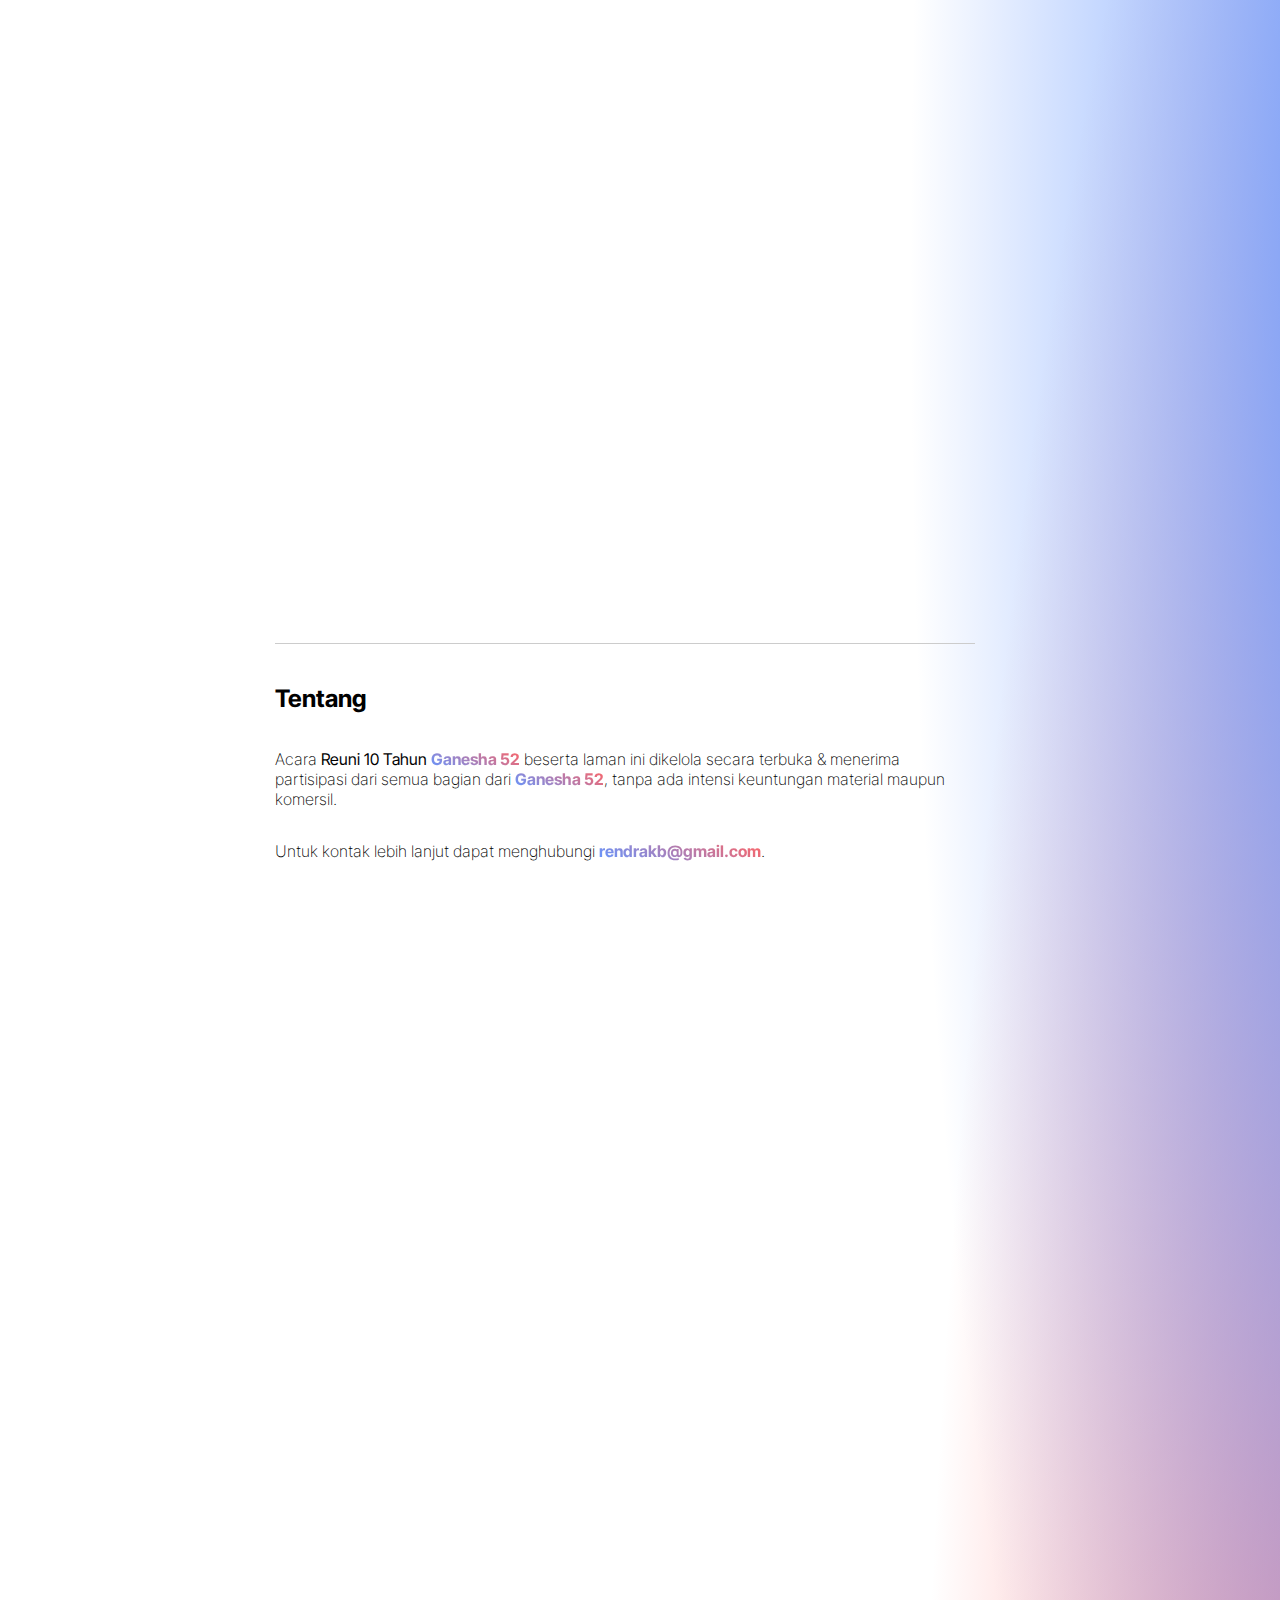
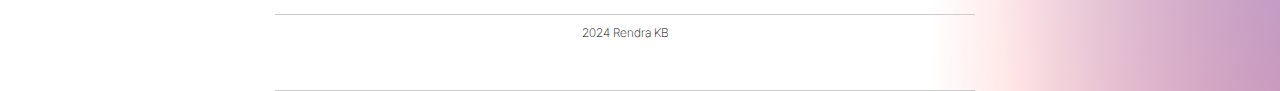
==== commit 81f826f6: "Content" ====
--- a/index.html
+++ b/index.html
@@ -132,7 +132,7 @@
                 <div class="content-box">
                     <div class="content">
                         <h4>2. Pembayaran</h4>
-                        <p>Lakukan pendaftaran melalui transfer bank ke pilihan di daftar rekening berikut:</p>
+                        <p>Mohon lakukan pendaftaran melalui transfer bank ke pilihan di daftar rekening berikut:</p>
                             <p id="rekening">
                             <input type="text" readonly class="rekening-field" id="rekening-bni" value="123123123123"/>
                             <button class="copy-button" onclick="copyText('rekening-bni')">⎘</button>
@@ -149,8 +149,8 @@
                 </div>
                 <div class="content-box">
                     <div class="content">
-                        <h4>3. Pendaftaran</h4>
-                        <p>Isi formulir pendaftaran <a class="gradient-text">(tekan tombol berikut ↓)</a> dengan data yang faktual, beserta melampirkan bukti pembayaran ke tempat yang tersedia.</p>
+                        <h4>3. Mengisi formulir</h4>
+                        <p>Mohon isi formulir pendaftaran <a class="gradient-text">(tekan tombol berikut ↓)</a> dengan data yang faktual, beserta melampirkan bukti pembayaran ke tempat yang tersedia.</p>
                         <div class="form-container-section">
                             <a href="https://docs.google.com/forms/d/e/1FAIpQLSd-AUSM0zwvhsztmw77tExT5YQRa27X79EsYVMARQKe4vlb6A/viewform?usp=sf_link" target="_blank" id="gform-button">Formulir Pendaftaran<br>(Google Forms)</a>
                         </div>
@@ -185,8 +185,12 @@
             <div class="section-container">
                 <h2>Saran & Pertanyaan</h2>
                 <p>Kumpulan saran & pertanyaan umum yang dihimpun melalui formulir pendaftaran & media lainnya.</p>
-                <h3>Lorem ipsum dolor sit amet</h3>
-                <p>Lorem ipsum dolor sit amet</p>
+                <div class="content-box">
+                    <div class="content">    
+                        <h3>Lorem ipsum dolor sit amet</h3>
+                        <p>Lorem ipsum dolor sit amet</p>
+                    </div>
+                </div>
             </div>
         </section>
         <section id="info-perubahan">
@@ -200,7 +204,7 @@
         <section id="tentang">
             <div class="section-container">
                 <h2>Tentang</h2>
-                <p>Acara <b>Reuni 10 Tahun <a class="gradient-text">Ganesha 52</a></b> beserta laman ini dikelola secara terbuka & menerima semua partisipasi dari semua bagian dari <a class="gradient-text">Ganesha 52</a>, tanpa ada intensi keuntungan material maupun komersil.
+                <p>Acara <b>Reuni 10 Tahun <a class="gradient-text">Ganesha 52</a></b> beserta laman ini dikelola secara terbuka & menerima partisipasi dari semua bagian dari <a class="gradient-text">Ganesha 52</a>, tanpa ada intensi keuntungan material maupun komersil.
                 <p>Untuk kontak lebih lanjut dapat menghubungi <a class="gradient-text">rendrakb@gmail.com</a>.</p>
             </div>
         </section>
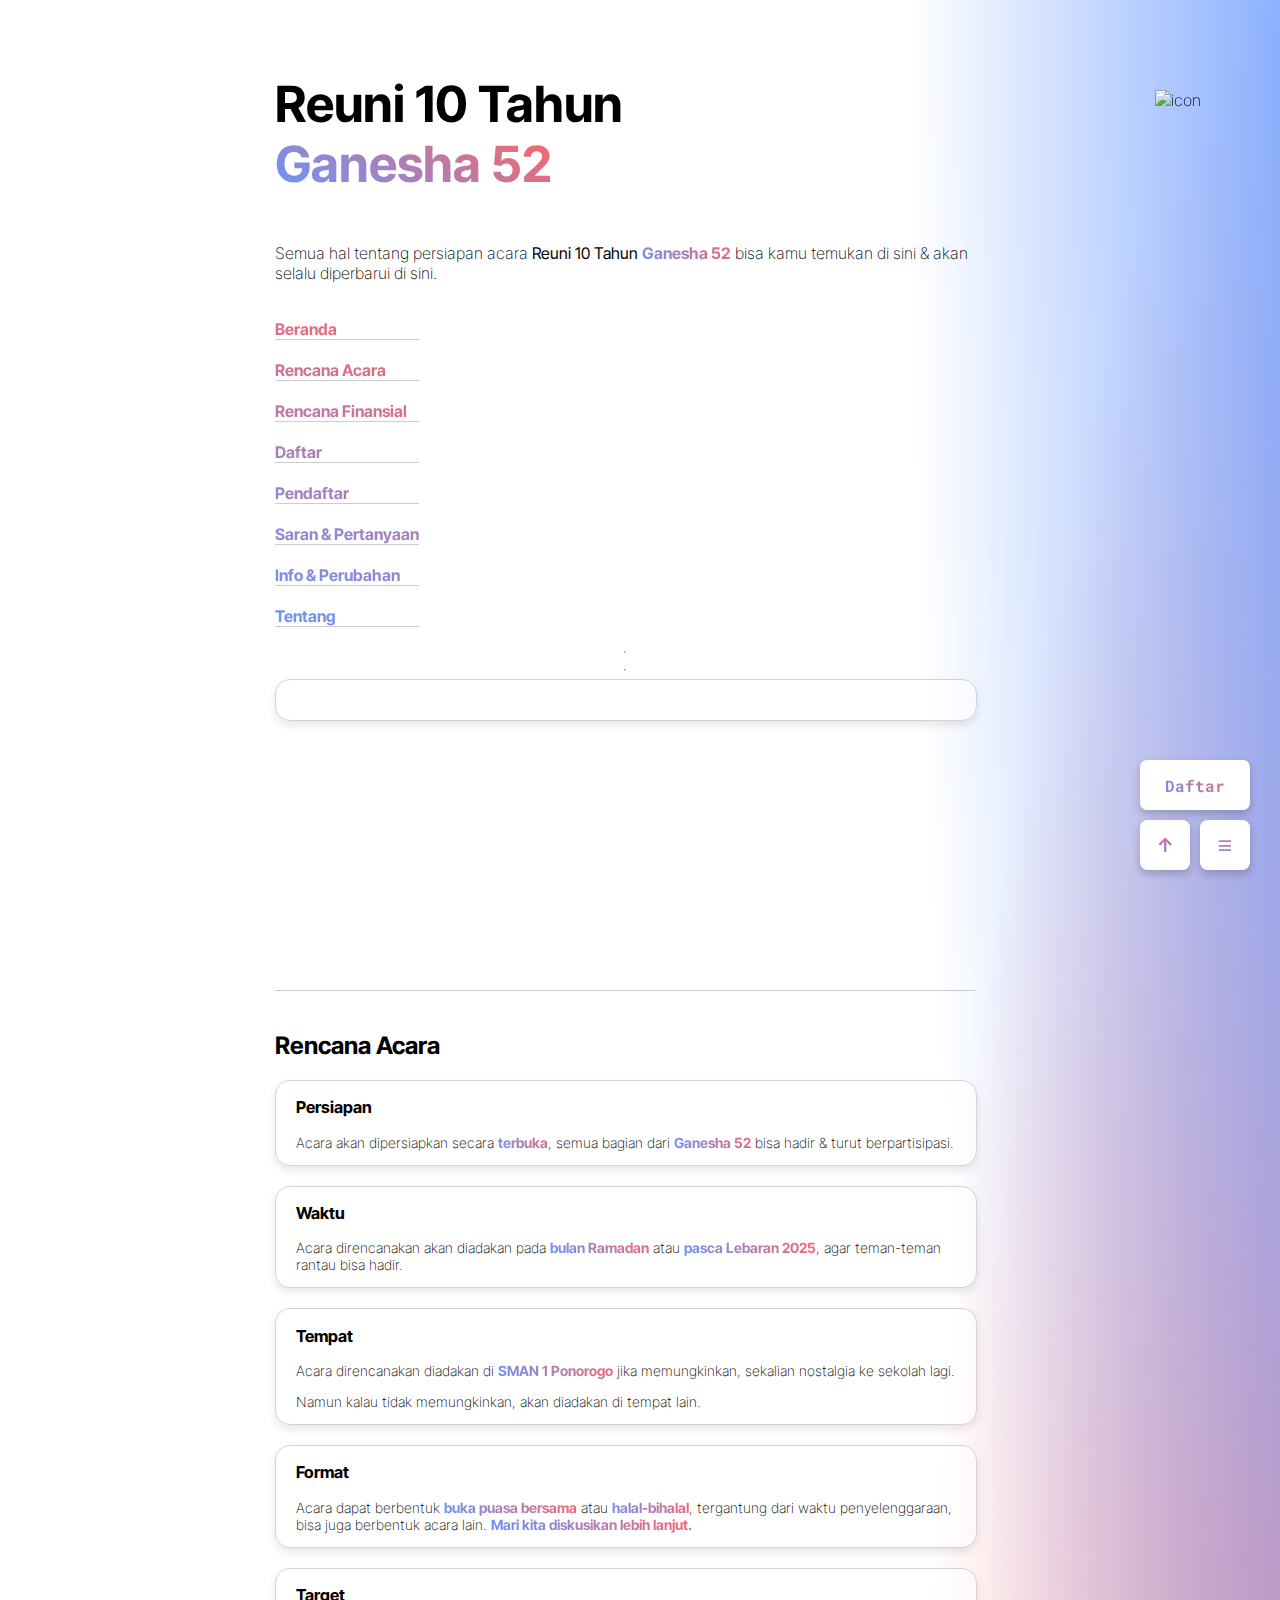
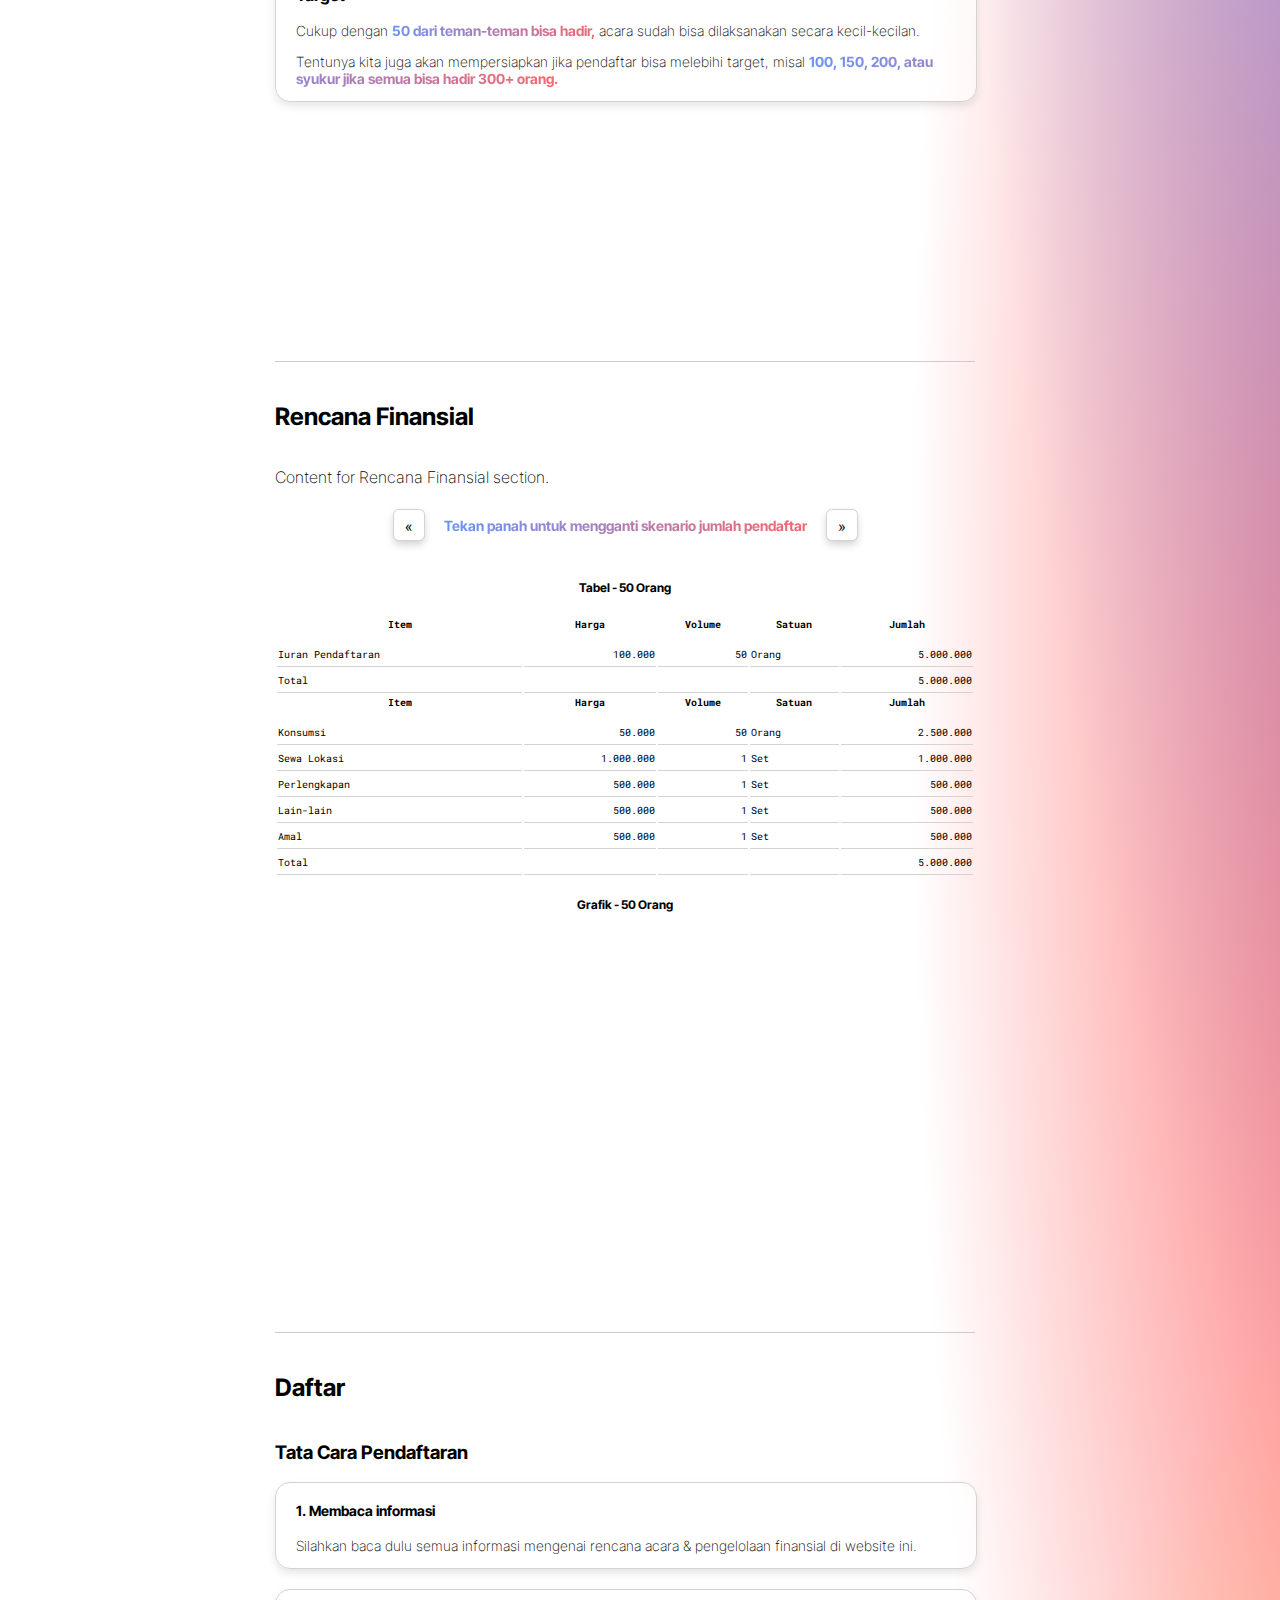
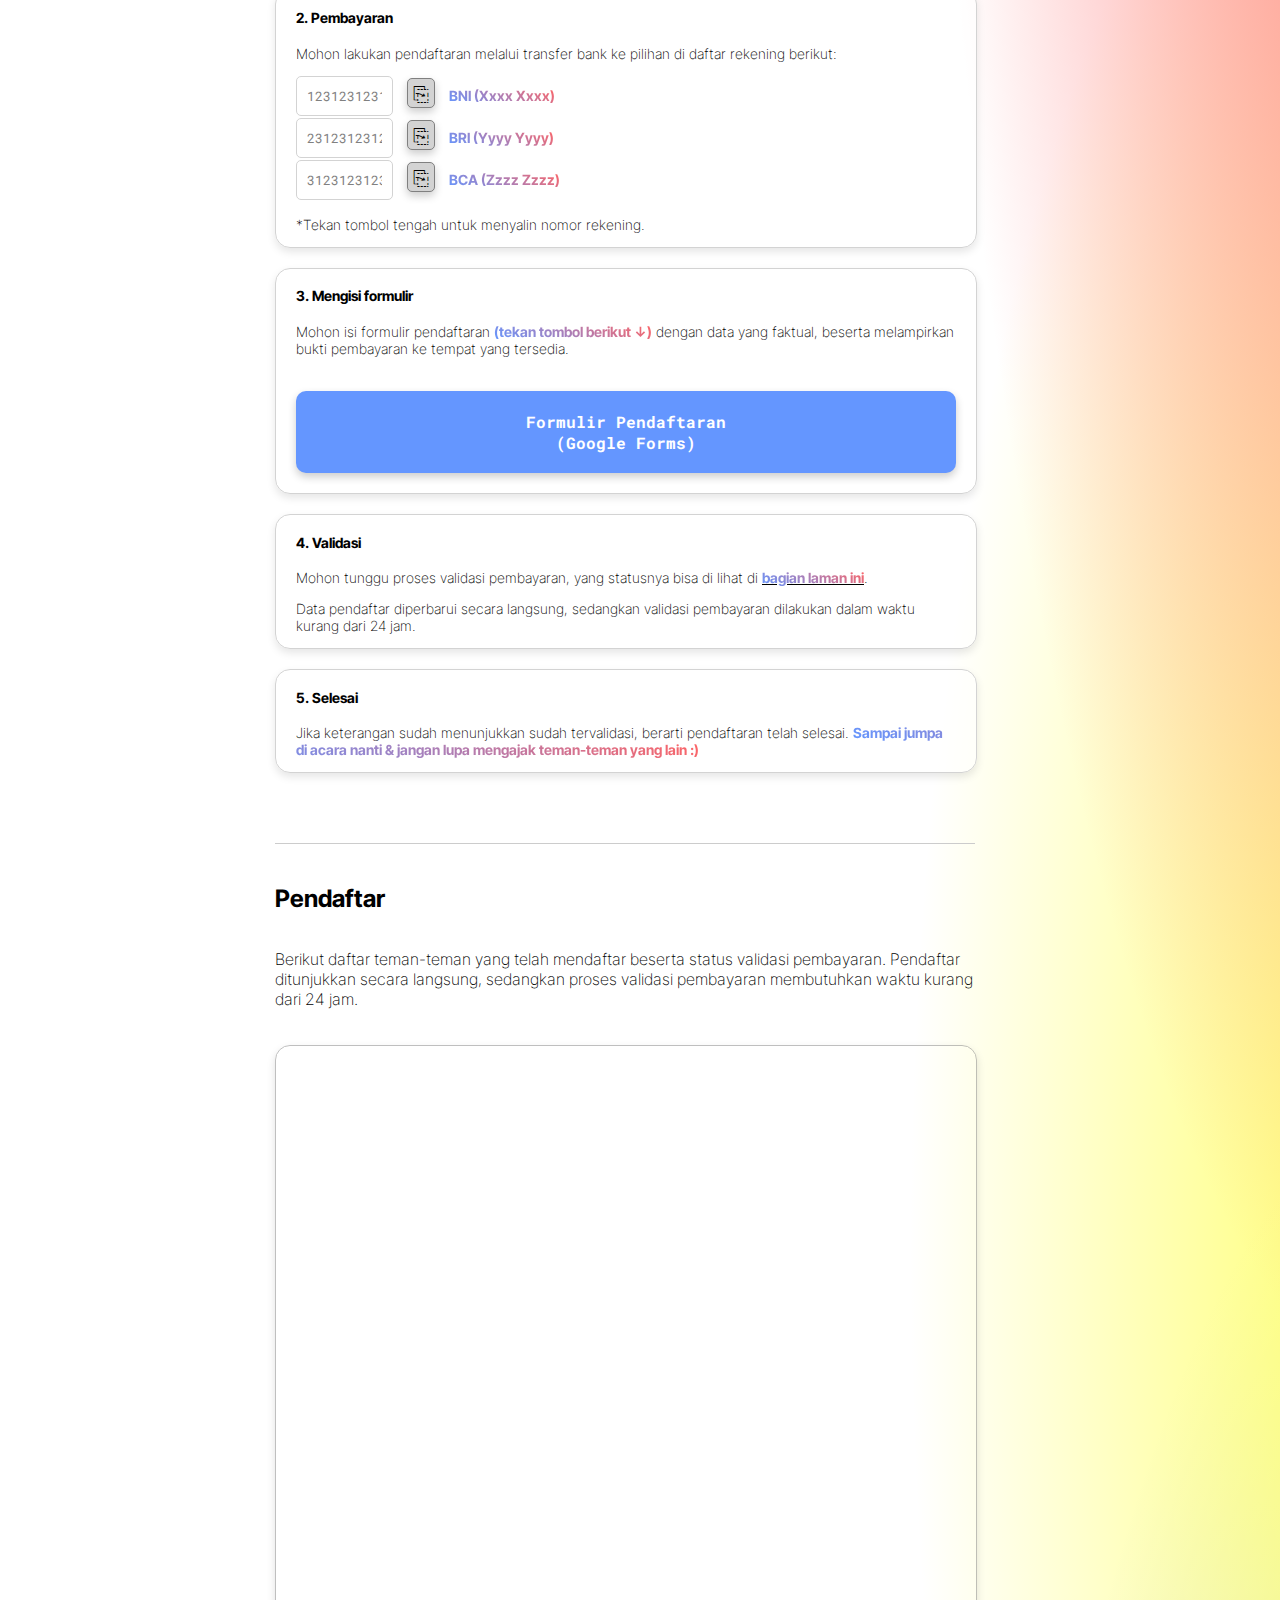
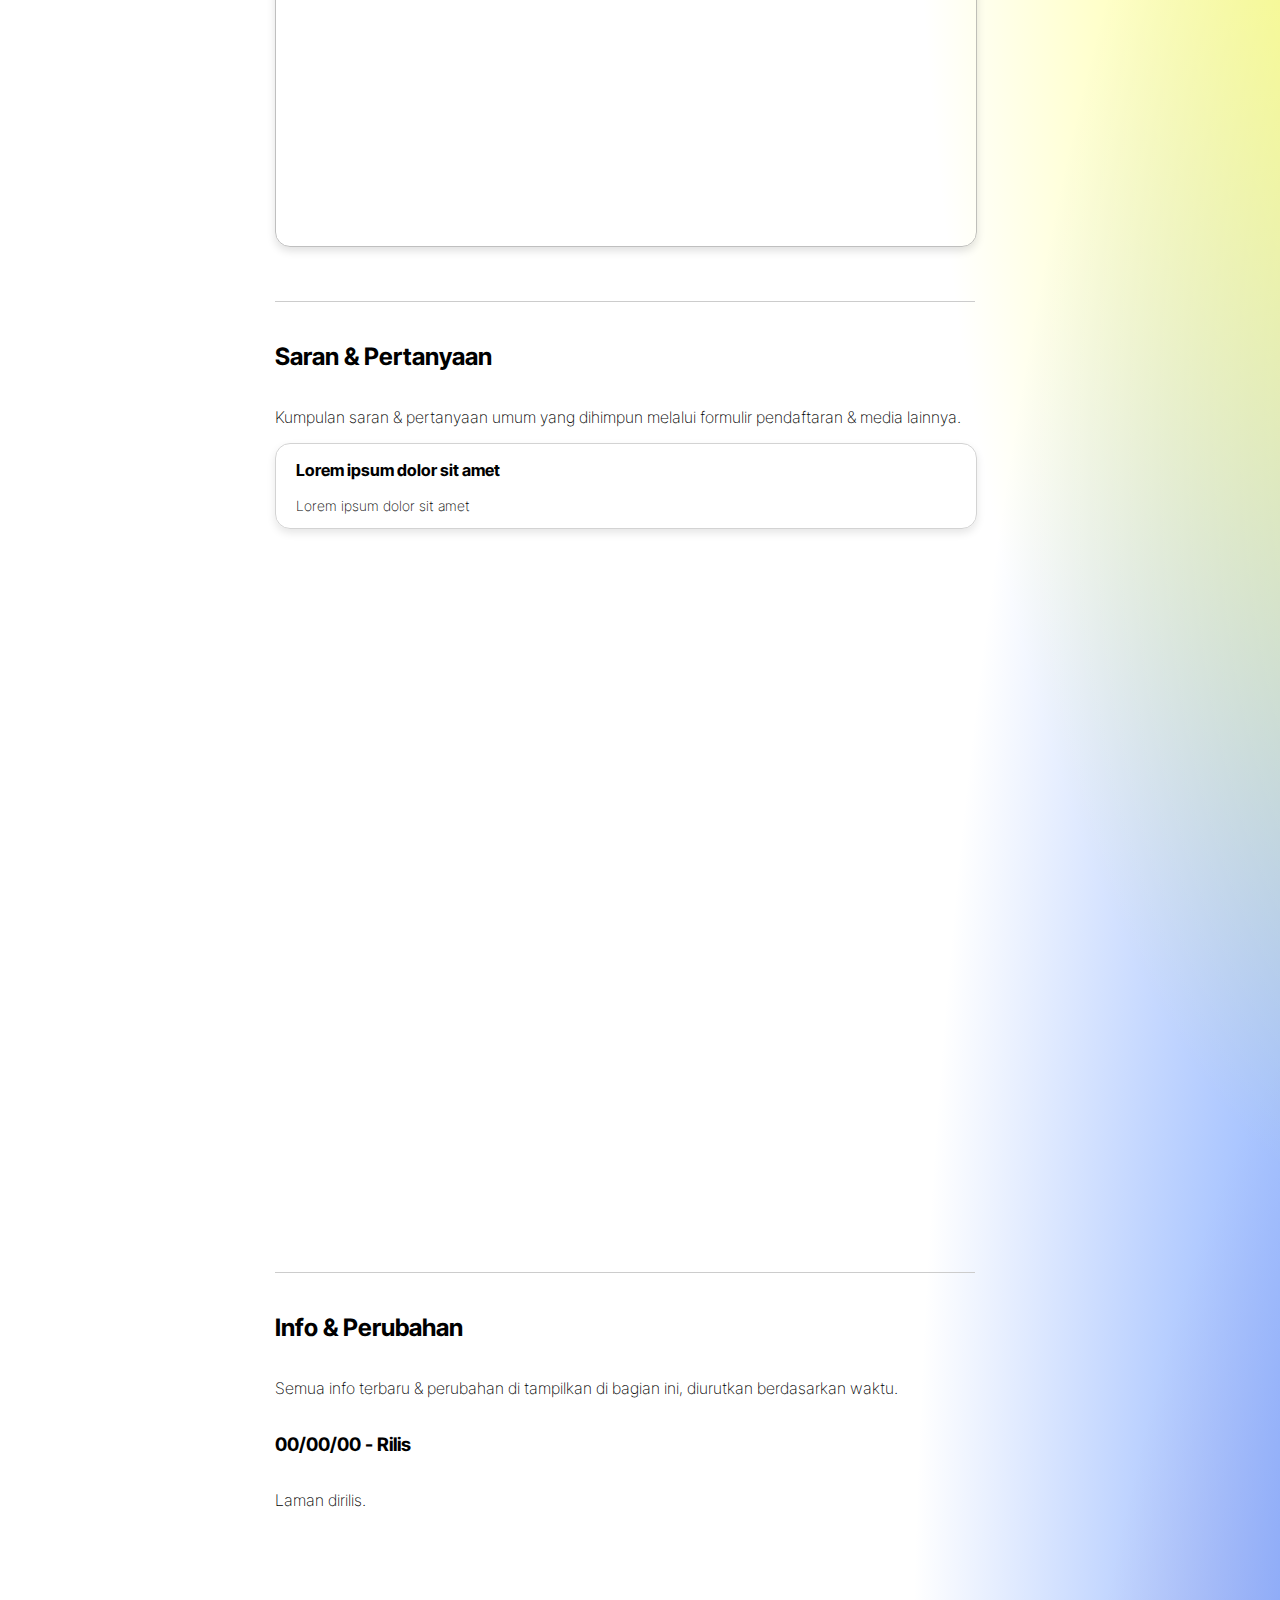
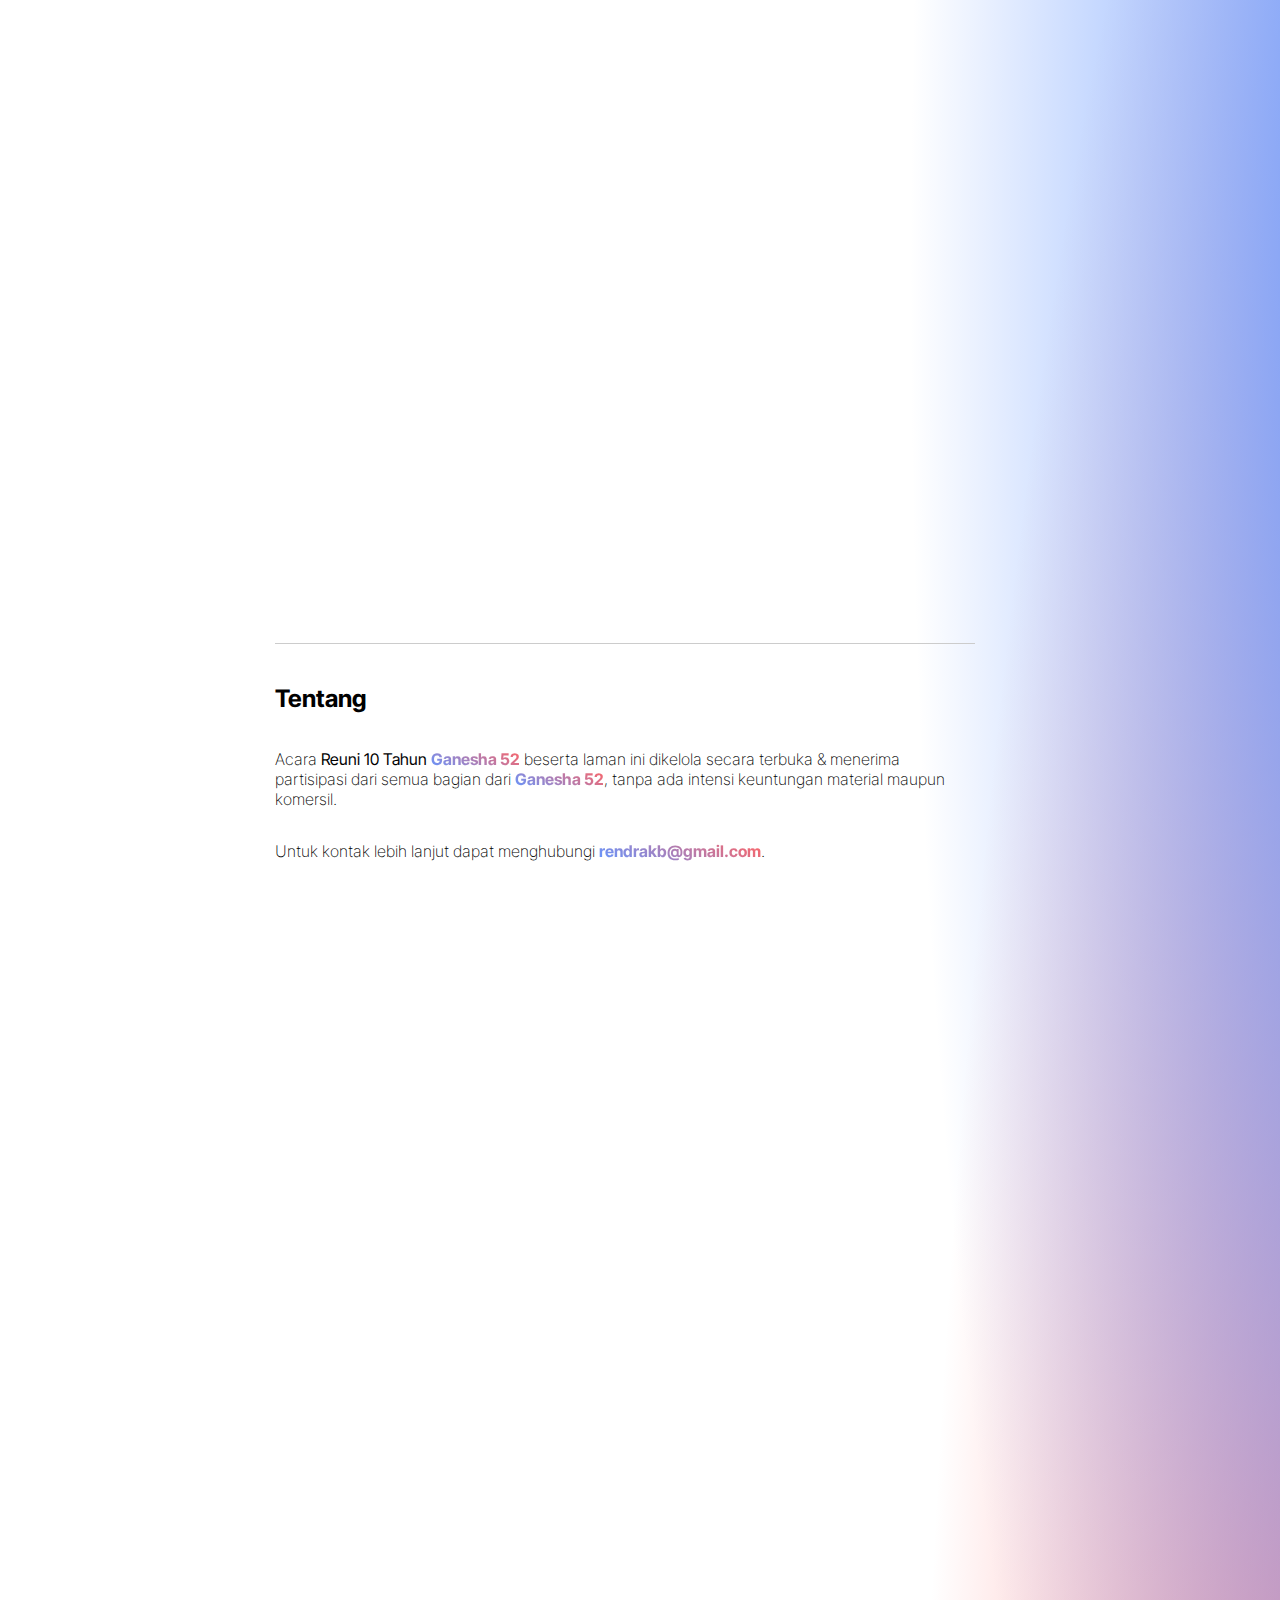
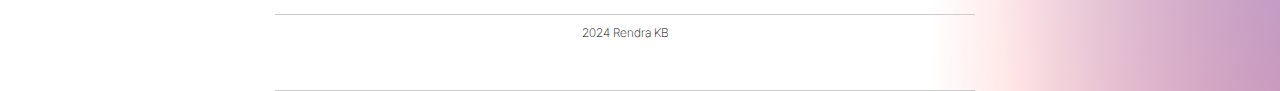
==== commit 327e67b6: "Countdown" ====
--- a/index.html
+++ b/index.html
@@ -32,6 +32,13 @@
                         <li><a href="#tentang">Tentang</a></li>
                     </ul>
                 </div>
+                <hr>
+                <hr>
+                <div class="content-box">
+                    <div class="content">
+                        <div id="countdown"></div>
+                    </div>
+                </div>
             </div>
         </section>
         <section id="rencana-acara">
@@ -76,7 +83,7 @@
                 <p>Content for Rencana Finansial section.</p>
                 <div class="slider-button-container">
                     <button class="slider-button" id="prev">«</button>
-                    <p class="gradient-text">Skenario Jumlah Pendaftar</p>
+                    <p class="gradient-text">Tekan panah untuk mengganti skenario jumlah pendaftar</p>
                     <button class="slider-button" id="next">»</button>
                 </div>
                 <div class="slider">
--- a/assets/css/main.css
+++ b/assets/css/main.css
@@ -96,7 +96,7 @@
 .slider-button {
   position: relative;
   font-family: "Roboto Mono", monospace;
-  font-size: 14px;
+  font-size: 16px;
   width: 30px;
   height: 30px;
   border-radius: 15%;
@@ -118,7 +118,7 @@
   justify-content: center;
   align-items: center;
   text-align: center;
-  font-size: 12px;
+  font-size: 14px;
   font-weight: 700;
 }
 
@@ -507,4 +507,12 @@
 
 #excel-container {
   width: 100%;
+}
+
+/* COUNTDOWN */
+#countdown {
+  font-size: 16px;
+  font-weight: 700;
+  padding-bottom: 20px;
+  padding-top: 20px;
 }